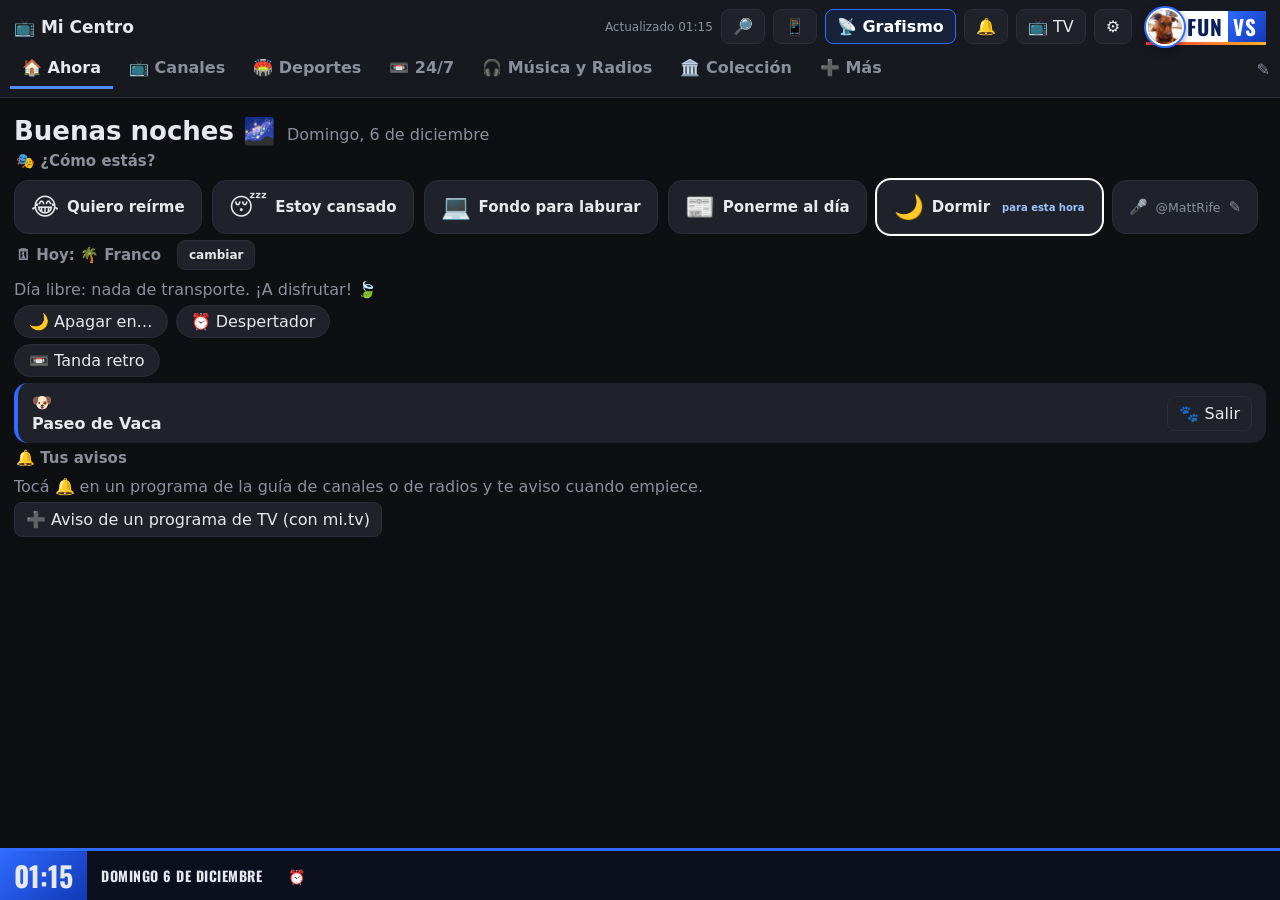
==== index.html @ f74efcf3 "Colección: el álbum parece de papel (tapa dura alrededor, grano, lomo, canto de hojas, marco y títul" ====
<!DOCTYPE html>
<html lang="es">
<head>
<meta charset="UTF-8">
<meta name="viewport" content="width=device-width, initial-scale=1">
<meta name="theme-color" content="#171920">
<meta name="referrer" content="strict-origin-when-cross-origin">
<title>Mi Centro de Streaming</title>
<link rel="icon" type="image/png" href="img/vaca-icon.png">
<link rel="apple-touch-icon" href="img/icon-192.png">
<link rel="manifest" href="manifest.webmanifest">
<meta name="mobile-web-app-capable" content="yes">
<link rel="preconnect" href="https://fonts.googleapis.com">
<link rel="stylesheet" href="https://fonts.googleapis.com/css2?family=Oswald:wght@500;700&family=VT323&display=swap">
<link rel="stylesheet" href="css/app.css?v=148">
</head>
<body>
<header>
  <div class="top">
    <h1>📺 Mi Centro</h1>
    <span class="upd" id="sync"></span>
    <span class="upd" id="upd"></span>
    <button id="btnGraf" title="Mostrar u ocultar el grafismo FUNVS">📡 Grafismo</button>
    <button id="btnDnd" title="No molestar">🔔</button>
    <button id="btnTv" title="Pantalla TV">📺 TV</button>
    <button id="btnSettings" title="Ajustes">⚙</button>
  </div>
  <div class="secrow"><nav class="sections" id="sections"></nav><button class="navedit" id="secEdit" title="Ordenar y ocultar secciones">✎</button></div>
</header>
<div id="scroller">
<div id="warns"></div>

<section id="player">
  <aside id="zap"></aside>
  <div class="pmain">
  <div class="pbar">
    <button id="zapToggle" title="Mostrar u ocultar la lista de canales">☰ Canales</button>
    <span>Pantallas:</span>
    <button data-l="1">1</button><button data-l="2">2</button><button data-l="4">4</button>
    <span class="pacts" id="pbarActs"></span>
    <span class="sp"></span>
    <button id="btnHide" title="Cerrar el reproductor">✕ Cerrar</button>
  </div>
  <div class="stage l1" id="stage"></div>
  <div class="remote" id="remote"></div>
  </div>
</section>

<main>
  <section class="view" id="v-inicio"></section>
  <section class="view" id="v-canales">
    <div class="subbar">
      <nav class="tabs" id="tabs"></nav>
      <div id="canalTools" style="display:flex;gap:6px">
        <button id="btnRefresh" title="Actualizar estados">⟳</button>
        <button class="pri" id="btnAdd">＋ Canal</button>
        <button id="btnCats">Categorías</button>
        <button id="btnOrder" title="Ordenar, numerar y editar canales">🔢 Ordenar</button>
        <button id="btnGuia" title="Ver como guía de TV (por número y horario)">📺 Guía</button>
      </div>
    </div>
    <div id="chanGrid"></div>
  </section>
  <section class="view" id="v-radios"></section>
  <section class="view" id="v-calendario"></section>
  <section class="view" id="v-fulbito"></section>
  <section class="view" id="v-prode"></section>
  <section class="view" id="v-motor"></section>
  <section class="view" id="v-boxeo"></section>
  <section class="view" id="v-series"></section>
  <section class="view" id="v-peliculas"></section>
  <section class="view" id="v-musica"></section>
  <section class="view" id="v-rap"></section>
  <section class="view" id="v-420"></section>
  <section class="view" id="v-mg"></section>
  <section class="view" id="v-porteno"></section>
  <section class="view" id="v-paseo"></section>
  <section class="view" id="v-figus"></section>
  <section class="view" id="v-fechas"></section>
  <section class="view" id="v-tandas"></section>
  <section class="view" id="v-novelas"></section>
  <section class="view" id="v-momentos"></section>
  <section class="view" id="v-noticias"></section>
  <section class="view" id="v-velez"></section>
  <section class="view" id="v-juegos"></section>
  <section class="view" id="v-wrapped"></section>
</main>
</div>

<div id="bottom">
  <div id="musicbar"></div>
  <div id="radiobar"></div>
</div>
<div id="toasts"></div>
<audio id="radioAudio" preload="none"></audio>

<!-- Agregar / editar canal -->
<dialog id="dlgCh">
  <h3 id="chTitle">Agregar canal</h3>
  <label>Link del canal o del vivo</label>
  <input id="chUrl" placeholder="youtube.com/@canal · twitch.tv/canal · kick.com/canal">
  <label>Nombre (opcional, si no lo tomo del canal)</label>
  <input id="chName" placeholder="Ej: Vélez a Fondo">
  <label>Categoría</label>
  <select id="chCat"></select>
  <div class="msg" id="chMsg"></div>
  <div class="btns">
    <button id="chDel" style="display:none;color:#ff7b7b">Borrar</button>
    <span class="sp"></span>
    <button data-close>Cancelar</button>
    <button class="pri" id="chSave">Guardar</button>
  </div>
</dialog>

<!-- Categorías -->
<dialog id="dlgCats">
  <h3>Tus categorías</h3>
  <p>Renombrá, borrá o agregá. Si borrás una, sus canales pasan a "Sin categoría".</p>
  <div id="catList" style="margin-top:10px"></div>
  <div class="catrow"><input id="newCat" placeholder="Nueva categoría"><button id="addCat">Agregar</button></div>
  <div class="btns"><span class="sp"></span><button class="pri" data-close>Listo</button></div>
</dialog>

<!-- Ajustes -->
<dialog id="dlgSet" class="setdlg">
  <h3>⚙ Ajustes</h3>
  <details class="sgrp" open><summary><span>📟</span><b>Este aparato</b><small>modo, pantalla completa, calidad · solo acá</small></summary><div class="sgbody">
  <label>Este aparato es</label>
  <div style="display:flex;gap:8px;flex-wrap:wrap"><select id="setDevice" style="flex:1"></select></div>
  <div id="setEdgeRow" style="display:none;align-items:center;gap:8px;color:var(--txt)">Margen por los bordes redondos <input type="range" id="setEdge" min="0" max="48" step="2" style="flex:1"> <b id="setEdgeV"></b></div>
  <label style="display:flex;gap:6px;align-items:center;color:var(--txt)"><input type="checkbox" id="setLite" style="width:auto"> ⚡ Modo liviano (Fire Stick): sin animaciones, video hasta 720p y nada de fondo mientras mirás. Solo en este aparato.</label>
  <label>Calidad de video</label>
  <div style="display:flex;gap:8px"><select id="setQuality" style="flex:1"></select><button type="button" id="qMeasure">Medir conexión</button></div>
  <p id="qInfo" style="margin-top:4px"></p>
  <p style="margin-top:2px">En Twitch se aplica la calidad elegida. YouTube y Kick ajustan la calidad solos según tu conexión.</p>
  </div></details>
  <details class="sgrp"><summary><span>📺</span><b>Pantalla y video</b><small>YouTube sin barra, efecto de tele, grafismo</small></summary><div class="sgbody">
  <label style="display:flex;gap:6px;align-items:center;color:var(--txt)"><input type="checkbox" id="setYtClean" style="width:auto"> 🧼 Ocultar la barra y el título de YouTube (se maneja con los botones de FUNVS)</label>
  <label style="display:flex;gap:6px;align-items:center;color:var(--txt)"><input type="checkbox" id="setZfx" style="width:auto"> 📺 Efecto de tele vieja al cambiar de canal</label>
  <label style="display:flex;gap:6px;align-items:center;color:var(--txt);margin-left:24px"><input type="checkbox" id="setZfxS" style="width:auto"> con ruido de estática</label>
  <label style="display:flex;gap:6px;align-items:center;color:var(--txt)"><input type="checkbox" id="setHud" style="width:auto"> Mostrar el grafismo FUNVS en las esquinas de la página</label>
  <label style="color:var(--txt)">🎨 Estilo del grafismo <small style="color:var(--mut)">(en todos tus aparatos)</small></label>
  <select id="setGs"><option value="">Clásico (el de siempre)</option><option value="depo">🏟️ Deportivo</option><option value="vhs">📼 Retro VHS</option><option value="mini">🧊 Minimal</option></select>
  <label style="display:flex;gap:6px;align-items:center;color:var(--txt)"><input type="checkbox" id="setSafe" style="width:auto"> 📐 En la Pantalla TV, achicar un poco el video para que el grafismo FUNVS no tape el del programa</label>
  <div style="margin-top:8px"><b style="color:var(--txt)">🐶 Fotos de Vaca</b> <small style="color:var(--mut)">van pasando en el logo de FUNVS, cada 12 segundos</small>
    <div id="petList" class="petlist"></div>
    <label class="petadd"><input type="file" id="petIn" accept="image/*" multiple hidden>＋ Subir fotos</label><button type="button" class="petadd" id="petPaste" title="Pegar la imagen que copiaste (también anda Ctrl+V)">📋 Pegar</button></div>
  </div></details>
  <details class="sgrp"><summary><span>📰</span><b>Noticias y guía</b><small>temas silenciados, grilla desde tu calendario</small></summary><div class="sgbody">
  <label>🙈 No mostrarme noticias de <small class="mut">(palabras separadas por coma: FUNVS al minuto, Noticias, Último momento)</small></label>
  <input id="setMute" placeholder="boca, river…" autocomplete="off">
  <label>🗓 Grilla desde tu calendario <small class="mut">(link iCal secreto · eventos "Canal | Programa")</small></label>
  <div style="display:flex;gap:8px"><input id="setIcal" type="password" placeholder="https://calendar.google.com/calendar/ical/…/basic.ics" style="flex:1" autocomplete="off"><button id="setIcalHelp" type="button">¿Cómo?</button></div>
  </div></details>
  <details class="sgrp"><summary><span>🔔</span><b>Avisos</b><small>Telegram, no molestar</small></summary><div class="sgbody">
  <div class="btns" style="margin-top:8px"><button type="button" id="btnTg">📲 Avisos por Telegram</button></div>
  <label>🔕 No molestar (en este aparato)</label>
  <div style="display:flex;gap:8px;align-items:center;flex-wrap:wrap">
    <label style="margin:0;display:flex;gap:6px;align-items:center;color:var(--txt)"><input type="checkbox" id="dndSched" style="width:auto"> Activarlo solo de</label>
    <input type="time" id="dndFrom" style="width:auto"> a <input type="time" id="dndTo" style="width:auto">
  </div>
  <p style="margin-top:4px">Con No molestar no salen avisos de goles ni de carreras: se guardan y te los muestro cuando lo desactivás (botón 🔔/🔕 de arriba).</p>
  </div></details>
  <details class="sgrp"><summary><span>▶️</span><b>YouTube y cuota</b><small>clave, Me gusta, cada cuánto revisa, cuánto gastaste</small></summary><div class="sgbody">
  <label>Clave de YouTube <small class="mut">(para saber quién está en vivo o programado)</small></label>
  <input id="setKey" placeholder="AIza..." autocomplete="off">
  <details style="margin-top:6px"><summary style="cursor:pointer;color:var(--mut);font-size:13px">¿Cómo la saco?</summary>
  <ol>
    <li>Entrá a <a href="https://console.cloud.google.com/" target="_blank" rel="noopener" style="color:var(--acc)">console.cloud.google.com</a> con tu Gmail y creá un proyecto.</li>
    <li>En "APIs y servicios" → "Biblioteca", buscá <b>YouTube Data API v3</b> y tocá "Habilitar".</li>
    <li>En "Credenciales" → "Crear credenciales" → "Clave de API". Copiala y pegala acá.</li>
    <li>Recomendado: en la clave, "Restricciones de aplicaciones" → "Sitios web", y poné la dirección de esta página terminada en <b>/*</b>.</li>
  </ol></details>
  <div class="btns" style="margin-top:8px"><button type="button" id="btnLikeSetup">👍 Conectar YouTube para dar Me gusta</button></div>
  <label>Revisar quién está en vivo cada</label>
  <select id="setRef">
    <option value="3">3 minutos</option><option value="5">5 minutos</option>
    <option value="10">10 minutos</option><option value="15">15 minutos</option>
  </select>
  <div id="setQuota" class="quota"></div>
  </div></details>
  <details class="sgrp"><summary><span>🔄</span><b>Sincronización</b><small>que todos tus aparatos tengan lo mismo</small></summary><div class="sgbody">
  <label>Token de GitHub <small class="mut">(compu, tele y celu con lo mismo)</small></label>
  <input id="setTok" placeholder="ghp_..." autocomplete="off">
  <div class="msg" id="syncState"></div>
  <p style="margin-top:4px">Código de sincronización: <b id="syncCode" style="color:var(--txt);user-select:all"></b></p>
  <details><summary style="cursor:pointer;color:var(--mut);font-size:13px">¿Cómo lo saco?</summary>
  <p style="margin-top:6px">Tus canales, radios, ligas, noticias y la clave de YouTube se guardan en un archivo privado de tu cuenta de GitHub, y todos los dispositivos con este token usan lo mismo.</p>
  <ol>
    <li>Con tu sesión de GitHub iniciada, abrí <a href="https://github.com/settings/tokens/new?scopes=gist&description=Mi%20Centro%20de%20Streaming" target="_blank" rel="noopener" style="color:var(--acc)">este link para crear el token</a> (ya viene marcado solo el permiso <b>gist</b>).</li>
    <li>En "Expiration" elegí <b>No expiration</b>, bajá y tocá <b>Generate token</b>.</li>
    <li>Copiá el código que empieza con <b>ghp_</b> y pegalo arriba. Guardalo en algún lado: GitHub no te lo vuelve a mostrar.</li>
    <li>En cada dispositivo nuevo, pegás el mismo token acá y listo.</li>
  </ol></details>
  <details style="margin-top:10px"><summary style="cursor:pointer;color:var(--mut);font-size:13px">Pasar todo a mano (sin GitHub)</summary>
    <textarea id="setSync" style="margin-top:8px"></textarea>
    <div class="btns" style="margin-top:6px"><button id="btnCopy">Copiar</button><button id="btnImport">Importar lo pegado</button></div>
  </details>
  </div></details>
  <div class="msg" id="setMsg"></div>
  <div class="btns"><span class="sp"></span><button data-close>Cancelar</button><button class="pri" id="setSave">Guardar</button></div>
</dialog>

<script src="js/lite.js?v=148"></script>
<script src="js/core.js?v=148"></script>
<script src="js/player.js?v=148"></script>
<script src="js/guia.js?v=148"></script>
<script src="js/canales.js?v=148"></script>
<script src="js/radiogrilla.js?v=148"></script>
<script src="js/radio.js?v=148"></script>
<script src="js/mapa.js?v=148"></script>
<script src="js/clasicos.js?v=148"></script>
<script src="js/retro.js?v=148"></script>
<script src="js/fulbito.js?v=148"></script>
<script src="js/actualidad.js?v=148"></script>
<script src="js/noticias.js?v=148"></script>
<script src="js/velez.js?v=148"></script>
<script src="js/calendario.js?v=148"></script>
<script src="js/motor.js?v=148"></script>
<script src="js/musica.js?v=148"></script>
<script src="js/prode.js?v=148"></script>
<script src="js/momentos.js?v=148"></script>
<script src="js/stats.js?v=148"></script>
<script src="js/tv.js?v=148"></script>
<script src="js/zapping.js?v=148"></script>
<script src="js/teclado.js?v=148"></script>
<script src="js/zocalos.js?v=148"></script>
<script src="js/calidad.js?v=148"></script>
<script src="js/rap.js?v=148"></script>
<script src="js/diario420.js?v=148"></script>
<script src="js/time420.js?v=148"></script>
<script src="js/likes.js?v=148"></script>
<script src="js/boxeo.js?v=148"></script>
<script src="js/series.js?v=148"></script>
<script src="js/f1live.js?v=148"></script>
<script src="js/resumenes.js?v=148"></script>
<script src="js/telegram.js?v=148"></script>
<script src="js/ver.js?v=148"></script>
<script src="js/juegos.js?v=148"></script>
<script src="js/inicio.js?v=148"></script>
<script src="js/vaca.js?v=148"></script>
<script src="js/figus.js?v=148"></script>
<script src="js/humor.js?v=148"></script>
<script src="js/dia.js?v=148"></script>
<script src="js/mg.js?v=148"></script>
<script src="js/porteno.js?v=148"></script>
<script src="js/reloj.js?v=148"></script>
<script src="js/buscar.js?v=148"></script>
<script src="js/avisos.js?v=148"></script>
<script src="js/partido.js?v=148"></script>
<script src="js/infobar.js?v=148"></script>
<script src="js/grafismo.js?v=148"></script>
<script src="js/control.js?v=148"></script>
<script src="js/tanda.js?v=148"></script>
<script src="js/novelas.js?v=148"></script>
<script src="js/flash420.js?v=148"></script>
<script src="js/main.js?v=148"></script>
<script src="js/app.js?v=148"></script>
</body>
</html>
---- css/app.css ----
:root { --bg:#0e0f13; --panel:#171920; --panel2:#1f222b; --line:#2a2e39; --txt:#e8e9ee; --mut:#8b8f9c; --acc:#4f8cff; --live:#ff3b3b; --soon:#ffb020; --ok:#3ccf7a; --yt:#ff3d3d; --tw:#a970ff; --kick:#53fc18; --velez:#1d4fd8; }
* { box-sizing:border-box; margin:0; padding:0; }
body { background:var(--bg); color:var(--txt); font-family:system-ui,-apple-system,Segoe UI,Roboto,sans-serif; min-height:100vh; padding-bottom:80px; }
a { color:inherit; }
button, select, input { font:inherit; color:var(--txt); background:var(--panel2); border:1px solid var(--line); border-radius:8px; padding:7px 11px; }
button { cursor:pointer; } button:hover, button:focus-visible { border-color:var(--acc); outline:none; }
button.on { background:var(--acc); border-color:var(--acc); color:#fff; font-weight:600; }
button.pri { background:var(--acc); border-color:var(--acc); color:#fff; }
button.sm { padding:4px 9px; font-size:13px; }
.mut { color:var(--mut); }

/* ---------- Encabezado y secciones ---------- */
header { position:sticky; top:0; z-index:20; background:var(--panel); border-bottom:1px solid var(--line); }
.top { display:flex; align-items:center; gap:8px; padding:9px 14px 6px; }
.top h1 { font-size:17px; margin-right:auto; white-space:nowrap; }
.upd { color:var(--mut); font-size:12px; white-space:nowrap; overflow:hidden; text-overflow:ellipsis; }
.sections { display:flex; gap:4px; padding:0 10px; overflow-x:auto; scrollbar-width:none; }
.sections button { background:none; border:none; border-bottom:3px solid transparent; border-radius:0; padding:8px 12px 9px; white-space:nowrap; color:var(--mut); font-weight:600; }
.sections button.on { color:var(--txt); border-bottom-color:var(--acc); background:none; }
.sections button[data-s="velez"].on { border-bottom-color:#fff; color:#fff; }
.sections .cnt { background:var(--live); color:#fff; border-radius:10px; padding:0 6px; font-size:11px; margin-left:4px; }
.view { display:none; padding:14px; }
.view.show { display:block; }
.subbar { display:flex; gap:8px; align-items:center; margin-bottom:12px; flex-wrap:wrap; }
.tabs { display:flex; gap:6px; overflow-x:auto; scrollbar-width:none; flex:1; min-width:0; }
.tabs button { white-space:nowrap; font-size:14px; padding:6px 12px; border-radius:20px; }
.tabs .cnt { font-size:11px; opacity:.8; margin-left:4px; }
.tabs .livetab .cnt { background:var(--live); color:#fff; border-radius:10px; padding:0 6px; opacity:1; }
h2.sec { font-size:15px; color:var(--mut); font-weight:600; margin:6px 2px 10px; display:flex; align-items:center; gap:8px; }
h2.sec .sp { flex:1; }
.empty { color:var(--mut); line-height:1.6; padding:26px 10px; text-align:center; }

/* ---------- Tarjetas de canales ---------- */
.grid { display:grid; grid-template-columns:repeat(auto-fill, minmax(230px, 1fr)); gap:12px; margin-bottom:22px; }
.card { background:var(--panel); border:1px solid var(--line); border-radius:10px; overflow:hidden; cursor:pointer; display:flex; flex-direction:column; position:relative; text-decoration:none; }
.card:hover, .card:focus-visible { border-color:var(--acc); outline:none; }
.thumb { aspect-ratio:16/9; background:#000 center/cover no-repeat; position:relative; display:flex; align-items:center; justify-content:center; }
.thumb .av { width:64px; height:64px; border-radius:50%; background:#222 center/cover; display:flex; align-items:center; justify-content:center; font-size:26px; font-weight:700; }
.card.off .thumb { filter:saturate(.4) brightness(.75); }
.badge { position:absolute; left:8px; bottom:8px; font-size:12px; font-weight:700; padding:3px 8px; border-radius:5px; background:#000c; }
.badge.live { background:var(--live); color:#fff; }
.badge.soon { background:var(--soon); color:#000; }
.plat { position:absolute; right:8px; top:8px; width:10px; height:10px; border-radius:50%; }
.info { padding:9px 11px 11px; }
.info .n { font-weight:600; font-size:14px; }
.info .t { color:var(--mut); font-size:13px; margin-top:3px; display:-webkit-box; -webkit-line-clamp:2; -webkit-box-orient:vertical; overflow:hidden; min-height:2.6em; }
.cardbtns { position:absolute; top:6px; left:6px; display:flex; gap:4px; z-index:2; opacity:0; }
.cardbtns button { background:#000b; border:none; padding:2px 8px; font-size:14px; border-radius:6px; }
.card:hover .cardbtns, .card:focus-within .cardbtns { opacity:1; }

/* ---------- Reproductor ---------- */
#player { display:none; background:#000; border-bottom:1px solid var(--line); }
#player.show { display:block; }
.pbar { display:flex; gap:6px; align-items:center; padding:6px 10px; background:var(--panel); flex-wrap:wrap; }
.pbar span { color:var(--mut); font-size:13px; }
.pbar .sp { flex:1; }
.stage { display:grid; gap:4px; padding:4px; height:min(72vh, 56vw); }
.stage.l1 { grid-template-columns:1fr; }
.stage.l2 { grid-template-columns:1fr 1fr; }
.stage.l4 { grid-template-columns:1fr 1fr; grid-template-rows:1fr 1fr; }
.slot { position:relative; background:#050505; border:2px solid transparent; border-radius:6px; overflow:hidden; display:flex; min-height:0; }
.slot.hide { display:none; }
.slot.sel { border-color:var(--acc); }
.slot .vw { flex:1; min-width:0; position:relative; display:flex; }
.slot .vw > iframe, .slot .vw > div, .slot .vw iframe { border:0; width:100%; height:100%; }
.slot .chat { width:340px; flex:none; border:0; border-left:1px solid #222; background:#0f0f0f; color-scheme:dark; height:100%; }
@media (min-width:1500px) { .slot .chat { width:380px; } }
.slot .ph { margin:auto; color:var(--mut); font-size:14px; text-align:center; padding:16px; }
.slot .lbl { position:absolute; left:8px; top:6px; z-index:3; font-size:12px; background:#000b; padding:2px 7px; border-radius:6px; pointer-events:none; max-width:45%; overflow:hidden; text-overflow:ellipsis; white-space:nowrap; }
.slot .bar { position:absolute; top:6px; right:6px; display:flex; gap:4px; z-index:3; opacity:0; transition:.15s; }
.slot:hover .bar, .slot.sel .bar { opacity:1; }
.slot.withchat .bar { right:350px; }
@media (min-width:1500px) { .slot.withchat .bar { right:390px; } }
.slot .bar button { padding:3px 8px; font-size:12px; background:#000c; }
.slot .bar button.on { background:var(--acc); }
.slot .muted-ic { position:absolute; left:8px; bottom:8px; z-index:3; font-size:12px; background:#000c; padding:3px 8px; border-radius:6px; display:none; cursor:pointer; }
.slot.mutedbyapp .muted-ic { display:block; }
/* modo solo audio: el video queda invisible y diminuto */
.slot.audio .vw { position:absolute; width:2px; height:2px; opacity:0; pointer-events:none; overflow:hidden; flex:none; }
.slot .face { display:none; margin:auto; text-align:center; padding:20px; }
.slot.audio .face { display:block; }
.face .big { font-size:42px; }
.face .nm { font-weight:600; margin-top:6px; }
.eq { display:inline-flex; gap:3px; height:18px; align-items:flex-end; margin-top:10px; }
.eq i { width:4px; background:var(--acc); animation:eq 1s infinite ease-in-out; }
.eq i:nth-child(2) { animation-delay:.2s } .eq i:nth-child(3) { animation-delay:.4s } .eq i:nth-child(4) { animation-delay:.1s }
@keyframes eq { 0%,100% { height:4px } 50% { height:18px } }
.paused .eq i, .mutedbyapp .eq i { animation:none; height:4px; }

/* ---------- Radios ---------- */
.rgrid { display:grid; grid-template-columns:repeat(auto-fill, minmax(200px, 1fr)); gap:10px; margin-bottom:22px; }
.rcard { display:flex; align-items:center; gap:10px; background:var(--panel); border:1px solid var(--line); border-radius:10px; padding:10px; cursor:pointer; position:relative; }
.rcard:hover, .rcard:focus-visible { border-color:var(--acc); outline:none; }
.rcard.playing { border-color:var(--acc); background:#16213a; }
.rcard .lg { width:46px; height:46px; border-radius:8px; background:#222 center/contain no-repeat; flex:none; display:flex; align-items:center; justify-content:center; font-size:20px; }
.rcard .tx { min-width:0; flex:1; }
.rcard .tx b { display:block; font-size:14px; overflow:hidden; text-overflow:ellipsis; white-space:nowrap; }
.rcard .tx span { font-size:12px; color:var(--mut); display:block; overflow:hidden; text-overflow:ellipsis; white-space:nowrap; }
.rcard .act { background:none; border:none; font-size:16px; padding:4px; color:var(--mut); }
.rcard .act:hover { color:var(--txt); }
.rsearch { display:flex; gap:8px; margin-bottom:12px; flex-wrap:wrap; }
.rsearch input { flex:1; min-width:180px; }
#radiobar { position:fixed; left:0; right:0; bottom:0; z-index:30; background:#12141b; border-top:1px solid var(--line); display:none; align-items:center; gap:10px; padding:8px 14px; }
#radiobar.show { display:flex; }
#radiobar .lg { width:40px; height:40px; border-radius:6px; background:#222 center/contain no-repeat; flex:none; }
#radiobar .tx { flex:1; min-width:0; }
#radiobar .tx b { display:block; font-size:14px; overflow:hidden; text-overflow:ellipsis; white-space:nowrap; }
#radiobar .tx span { font-size:12px; color:var(--mut); }
#radiobar input[type=range] { width:110px; padding:0; }
#radiobar .st-live { color:var(--live); }

/* ---------- Fulbito ---------- */
.chips { display:flex; flex-wrap:wrap; gap:6px; margin-bottom:10px; }
.chips button { border-radius:20px; font-size:13px; padding:5px 11px; }
.league { background:var(--panel); border:1px solid var(--line); border-radius:10px; margin-bottom:12px; overflow:hidden; }
.league h3 { font-size:14px; padding:9px 12px; background:var(--panel2); display:flex; align-items:center; gap:8px; }
.league h3 img { width:20px; height:20px; object-fit:contain; }
.match { display:grid; grid-template-columns:62px 1fr auto 1fr; align-items:center; gap:8px; padding:9px 12px; border-top:1px solid var(--line); font-size:14px; }
.match:first-of-type { border-top:none; }
.match .st { font-size:12px; color:var(--mut); text-align:center; }
.match.live .st { color:var(--live); font-weight:700; }
.match .tm { display:flex; align-items:center; gap:7px; min-width:0; }
.match .tm.h { justify-content:flex-end; text-align:right; }
.match .tm span { overflow:hidden; text-overflow:ellipsis; white-space:nowrap; }
.match .tm img { width:22px; height:22px; object-fit:contain; flex:none; }
.match .tm.fav span { color:#7fb0ff; font-weight:700; }
.match .sc { font-weight:800; font-size:16px; min-width:52px; text-align:center; }
.match.pre .sc { color:var(--mut); font-weight:500; font-size:13px; }
.match .star { background:none; border:none; padding:0 2px; color:var(--mut); font-size:14px; }
.match .star.on { color:#ffd24a; background:none; }
.match .goals { grid-column:2 / 5; font-size:12px; color:var(--mut); }
.box { background:var(--panel); border:1px solid var(--line); border-radius:10px; padding:12px; margin-bottom:14px; }
.box label { font-size:13px; color:var(--mut); display:flex; align-items:center; gap:6px; margin:4px 0; }
.box label input { width:auto; }
details.cfg > summary { cursor:pointer; color:var(--mut); font-size:14px; margin-bottom:10px; }

/* ---------- Noticias ---------- */
.news { display:flex; flex-direction:column; gap:2px; }
.nitem { display:block; text-decoration:none; padding:11px 12px; background:var(--panel); border-radius:8px; border:1px solid transparent; }
.nitem:hover { border-color:var(--acc); }
.nitem b { font-weight:600; font-size:15px; line-height:1.35; display:block; }
.nitem span { font-size:12px; color:var(--mut); margin-top:4px; display:block; }
.srclist { display:grid; grid-template-columns:repeat(auto-fill, minmax(190px, 1fr)); gap:6px; max-height:46vh; overflow-y:auto; padding:2px; }
.srclist label { display:flex; gap:7px; align-items:center; font-size:14px; background:var(--panel2); border-radius:8px; padding:7px 9px; cursor:pointer; }
.srclist label small { color:var(--mut); margin-left:auto; }

/* ---------- Mundo Vélez ---------- */
.vhero { background:linear-gradient(135deg, #fff 0 46%, var(--velez) 46% 54%, #fff 54%); color:#0b1f5c; border-radius:12px; padding:16px 18px; margin-bottom:16px; display:flex; align-items:center; gap:14px; }
.vhero .v { font-size:44px; font-weight:900; color:var(--velez); font-family:Georgia,serif; line-height:1; }
.vhero h2 { font-size:20px; } .vhero p { font-size:13px; opacity:.8; }
.vcols { display:grid; grid-template-columns:1fr 1fr; gap:16px; }
.vblock { margin-bottom:18px; }
.vids { display:grid; grid-template-columns:repeat(auto-fill, minmax(200px, 1fr)); gap:10px; }

/* ---------- Avisos ---------- */
#toasts { position:fixed; right:14px; bottom:84px; z-index:50; display:flex; flex-direction:column; gap:8px; max-width:min(380px, 92vw); }
.toast { background:#10301d; border:1px solid var(--ok); border-radius:10px; padding:12px 14px; box-shadow:0 8px 30px #0008; animation:tin .3s ease-out; cursor:pointer; }
.toast.goal { background:linear-gradient(90deg, #0d3a1f, #10301d); font-size:15px; }
.toast.goal .g { font-size:22px; font-weight:900; display:block; margin-bottom:2px; }
.toast small { color:#b9d8c4; display:block; margin-top:3px; }
.toast.info { background:var(--panel2); border-color:var(--line); }
@keyframes tin { from { transform:translateY(20px); opacity:0 } }
.warn { background:#3a2a00; color:#ffd479; font-size:13px; padding:8px 14px; }
.warn button { margin-left:8px; padding:3px 9px; font-size:12px; }

/* ---------- Diálogos ---------- */
dialog { margin:auto; background:var(--panel); color:var(--txt); border:1px solid #333; border-radius:12px; padding:18px; width:min(600px, 94vw); max-height:90vh; }
dialog::backdrop { background:#000b; }
dialog h3 { margin-bottom:10px; }
dialog p, dialog li { color:var(--mut); font-size:13px; line-height:1.55; }
dialog ol { padding-left:18px; margin:6px 0 10px; }
dialog label { display:block; font-size:13px; color:var(--mut); margin:12px 0 4px; }
dialog input, dialog select { width:100%; }
dialog textarea { width:100%; height:130px; background:var(--panel2); color:var(--txt); border:1px solid #333; border-radius:8px; padding:8px; font:12px monospace; }
.btns { display:flex; gap:8px; margin-top:14px; flex-wrap:wrap; }
.btns .sp { flex:1; }
.catrow { display:flex; gap:6px; margin-bottom:6px; }
.catrow input { flex:1; }
.msg { font-size:13px; margin-top:8px; min-height:1em; }
.msg.err { color:#ff7b7b; } .msg.ok { color:#6fdc8c; }

/* ---------- Celular ---------- */
@media (max-width:800px) {
  .top h1 { font-size:15px; }
  .stage { height:auto; }
  .stage.l2, .stage.l4 { grid-template-columns:1fr; grid-template-rows:none; }
  .slot { aspect-ratio:16/9; flex-direction:column; }
  .slot.withchat { aspect-ratio:auto; height:85vh; }
  .slot.withchat .vw { height:auto; aspect-ratio:16/9; flex:none; }
  .slot .chat { width:100%; flex:1; border-left:none; border-top:1px solid #222; height:auto; }
  .slot .bar, .slot.withchat .bar { opacity:1; right:6px; }
  .grid { grid-template-columns:repeat(auto-fill, minmax(160px, 1fr)); gap:9px; }
  .cardbtns { opacity:1; }
  .info .t { font-size:12px; }
  .vcols { grid-template-columns:1fr; }
  .match { grid-template-columns:48px 1fr auto 1fr; gap:5px; padding:9px 8px; font-size:13px; }
  #radiobar input[type=range] { display:none; }
}

/* ---------- Calendario ---------- */
.progs { display:flex; flex-direction:column; gap:8px; }
.prog { display:flex; gap:12px; background:var(--panel); border:1px solid var(--line); border-left:4px solid var(--line); border-radius:10px; padding:11px 12px; }
.prog.live { border-left-color:var(--live); }
.prog.soon { border-left-color:var(--soon); }
.prog.off { opacity:.6; }
.ptime { font-weight:800; font-size:17px; min-width:52px; }
.pbody { flex:1; min-width:0; }
.pname { font-weight:700; font-size:15px; display:flex; align-items:center; gap:8px; flex-wrap:wrap; }
.pst { font-size:11px; font-weight:700; padding:2px 7px; border-radius:5px; background:var(--panel2); color:var(--mut); }
.pst.live { background:var(--live); color:#fff; }
.pst.soon { background:var(--soon); color:#000; }
.pmeta { font-size:12px; color:var(--mut); margin-top:3px; }
.ptitle { font-size:13px; margin-top:5px; }
.pnews { margin-top:7px; display:flex; flex-direction:column; gap:3px; }
.pnews a { font-size:13px; text-decoration:none; }
.pnews a:hover { text-decoration:underline; }
.pnews small { color:var(--mut); }
.plinks { display:flex; gap:6px; flex-wrap:wrap; margin-top:9px; }
.plinks .lnk { text-decoration:none; background:var(--panel2); border:1px solid var(--line); border-radius:8px; padding:4px 9px; font-size:13px; }
.plinks .lnk:hover { border-color:var(--acc); }
.week { display:grid; grid-template-columns:repeat(7, 1fr); gap:8px; }
.wday { background:var(--panel); border:1px solid var(--line); border-radius:10px; padding:9px; min-height:120px; }
.wday.today { border-color:var(--acc); }
.wday h4 { font-size:13px; margin-bottom:8px; color:var(--mut); }
.wday.today h4 { color:var(--acc); }
.wprog { font-size:13px; background:var(--panel2); border-radius:6px; padding:6px 7px; margin-bottom:5px; cursor:pointer; }
.wprog:hover { outline:1px solid var(--acc); }
.daypick label { display:inline-flex; gap:5px; align-items:center; margin:0; background:var(--panel2); border-radius:20px; padding:5px 10px; color:var(--txt); }
.daypick label input { width:auto; }
@media (max-width:800px) { .week { grid-template-columns:1fr; } .wday { min-height:0; } }

/* ---------- FUNVS: grafismo de TV ---------- */
.stage { position:relative; }
.hud { position:absolute; inset:4px; z-index:4; pointer-events:none; font-family:Oswald, 'Arial Narrow', system-ui, sans-serif; color:#fff; text-shadow:0 1px 3px #000c; }
.hud.off { display:none; }
.hud > * { position:absolute; }
/* logo (mosca) */
.hud-logo { top:16px; right:20px; display:flex; align-items:stretch; font-size:28px; font-weight:700; letter-spacing:1px; line-height:1; text-shadow:none; box-shadow:0 4px 18px #0007; opacity:.92; }
.hud-logo .f { background:#fff; color:#0b1f5c; padding:5px 6px 5px 10px; }
.hud-logo .v { background:linear-gradient(135deg, #2f6bff, #1238b5); color:#fff; padding:5px 10px 5px 6px; }
.hud-logo i { position:absolute; left:0; right:0; bottom:-4px; height:4px; background:linear-gradient(90deg, #ff3b3b, #ffb020); }
/* zócalo de lo que suena */
.hud-np { top:16px; left:18px; display:flex; align-items:stretch; max-width:58%; font-size:16px; box-shadow:0 4px 18px #0007; }
.hud-np:empty { display:none; }
.hud-np.in { animation:npin .6s cubic-bezier(.2,.8,.2,1); }
@keyframes npin { from { transform:translateX(-40px); opacity:0; clip-path:inset(0 100% 0 0); } to { clip-path:inset(0 0 0 0); } }
.hud-tag { background:#1238b5; padding:5px 10px; font-weight:700; letter-spacing:1.5px; font-size:13px; white-space:nowrap; display:flex; align-items:center; }
.hud-tag.live { background:var(--live); }
.hud-name { background:linear-gradient(90deg, #0b0f1ef2, #0b0f1ecc); padding:5px 14px; font-weight:500; overflow:hidden; text-overflow:ellipsis; white-space:nowrap; text-transform:uppercase; letter-spacing:.6px; border-bottom:3px solid #2f6bff; }
/* reloj, día y clima */
.hud-clock { left:18px; bottom:56px; display:grid; grid-template-columns:auto auto; grid-template-rows:auto auto; box-shadow:0 4px 18px #0007; }
.hud-time { grid-row:1 / 3; background:linear-gradient(135deg, #2f6bff, #1238b5); font-size:36px; font-weight:700; line-height:1; padding:8px 12px; display:flex; align-items:center; text-shadow:none; }
.hud-date { background:#fff; color:#0b1f5c; text-shadow:none; font-size:15px; font-weight:700; text-transform:uppercase; letter-spacing:.5px; padding:4px 12px; }
.hud-wx { background:#0b0f1ee6; display:flex; gap:14px; font-size:14px; padding:4px 12px; }
.hud-wx b { font-weight:700; }
/* controles */
.hud-ctl { right:20px; bottom:56px; pointer-events:auto; display:flex; align-items:center; gap:4px; background:#0b0f1ee6; border:1px solid #ffffff2a; border-radius:30px; padding:5px 12px; box-shadow:0 4px 18px #0007; }
.hud-ctl button { background:none; border:none; font-size:17px; padding:3px 8px; color:#fff; border-radius:20px; }
.hud-ctl button:hover, .hud-ctl button:focus-visible { background:#ffffff22; }
.hud-ctl input[type=range] { width:110px; padding:0; accent-color:#2f6bff; }
/* zócalo de noticias (solo en pantalla TV) */
.hud-ticker { left:0; right:0; bottom:0; height:40px; display:none; align-items:stretch; background:#0b0f1ef2; border-top:3px solid #2f6bff; font-size:17px; }
.tk-lbl { background:#fff; color:#0b1f5c; text-shadow:none; font-weight:700; padding:0 14px; display:flex; align-items:center; gap:5px; white-space:nowrap; letter-spacing:.5px; z-index:1; }
.tk-lbl b { color:var(--live); }
.tk-wrap { flex:1; overflow:hidden; display:flex; align-items:center; }
.tk-run { display:flex; white-space:nowrap; animation:tk 60s linear infinite; }
.tk-run span { padding-right:60px; }
.tk-run i { color:#2f6bff; font-style:normal; margin:0 18px; }
@keyframes tk { from { transform:translateX(0); } to { transform:translateX(-50%); } }
.hud-exit { top:68px; right:20px; pointer-events:auto; display:none; font-family:system-ui, sans-serif; font-size:13px; background:#000a; color:#fff; border:1px solid #ffffff44; border-radius:20px; padding:5px 12px; text-shadow:none; }
.stage.tvon .slot .lbl { display:none; }
.stage.tvon .slot .bar { top:64px; }
.stage.tvon .slot .muted-ic { bottom:auto; top:58px; }

/* ---------- Pantalla TV (estilo TuneIn) ---------- */
body.tvlock { overflow:hidden; }
#player.tvmode { position:fixed; inset:0; z-index:100; display:flex; flex-direction:column; background:#000; }
#player.tvmode .pbar { position:absolute; top:14px; left:50%; transform:translateX(-50%); z-index:8; background:#0b0f1ee6; border:1px solid #ffffff2a; border-radius:30px; padding:5px 8px; flex-wrap:nowrap; opacity:0; pointer-events:none; transition:opacity .25s; }
#player.tvmode .pbar > span { display:none; }
#player.tvmode .pbar button { white-space:nowrap; font-size:13px; padding:5px 10px; }
#player.tvmode .hud-np { max-width:34%; }
#player.tvmode.ui .pbar { opacity:1; pointer-events:auto; }
#player.tvmode .stage { flex:1; height:auto; padding:0; gap:2px; }
#player.tvmode .slot { border-radius:0; }
#player.tvmode .stage { padding-bottom:40px; }
#player.tvmode .hud { inset:0; }
#player.tvmode .hud-ticker { display:flex; }
#player.tvmode.ui .hud-exit { display:block; }
#player.tvmode.novideo .slot { display:none; }
.tvart { position:absolute; inset:0 0 40px 0; z-index:1; display:none; overflow:hidden; background:#070a14; }
#player.tvmode.novideo .tvart { display:flex; }
.tvart-bg { position:absolute; inset:-60px; background:radial-gradient(circle at 30% 30%, #1d3a99 0, transparent 55%), radial-gradient(circle at 75% 70%, #3a1660 0, transparent 50%) #070a14; background-size:cover; background-position:center; filter:blur(50px) saturate(1.4) brightness(.55); transform:scale(1.1); }
.tvart-c { position:relative; margin:auto; display:flex; flex-direction:column; align-items:center; text-align:center; padding:90px 20px 70px; max-width:900px; }
.tvart-logo { width:min(260px, 42vh); height:min(260px, 42vh); border-radius:18px; background:#fff center/contain no-repeat; box-shadow:0 20px 60px #000a; display:flex; align-items:center; justify-content:center; font-size:90px; }
.tvart-logo.idle { background:none; box-shadow:none; font-family:Oswald, sans-serif; font-weight:700; font-size:min(90px, 14vh); width:auto; height:auto; }
.tvart-logo.idle .f { background:#fff; color:#0b1f5c; padding:6px 10px 6px 18px; }
.tvart-logo.idle .v { background:linear-gradient(135deg, #2f6bff, #1238b5); color:#fff; padding:6px 18px 6px 10px; }
.tvart-kicker { margin-top:22px; font-family:Oswald, sans-serif; letter-spacing:3px; font-size:14px; color:#ff6b6b; font-weight:700; }
.tvart-name { font-family:Oswald, sans-serif; font-size:min(44px, 6vh); font-weight:700; margin-top:6px; text-transform:uppercase; letter-spacing:1px; }
.tvart-sub { color:#c9cede; font-size:15px; margin-top:4px; }
.tvart-play { margin-top:20px; width:74px; height:74px; border-radius:50%; background:#fff; color:#0b1f5c; font-size:26px; border:none; box-shadow:0 10px 30px #0009; }
.tvart-play:hover, .tvart-play:focus-visible { transform:scale(1.06); background:#fff; }
.eq.big { height:26px; margin-top:16px; } .eq.big i { width:6px; background:#7fb0ff; }
.tvart.paused .eq i { animation:none; height:4px; }
.tvart-row { display:flex; flex-wrap:wrap; justify-content:center; gap:8px; margin-top:20px; align-items:center; }
.tvart-row span { width:100%; color:#c9cede; font-size:13px; letter-spacing:1px; text-transform:uppercase; }
.tvart-row button { background:#ffffff1a; border:1px solid #ffffff33; border-radius:20px; color:#fff; }
.tvart-row button.on { background:#2f6bff; border-color:#2f6bff; }
#player:fullscreen { width:100%; height:100%; }

@media (max-width:800px) {
  #player.tvmode .pbar { top:auto; bottom:92px; max-width:96vw; }
  #player.tvmode .pbar button { padding:4px 7px; font-size:12px; }
  #player.tvmode .hud-np { max-width:60%; }
  .hud-logo { font-size:17px; top:8px; right:8px; }
  .hud-logo .f, .hud-logo .v { padding:3px 5px; }
  .hud-np { top:8px; left:8px; font-size:12px; max-width:62%; }
  .hud-tag { font-size:10px; padding:3px 6px; } .hud-name { padding:3px 8px; }
  .hud-clock { left:8px; bottom:40px; }
  .hud-time { font-size:20px; padding:5px 7px; } .hud-date { font-size:10px; padding:2px 7px; } .hud-wx { font-size:10px; gap:7px; padding:2px 7px; }
  .hud-ctl { right:8px; bottom:40px; padding:2px 6px; }
  .hud-ctl input[type=range] { display:none; }
  .stage.tvon .slot .bar { top:40px; }
  #player.tvmode .stage { grid-template-columns:1fr; }
  #player.tvmode .slot { aspect-ratio:auto; }
  #player.tvmode .hud-clock, #player.tvmode .hud-ctl { bottom:52px; }
  .hud-ticker { height:34px; font-size:14px; }
  .tvart { bottom:34px; }
}
.match .tvch { grid-column:2 / 5; font-size:12px; color:var(--mut); display:flex; flex-wrap:wrap; gap:5px; align-items:center; justify-content:center; }
.match .tvch span { background:var(--panel2); border:1px solid var(--line); border-radius:5px; padding:1px 7px; color:var(--txt); }

/* ---------- Automovilismo ---------- */
.mfavs { display:grid; grid-template-columns:repeat(auto-fill, minmax(220px, 1fr)); gap:10px; margin-bottom:10px; }
.mfav { background:var(--panel); border:1px solid var(--line); border-radius:10px; padding:10px 12px; }
.mfav > b { font-size:15px; display:block; margin-bottom:4px; }
.mfav-l { font-size:13px; margin-top:4px; cursor:pointer; }
.mfav-l .pos { background:var(--acc); color:#fff; font-weight:800; border-radius:5px; padding:0 6px; }
.msess { display:flex; flex-direction:column; gap:4px; }
.msrow { display:grid; grid-template-columns:120px 1fr; gap:4px 10px; align-items:center; background:var(--panel); border:1px solid var(--line); border-left:4px solid var(--line); border-radius:8px; padding:8px 12px; font-size:14px; }
.msrow.live { border-left-color:var(--live); }
.msrow.today { border-left-color:var(--soon); }
.msrow.done { opacity:.5; }
.msrow .mt { font-weight:700; font-size:13px; }
.msrow .lv { color:var(--live); }
.msrow .tvch { grid-column:2; justify-content:flex-start; display:flex; flex-wrap:wrap; gap:5px; font-size:12px; color:var(--mut); }
.mhero .tvch, .msrow .tvch { display:flex; flex-wrap:wrap; gap:5px; align-items:center; font-size:12px; color:var(--mut); margin-top:6px; }
.tvch span { background:var(--panel2); border:1px solid var(--line); border-radius:5px; padding:1px 7px; color:var(--txt); }
.mnext { display:grid; grid-template-columns:repeat(auto-fill, minmax(190px, 1fr)); gap:10px; }
.mcard { background:var(--panel); border:1px solid var(--line); border-radius:10px; padding:10px 12px; cursor:pointer; }
.mcard:hover { border-color:var(--acc); }
.mcard b { display:block; margin-top:2px; }
.cd { color:var(--soon); font-size:12px; font-weight:700; margin-top:3px; }
.cd.big { font-size:16px; margin-top:8px; }
.mhero { background:linear-gradient(120deg, #1a1f33, #151822); border:1px solid var(--line); border-radius:12px; padding:14px 16px; margin-bottom:10px; }
.mhero h2 { font-family:Oswald, system-ui, sans-serif; font-size:26px; text-transform:uppercase; letter-spacing:.5px; margin:2px 0; }
.mtab { width:100%; border-collapse:collapse; font-size:14px; background:var(--panel); border-radius:10px; overflow:hidden; }
.mtab td { padding:6px 10px; border-top:1px solid var(--line); }
.mtab tr:first-child td { border-top:none; }
.mtab td:first-child { width:34px; color:var(--mut); font-weight:700; }
.mtab td.r { text-align:right; font-weight:700; }
.mtab small { color:var(--mut); margin-left:4px; }
.mtab tr.fav td { background:#1b2a4d; color:#cfe0ff; font-weight:700; }
.mcal { display:flex; flex-direction:column; gap:3px; }
.mcal div { display:grid; grid-template-columns:28px 1fr auto; gap:8px; background:var(--panel); border-radius:6px; padding:6px 10px; font-size:13px; }
.mcal div span { color:var(--mut); }
.mcal div.past { opacity:.45; }
.mcal div.nx { outline:1px solid var(--acc); }
.toast.race { background:linear-gradient(90deg, #3a1010, #2a1010); border-color:var(--live); }
@media (max-width:800px) { .msrow { grid-template-columns:92px 1fr; font-size:13px; } }

/* ---------- Música ---------- */
.mugrid { display:grid; grid-template-columns:repeat(auto-fill, minmax(170px, 1fr)); gap:14px; }
.mucard { position:relative; cursor:pointer; background:var(--panel); border:1px solid var(--line); border-radius:10px; padding:10px; }
.mucard:hover, .mucard:focus-visible { border-color:var(--acc); outline:none; }
.mucard.playing { border-color:var(--acc); background:#16213a; }
.mucover { aspect-ratio:1; border-radius:8px; background:#222 center/cover; display:flex; align-items:center; justify-content:center; font-size:40px; position:relative; margin-bottom:8px; }
.muplay { position:absolute; right:8px; bottom:8px; width:40px; height:40px; border-radius:50%; background:var(--acc); color:#fff; font-size:16px; display:flex; align-items:center; justify-content:center; box-shadow:0 4px 12px #0008; opacity:0; transition:.15s; }
.mucard:hover .muplay, .mucard.playing .muplay { opacity:1; }
.mucard b { display:block; font-size:14px; overflow:hidden; text-overflow:ellipsis; white-space:nowrap; }
.mucard span { font-size:12px; color:var(--mut); display:block; overflow:hidden; text-overflow:ellipsis; white-space:nowrap; }
.mudel { position:absolute; top:6px; right:6px; background:#000b; border:none; padding:2px 7px; font-size:12px; opacity:0; }
.mucard:hover .mudel { opacity:1; }
#musicbar { position:fixed; left:0; right:0; bottom:0; z-index:31; background:#10131c; border-top:1px solid var(--line); display:none; align-items:center; gap:8px; padding:6px 12px; }
#musicbar.show { display:flex; }
/* YouTube pide que el reproductor mida al menos 200×200: el iframe mide eso y se muestra recortado/achicado */
#musicbar .muvid { width:200px; height:113px; flex:none; border-radius:6px; overflow:hidden; background:#000; position:relative; }
#musicbar .muvid iframe { width:200px; height:200px; border:0; display:block; position:absolute; left:0; top:-43px; }
#musicbar.novid .muvid { width:200px; height:200px; position:fixed; left:-400px; bottom:0; }
#musicbar.novid .muvid iframe { top:0; }
#musicbar .munote { font-size:12px; color:#ffb347; max-width:260px; }
#musicbar .tx { flex:1; min-width:0; }
#musicbar .tx b { display:block; font-size:14px; overflow:hidden; text-overflow:ellipsis; white-space:nowrap; }
#musicbar .tx span { font-size:12px; color:var(--mut); display:block; overflow:hidden; text-overflow:ellipsis; white-space:nowrap; }
#musicbar button { padding:5px 9px; }
#musicbar input[type=range] { width:100px; padding:0; }
body.hasmusic { padding-bottom:140px; }
body.hasmusic #radiobar { bottom:126px; }
body.hasmusic.musnovid #radiobar { bottom:58px; }
.tvart-logo.cover { background-size:cover; }
#btnDnd.on { background:#3a2a00; border-color:#ffb020; }
.toast .dndi { font-size:13px; margin-top:6px; padding-top:6px; border-top:1px solid #ffffff22; }
.toast .dndi .g { font-size:14px; }
@media (max-width:800px) {
  #musicbar { flex-wrap:wrap; }
  #musicbar .muvid { width:120px; height:68px; }
  #musicbar .muvid iframe { transform:scale(.6); transform-origin:0 0; top:-26px; }
  #musicbar.novid .muvid iframe { top:0; }
  #musicbar input[type=range], #musicbar #muYtm { display:none; }
  #musicbar button { padding:5px 7px; }
  #musicbar .tx { flex-basis:calc(100% - 140px); }
}

/* ---------- Prode + Llave de gol ---------- */
.phero { display:flex; gap:20px; justify-content:space-between; align-items:flex-end; background:linear-gradient(120deg, #13204a, #151822 70%); border:1px solid var(--line); border-radius:12px; padding:16px 18px; margin-bottom:16px; flex-wrap:wrap; }
.pbig { font-family:Oswald, system-ui, sans-serif; font-size:52px; font-weight:700; line-height:1; margin:4px 0; }
.pbig small { font-size:18px; color:var(--mut); }
.pbars { display:flex; gap:10px; align-items:flex-end; height:110px; }
.pbars > div { display:flex; flex-direction:column; align-items:center; justify-content:flex-end; height:100%; width:34px; font-size:11px; color:var(--mut); }
.pbars i { width:22px; background:#2f3b66; border-radius:4px 4px 0 0; min-height:3px; }
.pbars i.now { background:var(--acc); }
.pbars b { color:var(--txt); font-size:11px; }
.pgrid { display:grid; grid-template-columns:repeat(auto-fill, minmax(330px, 1fr)); gap:10px; }
.pmatch { background:var(--panel); border:1px solid var(--line); border-radius:10px; padding:10px 12px; }
.pmatch.locked { background:#14161d; }
.pmeta { font-size:12px; color:var(--mut); display:flex; gap:8px; align-items:center; }
.pmeta .real { color:var(--txt); margin-left:auto; font-size:14px; }
.pmeta .lv { color:var(--live); font-weight:700; }
.prow { display:grid; grid-template-columns:1fr auto 1fr; gap:8px; align-items:center; margin:8px 0; }
.pteam { display:flex; align-items:center; gap:7px; font-weight:600; font-size:14px; min-width:0; }
.pteam.h { justify-content:flex-end; text-align:right; }
.pteam.a { flex-direction:row-reverse; justify-content:flex-end; }
.pteam img { width:26px; height:26px; object-fit:contain; }
.pteam span { overflow:hidden; text-overflow:ellipsis; white-space:nowrap; }
.pscore { display:flex; gap:6px; align-items:center; }
.pin { width:46px; text-align:center; font-size:18px; font-weight:800; padding:5px 2px; }
.pv { display:inline-block; width:34px; text-align:center; font-size:18px; font-weight:800; }
.pkeys { display:grid; grid-template-columns:1fr 1fr; gap:6px; }
.pksel { width:100%; font-size:13px; padding:5px 6px; }
.pk { font-size:13px; background:var(--panel2); border-radius:6px; padding:5px 8px; overflow:hidden; text-overflow:ellipsis; white-space:nowrap; }
.pk.hit { background:#123d24; color:#8ef0b0; font-weight:700; }
.pres { margin-top:8px; font-size:12px; color:var(--mut); border-top:1px solid var(--line); padding-top:7px; }
.pres b { color:var(--ok); font-size:15px; margin-right:6px; }

/* ---------- Momentos ---------- */
.mmlist { display:flex; flex-direction:column; gap:8px; margin-bottom:16px; }
.mm { display:flex; gap:12px; background:var(--panel); border:1px solid var(--line); border-radius:10px; padding:10px; }
.mmth { width:160px; aspect-ratio:16/9; flex:none; border-radius:7px; background:#222 center/cover; position:relative; }
.mmth.ic { display:flex; align-items:center; justify-content:center; font-size:30px; }
.mmth span { position:absolute; right:5px; bottom:5px; background:#000c; font-size:12px; font-weight:700; padding:1px 6px; border-radius:4px; }
.mmb { flex:1; min-width:0; }
.mmnote { margin:5px 0; font-style:italic; }
.mmbtn { display:flex; gap:6px; flex-wrap:wrap; margin-top:7px; }
.mmbtn .lnk { text-decoration:none; background:var(--panel2); border:1px solid var(--line); border-radius:8px; padding:4px 9px; font-size:13px; }
.mmprev { display:flex; gap:12px; align-items:center; background:var(--panel2); border-radius:8px; padding:10px; }
.mmprev img { width:120px; border-radius:6px; }
.mmprev .mmic { font-size:32px; }
@media (max-width:800px) { .mmth { width:110px; } .pgrid { grid-template-columns:1fr; } }

/* ---------- Wrapped ---------- */
.whero { display:flex; align-items:center; gap:14px; background:linear-gradient(120deg, #2f6bff, #6b2fff 60%, #ff3b8d); border-radius:14px; padding:18px; margin-bottom:14px; }
.whero b { font-family:Oswald, sans-serif; font-size:30px; letter-spacing:4px; }
.wlogo { display:flex; font-family:Oswald, sans-serif; font-weight:700; font-size:28px; box-shadow:0 6px 20px #0005; }
.wlogo .f { background:#fff; color:#0b1f5c; padding:4px 6px 4px 10px; } .wlogo .v { background:#0b1f5c; color:#fff; padding:4px 10px 4px 6px; }
.wgrid { display:grid; grid-template-columns:repeat(auto-fill, minmax(230px, 1fr)); gap:10px; }
.wcard { background:var(--panel); border:1px solid var(--line); border-radius:12px; padding:14px; }
.wk { font-size:12px; letter-spacing:1px; text-transform:uppercase; color:var(--mut); margin-bottom:4px; }
.wn { font-family:Oswald, sans-serif; font-size:36px; font-weight:700; }
.wlist { margin:6px 0 0 18px; font-size:14px; } .wlist li { margin:3px 0; } .wlist li span { display:inline-block; max-width:72%; overflow:hidden; text-overflow:ellipsis; white-space:nowrap; vertical-align:bottom; } .wlist b { float:right; color:var(--mut); font-weight:600; }
.wstory { position:fixed; inset:0; z-index:200; background:#000; color:#fff; display:flex; align-items:center; justify-content:center; }
.wbars { position:absolute; top:14px; left:14px; right:60px; display:flex; gap:5px; z-index:3; }
.wbars i { flex:1; height:4px; background:#ffffff40; border-radius:2px; overflow:hidden; }
.wbars i b { display:block; height:100%; width:0; background:#fff; }
.wbars i.done b { width:100%; } .wbars i.now b { animation:wfill 5.5s linear forwards; }
@keyframes wfill { to { width:100%; } }
.wx { position:absolute; top:28px; right:14px; z-index:4; background:none; border:none; color:#fff; font-size:22px; }
.wnav { position:absolute; inset:0; display:flex; z-index:2; } .wnav span { flex:1; cursor:pointer; }
.wslide { position:absolute; inset:0; display:flex; flex-direction:column; align-items:center; justify-content:center; text-align:center; padding:40px; animation:win .6s ease-out; }
@keyframes win { from { opacity:0; transform:scale(.96); } }
.wslide .wk { color:#ffffffcc; font-size:16px; letter-spacing:3px; }
.wbig { font-family:Oswald, sans-serif; font-weight:700; font-size:min(16vw, 120px); line-height:1.05; text-transform:uppercase; max-width:95vw; overflow-wrap:anywhere; }
.wsub { font-family:Oswald, sans-serif; letter-spacing:12px; font-size:28px; margin-top:6px; }
.wtxt { margin-top:18px; font-size:18px; max-width:700px; color:#ffffffdd; }
.s0 { background:radial-gradient(circle at 30% 20%, #2f6bff, #0b1f5c 70%); }
.s1 { background:linear-gradient(160deg, #ff3b8d, #6b2fff); } .s2 { background:linear-gradient(160deg, #ff8a00, #e52e71); }
.s3 { background:linear-gradient(160deg, #a970ff, #1238b5); } .s4 { background:linear-gradient(160deg, #1db954, #0b4f2a); }
.s5 { background:linear-gradient(160deg, #1d4fd8, #fff 300%); } .s6 { background:linear-gradient(160deg, #ffb020, #b5123b); }
.s7 { background:linear-gradient(160deg, #13204a, #ff3b8d); }

/* ---------- FUNVS en las esquinas de la página (no del reproductor) ---------- */
.hud { position:fixed; inset:0; z-index:110; }
body.hudon.npon .top h1 { visibility:hidden; }
body.hudon .top { padding-right:150px; }
.hud-np { top:9px; left:14px; font-size:14px; max-width:40%; }
.hud-np .hud-tag { font-size:12px; padding:4px 8px; } .hud-np .hud-name { padding:4px 10px; }
.hud-logo { top:8px; right:14px; font-size:22px; }
.hud-clock { left:14px; bottom:calc(var(--hudb, 0px) + 14px); }
.hud-ctl { right:14px; bottom:calc(var(--hudb, 0px) + 14px); }
.hud-time { font-size:30px; }
.hud-exit { top:62px; right:14px; }
body.hudon { padding-bottom:calc(var(--hudb, 0px) + 100px); }
#toasts { bottom:calc(var(--hudb, 0px) + 100px); }
/* el reproductor vuelve a mostrar sus propios botones y nombre */
.stage.tvon .slot .lbl { display:block; }
.stage.tvon .slot .bar { top:6px; }
.stage.tvon .slot .muted-ic { top:auto; bottom:8px; }
/* Pantalla TV: mismo grafismo, más grande, con el zócalo de noticias abajo */
body.tvlock .hud-np { top:16px; left:20px; font-size:17px; max-width:45%; }
body.tvlock .hud-np .hud-tag { font-size:13px; padding:5px 10px; } body.tvlock .hud-np .hud-name { padding:5px 14px; }
body.tvlock .hud-logo { top:16px; right:20px; font-size:30px; }
body.tvlock .hud-clock { left:20px; bottom:56px; }
body.tvlock .hud-ctl { right:20px; bottom:56px; }
body.tvlock .hud-time { font-size:36px; }
body.tvlock .hud-ticker { display:flex; }
body.tvlock.tvui .hud-exit { display:block; }
#player.tvmode .hud-ticker, #player.tvmode.ui .hud-exit { display:none; }
@media (max-width:800px) {
  body.hudon .top { padding-right:84px; }
  .hud-np { top:58px; left:8px; font-size:11px; max-width:70%; }
  .hud-logo { top:10px; right:8px; font-size:16px; }
  .hud-clock { left:8px; bottom:calc(var(--hudb, 0px) + 8px); }
  .hud-ctl { right:8px; bottom:calc(var(--hudb, 0px) + 8px); }
  .hud-time { font-size:20px; }
  body.hudon .sections { margin-top:22px; }
  body.tvlock .hud-np { top:10px; left:8px; font-size:12px; max-width:62%; }
  body.tvlock .hud-logo { top:10px; right:8px; font-size:18px; }
  body.tvlock .hud-clock, body.tvlock .hud-ctl { bottom:44px; }
  body.tvlock .hud-time { font-size:22px; }
}

/* ---------- Zapping: canales al costado del reproductor ---------- */
#player.show { display:flex; }
.pmain { flex:1; min-width:0; display:flex; flex-direction:column; }
#zap { display:none; width:250px; flex:none; background:#0d0f15; border-right:1px solid var(--line); flex-direction:column; max-height:calc(min(72vh, 56vw) + 46px); }
#player.zapon #zap { display:flex; }
.zhead { display:flex; gap:4px; padding:6px; border-bottom:1px solid var(--line); }
.zhead input { flex:1; min-width:0; padding:5px 8px; font-size:13px; }
.zhead button { padding:4px 8px; font-size:12px; }
.zlist { overflow-y:auto; flex:1; padding:4px 0 8px; }
.zgh { width:100%; text-align:left; background:none; border:none; border-radius:0; color:var(--mut); font-size:11px; letter-spacing:1px; text-transform:uppercase; padding:9px 10px 4px; display:flex; justify-content:space-between; }
.zgh::before { content:'▾ '; } .zgrp.closed .zgh::before { content:'▸ '; }
.zgrp.closed .zi { display:none; }
.zi { width:100%; display:flex; align-items:center; gap:9px; background:none; border:none; border-left:3px solid transparent; border-radius:0; padding:6px 10px; text-align:left; }
.zi:hover, .zi:focus-visible { background:#ffffff0d; }
.zi.now { background:#1b2a4d; border-left-color:var(--acc); }
.za { width:30px; height:30px; border-radius:50%; flex:none; background:#222 center/cover; position:relative; }
.zi.live .za { box-shadow:0 0 0 2px var(--live); }
.zn { min-width:0; font-size:13px; font-weight:600; overflow:hidden; text-overflow:ellipsis; white-space:nowrap; }
.zn small { display:block; font-weight:400; font-size:11px; color:var(--mut); }
.zi.live .zn small { color:#ff8a8a; }
.toast.zapt { padding:8px 12px; }
/* Pantalla TV: la lista aparece al mover el mouse, encima del video */
#player.tvmode #zap { position:absolute; left:0; top:0; bottom:40px; z-index:7; max-height:none; background:#0b0f1ef0; transform:translateX(-100%); transition:transform .25s; }
#player.tvmode.ui.zapon #zap { transform:none; }
body.tvlock.tvui.hudon .hud-np { left:270px; }
@media (max-width:800px) {
  #player.show { flex-direction:column; }
  #zap { width:auto; max-height:none; border-right:none; border-bottom:1px solid var(--line); }
  .zlist { display:flex; overflow-x:auto; overflow-y:hidden; padding:6px; gap:4px; }
  .zgrp { display:flex; gap:4px; align-items:center; } .zgh { display:none; } .zgrp.closed .zi { display:flex; }
  .zi { width:auto; flex:none; border-left:none; border-radius:20px; padding:4px 10px 4px 4px; background:var(--panel2); }
  .zi.now { outline:1px solid var(--acc); }
  .za { width:24px; height:24px; } .zn small { display:none; }
  #player.tvmode #zap { bottom:auto; right:0; transform:translateY(-100%); }
  #player.tvmode.ui.zapon #zap { transform:none; }
  /* celular: arriba sin texto de actualización, y sin los controles del grafismo (cada barra ya tiene los suyos) */
  #upd { display:none; }
  #btnTv { white-space:nowrap; }
  body:not(.tvlock) .hud-ctl { display:none; }
  .hud-np { top:56px; }
}

/* ===== Grafismo integrado a la página (como la interfaz de una app / un canal) ===== */
/* el grafismo flotante queda solo para la Pantalla TV */
body:not(.tvlock) .hud { display:none; }
body.hudon .top { padding-right:14px; }
/* arriba a la izquierda: lo que suena, en lugar del título */
.nph { display:none; align-items:stretch; font-family:Oswald, 'Arial Narrow', system-ui, sans-serif; font-size:14px; min-width:0; margin-right:auto; }
body.hudon.npon .nph { display:flex; }
body.hudon.npon .top h1 { display:none; }
body.hudon.npon .top h1, body.hudon .top h1 { visibility:visible; }
.nph.in { animation:npin .6s cubic-bezier(.2,.8,.2,1); }
.nph .hud-tag { font-size:12px; padding:4px 8px; color:#fff; } .nph .hud-name { padding:4px 10px; color:#fff; max-width:42vw; }
/* arriba a la derecha: el logo */
.hlogo { display:none; position:relative; align-items:stretch; font-family:Oswald, 'Arial Narrow', system-ui, sans-serif; font-size:21px; font-weight:700; letter-spacing:1px; line-height:1; margin-left:6px; }
body.hudon .hlogo { display:flex; }
.hlogo .f { background:#fff; color:#0b1f5c; padding:5px 5px 5px 9px; } .hlogo .v { background:linear-gradient(135deg, #2f6bff, #1238b5); color:#fff; padding:5px 9px 5px 5px; }
.hlogo i { position:absolute; left:0; right:0; bottom:-3px; height:3px; background:linear-gradient(90deg, #ff3b3b, #ffb020); }
/* abajo: franja fija con hora, día, clima y controles */
#tvfoot { display:none; position:fixed; left:0; right:0; bottom:0; height:52px; z-index:32; align-items:stretch; justify-content:space-between; background:#0b0f1e; border-top:3px solid #2f6bff; font-family:Oswald, 'Arial Narrow', system-ui, sans-serif; }
body.hudon:not(.tvlock) #tvfoot { display:flex; }
.fclock { display:flex; align-items:stretch; }
.ftime { background:linear-gradient(135deg, #2f6bff, #1238b5); font-size:28px; font-weight:700; padding:0 14px; display:flex; align-items:center; }
.fclock > div:last-child { display:flex; flex-direction:column; justify-content:center; padding:0 14px; }
.fdate { font-size:14px; font-weight:700; text-transform:uppercase; letter-spacing:.5px; }
.fwx { display:flex; gap:14px; font-size:13px; color:#c9cede; } .fwx b { color:#fff; }
.fctl { display:flex; align-items:center; gap:4px; padding:0 14px; }
.fctl button { background:none; border:none; font-size:17px; padding:4px 8px; color:#fff; border-radius:20px; }
.fctl button:hover { background:#ffffff1a; }
.fctl input[type=range] { width:110px; padding:0; accent-color:#2f6bff; }
body.hudon { padding-bottom:calc(var(--hudb, 0px) + 72px); }
body.hudon:not(.tvlock) #radiobar, body.hudon:not(.tvlock) #musicbar { bottom:52px; }
body.hudon.hasmusic:not(.tvlock) #radiobar { bottom:178px; }
body.hudon.hasmusic.musnovid:not(.tvlock) #radiobar { bottom:110px; }
body.hudon #toasts { bottom:calc(var(--hudb, 0px) + 70px); }
#btnGraf.on { background:#16213a; border-color:#2f6bff; }
/* botones de la pantalla, en la barra del reproductor */
.pacts { display:flex; gap:5px; align-items:center; flex-wrap:wrap; margin-left:8px; padding-left:10px; border-left:1px solid var(--line); }
.pacts:empty { display:none; }
.pacts button { font-size:13px; padding:5px 9px; }
.pa-lbl { color:var(--mut); font-size:12px; }
.slot .bar { display:none; }
.slot.foc { border-color:#7fb0ff; }
@media (max-width:800px) {
  #btnGraf { font-size:0; padding:7px 9px; } #btnGraf::before { content:'📡'; font-size:15px; }
  .hlogo { font-size:15px; } .hlogo .f, .hlogo .v { padding:4px 4px; }
  .nph { font-size:11px; } .nph .hud-name { max-width:30vw; }
  #tvfoot { height:46px; }
  .ftime { font-size:20px; padding:0 8px; } .fclock > div:last-child { padding:0 8px; }
  .fdate { font-size:10px; } .fwx { font-size:10px; gap:6px; }
  .fctl input[type=range] { display:none; } .fctl { padding:0 4px; } .fctl button { padding:3px 5px; font-size:15px; }
  body.hudon:not(.tvlock) #radiobar, body.hudon:not(.tvlock) #musicbar { bottom:46px; }
  .pacts { margin-left:0; padding-left:0; border-left:none; width:100%; }
  .pacts button { font-size:12px; padding:4px 7px; }
}
@media (max-width:800px) { .nph .hud-tag { display:none; } .nph .hud-name { max-width:36vw; font-size:12px; } }

/* ===== La página como una app: encabezado arriba, contenido con su propio scroll, franjas abajo ===== */
html, body { height:100%; }
body { height:100vh; height:100dvh; display:flex; flex-direction:column; overflow:hidden; padding-bottom:0 !important; }
header { position:relative; flex:none; }
#scroller { flex:1; min-height:0; overflow-y:auto; overflow-x:hidden; overscroll-behavior:contain; }
#bottom { flex:none; display:flex; flex-direction:column; }
#bottom #musicbar, #bottom #radiobar, #bottom #tvfoot { position:static !important; bottom:auto !important; }
body.hudon:not(.tvlock) #tvfoot { display:flex; }
#toasts { bottom:calc(var(--botH, 0px) + 14px) !important; }
/* lista de canales: título del video */
.zn em { display:block; font-style:normal; font-weight:400; font-size:12px; color:#c9d3ea; white-space:normal; overflow:hidden; display:-webkit-box; -webkit-line-clamp:2; -webkit-box-orient:vertical; line-height:1.3; margin:1px 0; }
.zi { align-items:flex-start; } .za { margin-top:2px; }
@media (max-width:800px) { .zn em { display:none; } }

/* ---------- Rap Battle ---------- */
.rbgrid { display:grid; grid-template-columns:repeat(auto-fill, minmax(250px, 1fr)); gap:12px; }
.rbc { background:var(--panel); border:1px solid var(--line); border-radius:10px; overflow:hidden; }
.rbc .thumb { cursor:pointer; }
.rbplay { position:absolute; inset:auto auto 8px 8px; background:#000b; border-radius:50%; width:34px; height:34px; display:flex; align-items:center; justify-content:center; font-size:14px; }
.rbc .n { font-family:Oswald, system-ui, sans-serif; font-size:16px; text-transform:uppercase; letter-spacing:.3px; line-height:1.3; }
.rbc .vs { color:var(--live); font-size:13px; margin:0 3px; }
.rp { cursor:pointer; text-decoration:none; } .rp:hover { color:#7fb0ff; text-decoration:underline; }
.rfix { background:none; border:none; padding:0 4px; color:var(--mut); font-size:13px; }
.rpgrid { display:grid; grid-template-columns:repeat(auto-fill, minmax(200px, 1fr)); gap:8px; }
.rpc { text-align:left; background:var(--panel); display:flex; flex-direction:column; gap:2px; padding:10px 12px; }
.rpc b { font-family:Oswald, system-ui, sans-serif; font-size:16px; text-transform:uppercase; }
.rpc span { font-size:12px; color:var(--mut); overflow:hidden; text-overflow:ellipsis; white-space:nowrap; }
.rprof { background:linear-gradient(120deg, #2a1033, #151822 70%); border:1px solid var(--line); border-radius:12px; padding:14px 16px; }
.rprof h2 { font-family:Oswald, system-ui, sans-serif; font-size:36px; text-transform:uppercase; margin:8px 0 2px; }
.rchip { background:var(--panel2); border:1px solid var(--line); border-radius:20px; padding:3px 10px; font-size:12px; }

/* ---------- 420 time ---------- */
.t4hero { display:flex; align-items:center; gap:14px; background:linear-gradient(120deg, #0f3d22, #1d1046 70%); border-radius:14px; padding:16px 18px; margin-bottom:14px; }
.t4leaf { font-size:46px; animation:t4sway 4s ease-in-out infinite; }
@keyframes t4sway { 0%,100% { transform:rotate(-8deg); } 50% { transform:rotate(8deg); } }
.t4hero h2 { font-family:Oswald, system-ui, sans-serif; font-size:30px; letter-spacing:1px; } .t4hero p { opacity:.8; }
.t4btns { display:grid; grid-template-columns:repeat(auto-fill, minmax(170px, 1fr)); gap:8px; }
.t4big { padding:12px 10px; font-size:15px; border-radius:12px; }
.t4card { margin-top:14px; background:var(--panel); border:1px solid var(--line); border-radius:16px; padding:26px 22px; text-align:center; min-height:180px; display:flex; flex-direction:column; align-items:center; justify-content:center; }
.t4card.in { animation:t4in .5s ease-out; }
@keyframes t4in { from { opacity:0; transform:translateY(10px) scale(.98); } }
.t4ic { font-size:44px; } .t4t { color:var(--mut); letter-spacing:2px; text-transform:uppercase; font-size:12px; margin:6px 0 10px; }
.t4body { font-size:22px; line-height:1.4; max-width:720px; }
.t4pref { display:flex; gap:12px; align-items:center; flex-wrap:wrap; justify-content:center; }
.t4pref button { padding:14px 18px; font-size:17px; border-radius:12px; max-width:300px; }
.t4pref button.on { background:#1d6b3a; border-color:#3ccf7a; }
.t4pref span { color:var(--mut); }
.t4viaje { position:fixed; inset:0; z-index:300; background:#080614; }
.t4viaje canvas { position:absolute; inset:0; width:100%; height:100%; }
.t4vtxt { position:absolute; left:50%; top:50%; transform:translate(-50%, -50%); width:min(800px, 88vw); text-align:center; font-size:min(4.4vw, 34px); line-height:1.4; color:#fff; text-shadow:0 2px 20px #000; font-family:Georgia, serif; }
.t4vtxt.in { animation:t4fade 1.6s ease-out; }
@keyframes t4fade { from { opacity:0; filter:blur(6px); } }
.t4vbar { position:absolute; bottom:22px; left:50%; transform:translateX(-50%); display:flex; gap:8px; opacity:.35; transition:opacity .3s; }
.t4viaje:hover .t4vbar { opacity:1; }
.t4vbar button { background:#ffffff1f; border-color:#ffffff33; color:#fff; border-radius:20px; }
.toast.t420 { background:linear-gradient(90deg, #0f3d22, #1d1046); border-color:#3ccf7a; }

/* ---------- La perrita al lado del logo FUNVS ---------- */
.pet { align-self:center; border-radius:50%; object-fit:cover; flex:none; position:relative; z-index:1;
  border:2px solid #fff; box-shadow:0 0 0 2px #2f6bff, 0 3px 10px #0008; background:#2a2a2a; }
.hlogo .pet { width:38px; height:38px; margin:-4px -6px -4px 0; }
.hud-logo .pet { width:52px; height:52px; margin:-8px -8px -8px 0; }
.tvart-logo.idle { align-items:center; }
.tvart-logo.idle .pet { width:min(130px, 20vh); height:min(130px, 20vh); margin-right:-14px; border-width:4px; box-shadow:0 0 0 4px #2f6bff, 0 10px 30px #000a; }
.wlogo { align-items:center; } .wlogo .pet { width:44px; height:44px; margin-right:-6px; }
.hlogo .pet, .hud-logo .pet { transition:transform .3s; } .hlogo:hover .pet { transform:rotate(-8deg) scale(1.08); }
@media (max-width:800px) { .hlogo .pet { width:28px; height:28px; margin:-3px -4px -3px 0; } .hud-logo .pet { width:34px; height:34px; } }
@media (max-width:800px) {
  body.hudon .top h1 { display:none; }
  .top { gap:5px; }
  .top > button { padding:6px 8px; }
  #btnTv { font-size:0; } #btnTv::before { content:'📺'; font-size:15px; }
  .nph { margin-right:auto; }
  body.hudon .top::before { content:''; margin-right:auto; }
  body.hudon.npon .top::before { display:none; }
}
.likebtn.on { background:#1238b5; border-color:#2f6bff; color:#fff; font-weight:700; }
#musicbar .likebtn { font-size:13px; }
.badge.prem { background:#7b2fff; color:#fff; }

/* ---------- Boxeo ---------- */
.bxhero { display:flex; align-items:center; gap:14px; background:linear-gradient(120deg, #4a0d0d, #151822 70%); border:1px solid var(--line); border-radius:14px; padding:16px 18px; margin-bottom:14px; }
.bxg { font-size:46px; animation:bxpunch 2.4s ease-in-out infinite; }
@keyframes bxpunch { 0%,70%,100% { transform:translateX(0) rotate(0); } 78% { transform:translateX(14px) rotate(-12deg); } 86% { transform:translateX(0); } }
.bxhero h2 { font-family:Oswald, system-ui, sans-serif; font-size:30px; letter-spacing:1px; text-transform:uppercase; } .bxhero p { opacity:.8; }
.bxgrid { display:grid; grid-template-columns:repeat(auto-fill, minmax(240px, 1fr)); gap:10px; }
.bxcard { display:flex; flex-direction:column; text-decoration:none; background:var(--panel); border:1px solid var(--line); border-radius:10px; overflow:hidden; }
.bxcard:hover { border-color:#ff5b5b; }
.bximg { aspect-ratio:16/9; background:#2a1212 center/cover; display:flex; align-items:center; justify-content:center; font-size:34px; position:relative; }
.bxtag { position:absolute; left:8px; bottom:8px; background:#d4161c; color:#fff; font-size:11px; font-weight:800; padding:2px 7px; border-radius:4px; letter-spacing:.5px; }
.bxtx { padding:9px 11px 11px; display:flex; flex-direction:column; gap:4px; }
.bxtx b { font-size:14px; line-height:1.3; } .bxtx span { font-size:12px; color:var(--mut); } .bxtx small { font-size:11px; color:var(--mut); }
.favn { border-color:#ffd24a !important; } mark { background:#ffd24a33; color:#ffe39a; border-radius:3px; padding:0 2px; }
.toast.box { background:linear-gradient(90deg, #4a0d0d, #2a1010); border-color:#ff5b5b; }
.toast.box .g { display:block; font-size:17px; font-weight:800; margin-bottom:2px; }

/* ---------- Números y orden de canales ---------- */
.cnum { display:inline-block; font-family:Oswald, system-ui, sans-serif; font-weight:700; color:#7fb0ff; background:#16213a; border-radius:4px; padding:0 5px; margin-right:6px; font-size:12px; vertical-align:1px; }
.znum { font-style:normal; color:#7fb0ff; font-weight:700; margin-right:5px; font-family:Oswald, system-ui, sans-serif; }
.ordlist { display:flex; flex-direction:column; gap:4px; max-height:58vh; overflow-y:auto; margin-top:8px; }
.ordrow { display:flex; align-items:center; gap:6px; background:var(--panel2); border:1px solid transparent; border-radius:8px; padding:5px 6px; }
.ordrow.drag { opacity:.4; } .ordrow.over { border-color:var(--acc); }
.ordh { cursor:grab; color:var(--mut); padding:0 4px; }
.ordn { width:58px !important; text-align:center; font-weight:800; padding:4px; }
.ordname { flex:1; min-width:0; padding:4px 8px; }
.ordcat { width:150px !important; padding:4px; font-size:13px; }
.ordrow .dot { width:9px; height:9px; border-radius:50%; flex:none; }
@media (max-width:800px) { .ordcat { width:96px !important; } .ordh { display:none; } }

/* ---------- Canales 24/7 ---------- */
.srhero { display:flex; align-items:center; gap:14px; background:linear-gradient(120deg, #3a2a08, #151822 70%); border:1px solid var(--line); border-radius:14px; padding:16px 18px; margin-bottom:14px; }
.srico { font-size:44px; } .srhero h2 { font-family:Oswald, system-ui, sans-serif; font-size:30px; letter-spacing:1px; text-transform:uppercase; } .srhero p { opacity:.8; }
.srgrid { display:grid; grid-template-columns:repeat(auto-fill, minmax(260px, 1fr)); gap:12px; }
.srcard { background:var(--panel); border:1px solid var(--line); border-radius:10px; overflow:hidden; cursor:pointer; }
.srcard:hover { border-color:#ffb020; }
.badge.onair { background:#ffb020; color:#000; }
.sredit { position:absolute; top:6px; right:6px; background:#000b; border:none; padding:2px 8px; font-size:13px; opacity:0; }
.srcard:hover .sredit { opacity:1; }
.srprog { height:4px; background:#ffffff1a; border-radius:2px; margin:7px 0 5px; overflow:hidden; } .srprog i { display:block; height:100%; background:#ffb020; }
@media (max-width:800px) { .sredit { opacity:1; } }

/* ===== Juegos ===== */
.jghero { display:flex; gap:14px; align-items:center; margin-bottom:14px; }
.jghero .jgi { font-size:42px; }
.jghero h2 { margin:0; } .jghero p { color:var(--mut); margin:2px 0 0; font-size:14px; }
.jgrid { display:grid; grid-template-columns:repeat(auto-fill, minmax(220px, 1fr)); gap:10px; }
.jgcard { display:flex; flex-direction:column; align-items:flex-start; gap:4px; text-align:left; padding:16px; border-radius:12px; background:var(--panel); border:1px solid transparent; min-height:130px; }
.jgcard:hover { border-color:var(--acc); }
.jgcard .ic { font-size:30px; } .jgcard b { font-size:16px; } .jgcard span { font-size:13px; color:var(--mut); line-height:1.4; }
.jgcard small { margin-top:auto; color:var(--acc); font-size:12px; }
.jgback { margin-bottom:10px; }
.jgbar { display:flex; align-items:center; gap:12px; flex-wrap:wrap; margin-bottom:12px; }
.jgbar h2 { margin:0; font-size:20px; } .jgsc { margin-left:auto; color:var(--mut); font-size:14px; } .jgsc b { color:var(--txt, #fff); font-size:18px; }
.duels { display:flex; gap:12px; align-items:stretch; justify-content:center; }
.duel { flex:1; max-width:320px; display:flex; flex-direction:column; align-items:center; gap:6px; padding:14px; border-radius:14px; background:var(--panel); border:2px solid transparent; text-align:center; }
.duel:hover:not(:disabled) { border-color:var(--acc); transform:translateY(-2px); }
.duel.ok { border-color:#2ecc71; } .duel.no { border-color:#e74c3c; opacity:.8; }
.duel b { font-size:17px; } .duel span { font-size:12px; color:var(--mut); min-height:2.6em; }
.dimg { width:130px; height:130px; border-radius:50%; background:#222 center/cover no-repeat; display:grid; place-items:center; font-size:50px; flex:none; }
.dres { font-size:15px; font-weight:600; margin-top:4px; } .dres small { font-weight:400; color:var(--mut); }
.vsx { align-self:center; font-family:Oswald, sans-serif; font-size:26px; color:var(--acc); }
.jgmsg { text-align:center; margin:14px 0 10px; font-size:16px; }
.qbox { background:var(--panel); border-radius:12px; padding:16px; max-width:720px; }
.qclues { margin:0 0 12px; padding-left:22px; line-height:1.9; font-size:15px; }
.qans { display:flex; gap:12px; align-items:center; margin-bottom:12px; } .qans .dimg { width:80px; height:80px; } .qans b { font-size:20px; }
.dbq { font-size:18px; font-weight:600; margin-bottom:14px; line-height:1.4; }
.dbopts { display:grid; grid-template-columns:1fr 1fr; gap:8px; margin-bottom:12px; }
.dbo { padding:12px; border-radius:10px; text-align:left; border:2px solid transparent; }
.dbo.ok { border-color:#2ecc71; background:rgba(46,204,113,.15); } .dbo.no { border-color:#e74c3c; background:rgba(231,76,60,.15); }
.wrow { display:grid; grid-template-columns:auto 1fr; gap:8px 10px; align-items:center; margin-bottom:10px; }
.wbar { display:flex; align-items:center; gap:8px; flex-wrap:wrap; background:var(--panel); padding:8px 12px; border-radius:10px; margin-bottom:6px; position:sticky; top:0; z-index:3; }
.wclk { font-family:Oswald, sans-serif; font-size:20px; color:var(--acc); }
.wpath { font-size:12px; color:var(--mut); margin:6px 0 10px; line-height:1.5; }
.wart { max-width:820px; line-height:1.65; font-size:15px; }
.wart h2 { font-size:26px; margin:6px 0 10px; } .wart h3 { margin:18px 0 6px; } .wart p { margin:0 0 10px; }
.wart a { color:#6fb3ff; cursor:pointer; text-decoration:none; } .wart a:hover { text-decoration:underline; }
@media (max-width:600px) { .duels { gap:6px; } .duel { padding:10px 6px; } .dimg { width:90px; height:90px; } .vsx { font-size:18px; } .dbopts { grid-template-columns:1fr; } }
.jvs { display:flex; align-items:center; justify-content:center; gap:12px; flex-wrap:wrap; font-size:20px; margin:4px 0 12px; text-align:center; }
.jvs span { color:var(--acc); font-family:Oswald, sans-serif; }
.jchain { list-style:none; margin:0 0 12px; padding:0; }
.jchain li { padding:8px 12px; border-left:3px solid var(--acc); margin-left:8px; }
.jchain li b { display:block; font-size:16px; } .jchain li small { color:var(--mut); font-size:12px; }
.jchain li.jto { border-left-style:dashed; opacity:.6; }
.jph { width:44px; height:44px; border-radius:50%; background:#222 center 20%/cover no-repeat; display:inline-grid; place-items:center; font-size:20px; flex:none; }
.jph.big { width:96px; height:96px; font-size:40px; }
.jvp { display:flex; flex-direction:column; align-items:center; gap:6px; max-width:150px; }
.jvp b { font-size:17px; line-height:1.2; }
.jchain li { display:flex; align-items:center; gap:10px; }
@media (max-width:600px) { .jph.big { width:72px; height:72px; } .jvp b { font-size:15px; } }

/* ===== Dónde verlo / Buscar en vivo ===== */
.tvch.ver { display:flex; flex-wrap:wrap; gap:6px; align-items:center; }
.tvch.ver .vch { text-decoration:none; background:var(--panel2); border:1px solid var(--line); border-radius:5px; padding:1px 7px; color:var(--txt); }
.tvch.ver a.vch:hover { border-color:var(--acc); color:var(--acc); }
.vbus { font-size:12px; padding:3px 9px; border-radius:999px; background:transparent; border:1px solid var(--acc); color:var(--acc); }
.vbus:hover { background:var(--acc); color:#fff; }
.verl { display:flex; flex-direction:column; gap:6px; max-height:55vh; overflow:auto; }
.veri { display:flex; gap:10px; align-items:center; text-align:left; padding:6px; border-radius:10px; }
.veri .vimg { width:120px; aspect-ratio:16/9; border-radius:6px; background:#222 center/cover; flex:none; position:relative; }
.veri .vimg i { position:absolute; left:4px; top:4px; background:#e3342f; color:#fff; font-style:normal; font-size:10px; padding:1px 5px; border-radius:4px; }
.veri b { display:block; font-size:14px; line-height:1.3; } .veri small { color:var(--mut); font-size:12px; }
@media (max-width:600px) { .veri .vimg { width:96px; } }

/* ===== F1 en vivo + telemetría ===== */
.f1live { background:var(--panel); border-radius:12px; padding:14px; margin-top:14px; border:1px solid transparent; }
.f1live.on { border-color:var(--live); }
.btnl { display:inline-flex; align-items:center; padding:8px 14px; border-radius:8px; text-decoration:none; background:var(--acc); color:#fff; }
.f1h { font-size:16px; margin:18px 0 8px; }
.f1tab td { white-space:nowrap; } .f1tab th { font-size:12px; color:var(--mut); text-align:left; font-weight:500; } .f1tab .r { text-align:right; }
.f1bar { display:inline-block; width:4px; height:14px; border-radius:2px; margin-right:6px; vertical-align:-2px; }
.tyre { display:inline-grid; place-items:center; width:18px; height:18px; border-radius:50%; border:3px solid; font-size:9px; font-weight:700; margin-right:2px; background:#111; color:#fff; vertical-align:middle; }
.f1strat { display:flex; flex-direction:column; gap:3px; }
.f1sr { display:grid; grid-template-columns:40px 1fr; gap:6px; align-items:center; font-size:12px; }
.f1st { display:flex; gap:2px; height:14px; }
.f1st span { height:100%; border-radius:4px; font-size:10px; font-weight:700; color:#111; display:grid; place-items:center; }
.f1dot { display:inline-block; width:10px; height:10px; border-radius:50%; margin-right:5px; }
.f1chart { position:relative; }
.f1svg { width:100%; height:auto; display:block; }
.f1svg text { fill:var(--mut); font-size:11px; }
.f1svg .gr { stroke:#ffffff14; } .f1svg .xh { stroke:#ffffff55; stroke-width:1; }
.f1tip { position:absolute; background:#000d; border:1px solid #333; border-radius:8px; padding:6px 9px; font-size:12px; pointer-events:none; min-width:150px; z-index:2; }
.f1tip i, .f1leg i { display:inline-block; width:14px; margin-right:5px; vertical-align:middle; }
.f1tip i { height:8px; border-radius:2px; }
.f1leg { display:flex; flex-wrap:wrap; gap:12px; font-size:12px; color:var(--mut); margin:4px 0 6px; }
.f1lbl { font-size:12px; margin-top:6px; }
.f1map { width:100%; max-width:420px; height:auto; display:block; margin:auto; }

/* ===== Diario 420 ===== */
.dtiles { display:grid; grid-template-columns:repeat(auto-fill, minmax(150px, 1fr)); gap:8px; }
.dtile { background:var(--panel); border-radius:12px; padding:12px; display:flex; flex-direction:column; gap:2px; border:1px solid transparent; }
.dtile b { font-family:Oswald, sans-serif; font-size:34px; line-height:1; } .dtile b em { font-size:16px; color:var(--mut); font-style:normal; }
.dtile span { font-size:13px; } .dtile small { font-size:11px; color:var(--mut); }
.dtile.repro { cursor:pointer; } .dtile.repro:hover { border-color:var(--acc); }
.dtile.repro.warn { border-color:#f0a020; } .dtile.repro.bad { border-color:#e3342f; background:#e3342f22; }
.dcalh { display:flex; align-items:center; justify-content:space-between; margin-bottom:6px; max-width:380px; }
.dcal { display:grid; grid-template-columns:repeat(7, 1fr); gap:4px; max-width:380px; }
.dcal .dh { text-align:center; font-size:11px; color:var(--mut); }
.dday { aspect-ratio:1; border-radius:8px; padding:0; font-size:13px; position:relative; background:var(--panel); }
.dday.on { background:#2e9d5a; color:#fff; } .dday.today { outline:2px solid var(--acc); } .dday.sel { box-shadow:0 0 0 2px #fff inset; }
.dday:disabled { opacity:.3; } .dday i { position:absolute; right:3px; top:1px; font-size:9px; font-style:normal; }
.dentry { display:flex; flex-wrap:wrap; gap:8px; align-items:center; background:var(--panel); border-radius:8px; padding:6px 10px; margin-bottom:5px; font-size:14px; }
.dentry small { color:var(--mut); } .dentry button { margin-left:auto; }
.dform { display:flex; flex-direction:column; gap:8px; margin-top:10px; }
.dform .chips { margin:0; } .dform .chips button { font-size:12px; }
.dgens { display:grid; grid-template-columns:repeat(auto-fill, minmax(200px, 1fr)); gap:8px; }
.dgen { background:var(--panel); border-radius:10px; padding:10px; display:flex; flex-direction:column; gap:2px; cursor:pointer; text-align:left; border:1px solid transparent; }
.dgen:hover { border-color:var(--acc); } .dgen span, .dgen small { font-size:12px; color:var(--mut); }
.dgen.add { align-items:center; justify-content:center; color:var(--acc); font-weight:600; }

/* ===== Resúmenes ===== */
.resb { margin-bottom:14px; }
.resl { display:grid; grid-template-columns:repeat(auto-fill, minmax(280px, 1fr)); gap:8px; }
.resc { display:flex; gap:10px; align-items:center; text-align:left; padding:8px; border-radius:12px; background:var(--panel); border:1px solid transparent; }
.resc:hover { border-color:var(--acc); }
.rimg { width:132px; aspect-ratio:16/9; border-radius:8px; background:#222 center/cover; flex:none; display:grid; place-items:center; }
.rimg i { font-style:normal; background:#000a; color:#fff; width:34px; height:34px; border-radius:50%; display:grid; place-items:center; font-size:14px; }
.rtx { display:flex; flex-direction:column; gap:2px; min-width:0; } .rtx b { font-size:15px; } .rtx small { font-size:12px; }
.tgopts, .tgch { display:grid; grid-template-columns:repeat(auto-fill, minmax(240px, 1fr)); gap:4px 12px; font-size:14px; }
.tgch { max-height:200px; overflow:auto; margin-top:6px; }
label.chk { display:flex; gap:8px; align-items:center; flex-wrap:wrap; margin:4px 0; }
label.chk input[type=checkbox] { width:auto; margin:0; flex:none; }
label.chk input[type=time] { width:auto; padding:4px 6px; }
.tgopts label.chk, .tgch label.chk { flex-wrap:nowrap; align-items:flex-start; } .tgopts label.chk input, .tgch label.chk input { margin-top:3px; }

/* ===== Mundo Clásicos ===== */
.fmode { margin-bottom:10px; } .fmode .cnt { background:var(--live); color:#fff; border-radius:10px; padding:0 6px; font-size:11px; margin-left:4px; }
.clhero { display:flex; gap:14px; align-items:center; margin-bottom:12px; } .clhero .clx { font-size:42px; } .clhero h2 { margin:0; } .clhero p { margin:2px 0 0; color:var(--mut); font-size:14px; }
.clday { font-size:13px; color:var(--mut); margin:10px 0 4px; font-weight:600; }
.clfx { display:flex; align-items:center; gap:10px; background:var(--panel); border-radius:10px; padding:8px 12px; margin-bottom:5px; cursor:pointer; border:1px solid transparent; }
.clfx:hover { border-color:var(--acc); } .clfx.live { border-color:var(--live); }
.clfl { font-size:22px; } .clfm { flex:1; min-width:0; display:flex; flex-direction:column; } .clfm small { color:var(--mut); font-size:12px; white-space:nowrap; overflow:hidden; text-overflow:ellipsis; }
.clfm b { font-size:15px; } .clsc { font-family:Oswald, sans-serif; font-size:18px; color:var(--acc); margin:0 4px; }
.clwhen { font-size:13px; color:var(--mut); white-space:nowrap; } .clfx.live .clwhen { color:var(--live); font-weight:700; }
.clact { display:flex; gap:4px; } .clact .lnk { text-decoration:none; padding:3px 8px; }
.clpaises { display:grid; grid-template-columns:repeat(auto-fill, minmax(150px, 1fr)); gap:6px; }
.clpaises button { display:flex; align-items:center; gap:8px; padding:8px 10px; border-radius:10px; text-align:left; }
.clpaises span { font-size:22px; } .clpaises b { flex:1; font-size:14px; } .clpaises small { color:var(--mut); }
.clgrid { display:grid; grid-template-columns:repeat(auto-fill, minmax(230px, 1fr)); gap:8px; }
.clcard { display:flex; flex-direction:column; gap:3px; padding:12px; border-radius:12px; background:var(--panel); text-align:left; border:1px solid transparent; }
.clcard:hover { border-color:var(--acc); } .clcard b { font-size:15px; } .clcard span { font-size:13px; color:var(--mut); } .clcard small { font-size:12px; color:var(--acc); }
.clteams { display:flex; align-items:center; gap:8px; margin-bottom:4px; } .clteams span { font-size:12px; color:var(--mut); }
.cllogo { width:34px; height:34px; object-fit:contain; display:inline-grid; place-items:center; font-size:22px; }
.clform { display:flex; flex-wrap:wrap; gap:6px; align-items:center; } .clform input { flex:1; min-width:160px; }
.cldh { display:grid; grid-template-columns:1fr 2fr 1fr; align-items:center; gap:10px; background:var(--panel); border-radius:14px; padding:16px; margin-bottom:12px; text-align:center; }
.cldh .cllogo { width:72px; height:72px; font-size:44px; } .clside { display:flex; flex-direction:column; align-items:center; gap:6px; } .clside b { font-size:16px; }
.clmid span { font-size:28px; } .clmid h2 { margin:4px 0; font-size:24px; } .clmid small { color:var(--mut); }
.clsum p { line-height:1.6; font-size:15px; margin:0 0 6px; }
.clinfo td:first-child { white-space:nowrap; color:var(--mut); padding-right:10px; vertical-align:top; } .clinfo td { padding:4px 6px; font-size:14px; }
.clboth { display:flex; flex-wrap:wrap; gap:5px; } .clboth span { background:var(--panel); border-radius:999px; padding:3px 10px; font-size:13px; }
.clwdl { display:grid; grid-template-columns:repeat(3, 1fr); gap:6px; text-align:center; }
.clwdl div { background:var(--panel); border-radius:10px; padding:8px; } .clwdl b { display:block; font-family:Oswald, sans-serif; font-size:28px; } .clwdl span { font-size:12px; color:var(--mut); }
.clhrow { display:flex; align-items:center; gap:10px; padding:5px 0; border-bottom:1px solid #ffffff10; font-size:14px; } .clhrow small { color:var(--mut); width:90px; flex:none; } .clhrow span { flex:1; }
.clhrow i { width:10px; height:10px; border-radius:50%; } .clhrow i.w { background:#2ecc71; } .clhrow i.l { background:#e74c3c; } .clhrow i.d { background:#888; }
@media (max-width:600px) { .cldh { grid-template-columns:1fr 1.4fr 1fr; padding:10px; } .cldh .cllogo { width:48px; height:48px; } .clmid h2 { font-size:18px; } .clwhen { font-size:11px; } }

/* ===== Fulbito: escudos, orden, servicios ===== */
.crest { position:relative; width:26px; height:26px; flex:none; display:inline-grid; place-items:center; border-radius:50%; background:var(--cc); color:#fff; font-size:9px; font-weight:800; letter-spacing:-.3px; overflow:hidden; }
.crest img { position:absolute; inset:0; width:100%; height:100%; object-fit:contain; background:var(--panel, #161a22); }
.match .tm .crest { width:24px; height:24px; } .match .tm .crest img { width:100%; height:100%; }
.lgtag { grid-column:1 / -1; font-size:11px; color:var(--mut); display:flex; align-items:center; gap:5px; margin-bottom:2px; }
.lgtag img { width:14px; height:14px; object-fit:contain; }
.tvch.ver a.vch.own { border-color:#2e9d5a; } .tvch.ver a.vch.own b { color:#4ade80; font-weight:600; }
.dmonth { display:flex; align-items:center; gap:10px; margin-bottom:10px; } .dmonth h2 { margin:0; min-width:190px; text-align:center; font-size:22px; }
.dtile.gen b { font-family:inherit; font-size:20px; line-height:1.2; }
.drank { list-style:none; padding:0; margin:0; display:flex; flex-direction:column; gap:4px; }
.drank li { display:grid; grid-template-columns:28px 1fr auto; gap:2px 8px; align-items:center; background:var(--panel); border-radius:8px; padding:7px 10px; }
.drank li small { grid-column:2 / -1; color:var(--mut); font-size:12px; }
.dpos { width:24px; height:24px; border-radius:50%; background:#2e9d5a; color:#fff; display:grid; place-items:center; font-weight:700; font-size:12px; grid-row:span 2; }
.drank li:nth-child(1) .dpos { background:#d4a017; } .drank li:nth-child(2) .dpos { background:#9aa4b1; } .drank li:nth-child(3) .dpos { background:#b0703c; }
.dyear { display:grid; grid-template-columns:repeat(12, 1fr); gap:4px; max-width:720px; }
.dyear button { display:flex; flex-direction:column; align-items:center; gap:2px; padding:6px 2px; border-radius:8px; }
.dyear button.on { outline:2px solid var(--acc); } .dyear button:disabled { opacity:.35; }
.dbar { width:14px; height:60px; background:#ffffff10; border-radius:4px; display:flex; align-items:flex-end; overflow:hidden; } .dbar i { width:100%; background:#2e9d5a; border-radius:4px; }
.dyear b { font-size:12px; min-height:15px; } .dyear small { font-size:11px; color:var(--mut); }
#dNotaMes { width:100%; resize:vertical; }

/* ===== Barras con flechas y orden de secciones ===== */
.secrow { display:flex; align-items:center; }
.secrow .hsw { flex:1; min-width:0; }
.hsw { position:relative; min-width:0; }
.hsw > nav { scroll-behavior:smooth; }
.hsa { position:absolute; top:0; bottom:0; width:34px; display:none; align-items:center; justify-content:center; z-index:3; border:none; border-radius:0; font-size:22px; font-weight:700; padding:0; color:var(--txt); }
.hsa.l { left:0; background:linear-gradient(90deg, var(--bg) 55%, transparent); }
.hsa.r { right:0; background:linear-gradient(270deg, var(--bg) 55%, transparent); }
.hsw.canL .hsa.l, .hsw.canR .hsa.r { display:flex; }
.hsa:hover { color:var(--acc); }
.navedit { background:none; border:none; color:var(--mut); padding:6px 10px; font-size:16px; flex:none; }
.navedit:hover { color:var(--acc); }
.navlist { display:flex; flex-direction:column; gap:4px; max-height:60vh; overflow:auto; margin-bottom:10px; }

/* ===== Actualidad ===== */
.ahero { display:flex; gap:14px; align-items:center; margin-bottom:10px; } .ahero > div:first-child { font-size:40px; } .ahero h2 { margin:0; } .ahero p { margin:2px 0 0; color:var(--mut); font-size:13px; }
.alist { display:grid; grid-template-columns:repeat(auto-fill, minmax(300px, 1fr)); gap:8px; margin-bottom:8px; }
.alist.small { grid-template-columns:repeat(auto-fill, minmax(260px, 1fr)); }
.acard { display:flex; gap:10px; align-items:flex-start; padding:10px 12px; border-radius:12px; background:var(--panel); text-decoration:none; color:inherit; border:1px solid transparent; }
.acard:hover { border-color:var(--acc); } .acard.hot { border-left:3px solid var(--live); }
.acard.big { padding:14px; } .acard.big b { font-size:17px; }
.aic { font-size:24px; flex:none; } .atx { display:flex; flex-direction:column; gap:4px; min-width:0; } .atx b { font-size:14px; line-height:1.35; } .atx small { color:var(--mut); font-size:12px; }
.amed { display:flex; flex-wrap:wrap; gap:4px; } .amed i { font-style:normal; font-size:11px; background:var(--panel2); border-radius:999px; padding:1px 8px; color:var(--mut); }

/* ===== Capítulo al azar ===== */
.azgrid { display:grid; grid-template-columns:repeat(auto-fill, minmax(320px, 1fr)); gap:8px; margin-bottom:14px; }
.azcard { display:flex; gap:12px; background:var(--panel); border-radius:12px; padding:10px; }
.azimg { width:120px; aspect-ratio:16/9; border-radius:8px; background:#222 center/cover; flex:none; display:grid; place-items:center; font-size:36px; }
.aztx { display:flex; flex-direction:column; gap:2px; min-width:0; } .aztx b { font-size:16px; } .aztx small { font-size:12px; color:var(--mut); } .azep { font-size:14px; }

/* ===== Fútbol retro / Paso a Paso ===== */
.fmode { flex-wrap:nowrap; overflow-x:auto; scrollbar-width:none; }
.rthero { display:flex; gap:14px; align-items:center; margin-bottom:10px; } .rthero > div:first-child { font-size:40px; } .rthero h2 { margin:0; } .rthero p { margin:2px 0 0; color:var(--mut); font-size:13px; }
.rtbar { display:flex; flex-wrap:wrap; gap:6px; align-items:center; margin:10px 0; } .rtbar input { flex:1; min-width:180px; }
.rtgrid { display:grid; grid-template-columns:repeat(auto-fill, minmax(230px, 1fr)); gap:10px; }
.rtcard { position:relative; display:flex; flex-direction:column; gap:4px; cursor:pointer; background:var(--panel); border-radius:10px; padding:6px; border:1px solid transparent; }
.rtcard:hover { border-color:var(--acc); } .rtcard.gone { opacity:.35; }
.rtimg { aspect-ratio:16/9; border-radius:7px; background:#222 center/cover; position:relative; }
.rtimg i { position:absolute; right:5px; bottom:5px; background:#000c; color:#fff; font-style:normal; font-size:11px; padding:1px 6px; border-radius:4px; }
.rtcard b { font-size:13px; line-height:1.3; display:-webkit-box; -webkit-line-clamp:3; -webkit-box-orient:vertical; overflow:hidden; } .rtcard small { color:var(--mut); font-size:11px; }
.rtdel { position:absolute; top:10px; right:10px; width:30px; height:30px; padding:0; border-radius:50%; background:#e3342f; color:#fff; font-weight:700; }

/* ===== Guía estilo DirecTV ===== */
.epg { --epw:220px; background:var(--panel); border-radius:12px; overflow-x:auto; position:relative; }
.ephead, .eprow { display:grid; grid-template-columns:var(--epw) 1fr; min-width:900px; }
.ephead { position:sticky; top:0; z-index:3; background:#10131c; border-bottom:1px solid var(--line); font-size:12px; color:var(--mut); }
.ephead .epch { padding:8px 12px; font-weight:600; text-transform:capitalize; }
.ephead .eptrack { position:relative; height:32px; } .ephead .eptrack span { position:absolute; top:9px; transform:translateX(4px); border-left:1px solid var(--line); padding-left:4px; }
.epbody { position:relative; min-width:900px; }
.eprow { border-bottom:1px solid #ffffff0d; min-height:58px; }
.eprow.islive .epch { background:linear-gradient(90deg, #ff3b3b22, transparent); }
.epch { display:flex; align-items:center; gap:8px; padding:6px 10px; cursor:pointer; position:sticky; left:0; background:var(--panel); z-index:2; border-right:1px solid var(--line); }
.epnum { font-family:Oswald, sans-serif; font-size:16px; color:var(--acc); width:26px; text-align:right; }
.eplogo { width:36px; height:36px; border-radius:50%; background:#222 center/cover; display:grid; place-items:center; font-weight:700; flex:none; }
.epname { font-size:14px; font-weight:600; overflow:hidden; text-overflow:ellipsis; white-space:nowrap; }
.eptrack { position:relative; }
.epb { position:absolute; top:5px; bottom:5px; border-radius:7px; padding:5px 8px; overflow:hidden; cursor:pointer; background:var(--panel2); border:1px solid var(--line); display:flex; flex-direction:column; justify-content:center; min-width:0; }
.epb b { font-size:13px; white-space:nowrap; overflow:hidden; text-overflow:ellipsis; } .epb small { font-size:11px; color:var(--mut); white-space:nowrap; overflow:hidden; text-overflow:ellipsis; }
.epb:hover { border-color:var(--acc); z-index:1; }
.epb.live { background:#3a1416; border-color:var(--live); } .epb.live b { color:#fff; }
.epb.prem { background:#2a1f3a; border-color:#a970ff; }
.epb.soon { border-style:dashed; border-color:var(--soon); }
.epb.onair { border-color:#ffffff55; }
.epb.open { border-right-style:dashed; -webkit-mask-image:linear-gradient(90deg, #000 85%, transparent); mask-image:linear-gradient(90deg, #000 85%, transparent); }
.ephv { position:absolute; right:4px; top:4px; font-size:11px; text-decoration:none; opacity:0; } .epb:hover .ephv { opacity:1; }
.epempty { position:absolute; inset:0; display:flex; align-items:center; padding-left:12px; color:var(--mut); font-size:12px; }
.epnow { position:absolute; top:0; bottom:0; width:2px; background:var(--live); z-index:2; pointer-events:none; }
.epadd { margin-top:10px; } .epadd summary { cursor:pointer; font-size:14px; } .epadd .chips { margin-top:8px; } .epadd img { width:18px; height:18px; border-radius:50%; margin-right:5px; vertical-align:middle; object-fit:cover; }
@media (max-width:600px) { .epg { --epw:150px; } .eplogo { width:28px; height:28px; } .epname { font-size:12px; } }

/* ===== Efecto de tele vieja al hacer zapping ===== */
.zfx { position:absolute; z-index:6; pointer-events:none; background:#000; overflow:hidden; }
.zfx canvas { width:100%; height:100%; display:block; image-rendering:pixelated; filter:contrast(1.3) brightness(.9); animation:zfxRoll .12s linear infinite; }
.zfx::before { content:''; position:absolute; left:0; right:0; top:50%; height:3px; background:#fff; box-shadow:0 0 18px 6px #fff8; z-index:2; animation:zfxLine .22s ease-in forwards; }
.zfx::after { content:''; position:absolute; inset:0; background:repeating-linear-gradient(0deg, #0006 0 2px, transparent 2px 4px); z-index:1; }
.zfx.out { opacity:0; transition:opacity .28s ease-out; }
@keyframes zfxLine { 0% { transform:scaleX(1); opacity:1; } 80% { transform:scaleX(.05); opacity:1; } 100% { transform:scaleX(0); opacity:0; } }
@keyframes zfxRoll { 0% { transform:translateY(0); } 100% { transform:translateY(-6%); } }
.zosd { position:absolute; top:6%; right:5%; z-index:7; pointer-events:none; font-family:'VT323', 'Courier New', monospace; color:#3dff5a; text-shadow:0 0 6px #3dff5a, 2px 2px 0 #000; text-align:right; line-height:1; animation:zosdIn .2s ease-out; }
.zosd b { display:block; font-size:clamp(34px, 7vw, 86px); font-weight:700; letter-spacing:2px; }
.zosd span { display:block; font-size:clamp(13px, 1.8vw, 24px); letter-spacing:1px; margin-top:4px; }
.zosd.out { opacity:0; transition:opacity .6s; }
@keyframes zosdIn { from { opacity:0; } to { opacity:1; } }
@media (prefers-reduced-motion: reduce) { .zfx canvas { animation:none; } }

/* ===== Control remoto abajo del video ===== */
.remote { display:flex; align-items:center; gap:6px; padding:8px 10px; background:#10131c; border-top:1px solid var(--line); flex-wrap:wrap; }
.remote:empty { display:none; }
.remote button { min-width:46px; height:40px; padding:0 12px; font-size:16px; display:inline-flex; align-items:center; justify-content:center; gap:3px; border-radius:8px; }
.remote button small { font-size:10px; color:var(--mut); }
.remote .rcnow { flex:1; min-width:120px; font-size:14px; overflow:hidden; text-overflow:ellipsis; white-space:nowrap; color:var(--mut); }
.remote .rcnow b { font-family:'VT323', monospace; font-size:22px; color:#3dff5a; margin-right:8px; vertical-align:-2px; }
.rcnum { display:flex; gap:4px; } .rcnum input { width:70px; height:40px; text-align:center; font-family:'VT323', monospace; font-size:22px; padding:0 6px; }
#player.tvmode .remote { display:none; }
@media (max-width:600px) { .remote .rcnow { order:-1; flex-basis:100%; } .remote button { flex:1; min-width:0; } .rcnum { flex:1.4; } .rcnum input { flex:1; width:auto; } }

/* ===== App / control remoto (Fire Stick) ===== */
.dpad :focus { outline:3px solid #ffd400 !important; outline-offset:2px; box-shadow:0 0 0 6px #ffd40033; border-radius:8px; }
.dpad :focus:not(:focus-visible) { outline:3px solid #ffd400 !important; }
.tvapp body { font-size:17px; }
.tvapp ::-webkit-scrollbar { width:0; height:0; }

/* ===== Grilla de radios ===== */
#v-radios .secrow { gap:10px; flex-wrap:wrap; }
.seg { display:inline-flex; background:var(--panel); border-radius:10px; padding:3px; gap:3px; }
.seg button { border:0; background:none; padding:6px 12px; border-radius:8px; font-size:14px; }
.seg button.on { background:var(--acc); color:#fff; }
.rgepg { --epw:190px; }
.rgrow .epch { cursor:pointer; gap:10px; }
.rgrow .epch { flex-direction:column; align-items:flex-start; justify-content:center; gap:0; }
.rgrow .epname { white-space:normal; line-height:1.15; }
.rgdial { font-family:'VT323', monospace; font-size:20px; color:#3dff7a; white-space:nowrap; letter-spacing:.5px; line-height:1; }
.rgrow .epb { cursor:pointer; }
@media (max-width:600px) { .rgepg { --epw:120px; } .rgdial { font-size:17px; } .rgrow .epname { font-size:12px; } }

/* ===== Modo liviano ===== */
html.lite *, html.lite *::before, html.lite *::after { animation:none !important; transition:none !important; box-shadow:none !important; text-shadow:none !important; scroll-behavior:auto !important; }
html.lite .dpad :focus, html.lite.dpad :focus { outline:3px solid #ffd400 !important; }

/* ===== Aviso de versión nueva ===== */
.updlg { text-align:center; max-width:420px; padding:26px 28px; border:2px solid var(--acc); }
.updlg .updic { font-size:44px; line-height:1; }
.updlg h3 { margin:10px 0 6px; font-size:22px; }
.updlg .btns { justify-content:center; margin-top:16px; }
.updlg .btns button { font-size:16px; padding:10px 18px; }
.rgrow .epch { position:relative; }
.rgedit { position:absolute; right:6px; top:6px; border:0; background:none; padding:2px 4px; font-size:13px; opacity:.45; }
.rgrow:hover .rgedit, .rgedit:focus { opacity:1; }
.rgfoot { display:flex; gap:10px; align-items:center; justify-content:space-between; margin-top:8px; flex-wrap:wrap; }

/* ===== Álbum del día ===== */
.albdia { display:flex; gap:16px; align-items:center; background:linear-gradient(120deg, #2a1f4a, var(--panel) 60%); border-radius:14px; padding:14px; margin-bottom:14px; }
.albcov { width:150px; height:150px; flex:none; border-radius:10px; background:#000 center/cover; position:relative; cursor:pointer; }
.albcov .muplay { position:absolute; right:8px; bottom:8px; }
.albtx { display:flex; flex-direction:column; gap:4px; min-width:0; }
.albtag { font-size:12px; text-transform:uppercase; letter-spacing:.06em; color:#c9b6ff; }
.albtx b { font-size:22px; line-height:1.15; }
.albtx > span { color:var(--mut); }
.albtx .btns { margin-top:6px; flex-wrap:wrap; align-items:center; }
@media (max-width:600px) { .albdia { flex-direction:column; align-items:flex-start; } .albcov { width:100%; height:180px; } }
.albcov .muplay { opacity:1; }
html.lite .tk-run { animation:tk 60s linear infinite !important; }
html.lite .zfx canvas { animation:none; filter:none; }   /* nieve sí, pero sin el temblor */   /* el ticker sí se mueve (es liviano) */
html.tvapp #player.tvmode .zi:focus { outline:3px solid #ffd400 !important; background:#ffffff1a; }

/* ===== Pantalla TV: barra de abajo = hora · día · clima; FUNVS AL MINUTO entra cada media hora (y 00 / y 30, 10 min) ===== */
body.tvlock .hud-clock { left:0; right:0; bottom:0; height:46px; display:flex; align-items:stretch; grid-template-columns:none; grid-template-rows:none;
  background:linear-gradient(90deg, #0b1438f5, #0b0f1ef2 55%); border-top:3px solid #2f6bff; box-shadow:0 -6px 20px #0006; transition:transform .5s ease; }
body.tvlock .hud-time { grid-row:auto; font-size:30px; padding:0 18px; letter-spacing:1px; background:linear-gradient(135deg, #2f6bff, #1238b5); }
body.tvlock .hud-date { display:flex; align-items:center; font-size:16px; padding:0 16px; clip-path:polygon(0 0, 100% 0, calc(100% - 14px) 100%, 0 100%); padding-right:28px; }
body.tvlock .hud-wx { background:none; align-items:center; gap:0; font-size:16px; padding:0 8px; }
body.tvlock .hud-wx span { display:flex; align-items:center; gap:6px; padding:0 14px; border-left:1px solid #ffffff22; }
body.tvlock .hud-wx span:first-child { border-left:0; }
body.tvlock .hud-wx i { font-style:normal; font-size:20px; }
body.tvlock .hud-wx b { font-size:19px; color:#9fc0ff; }
body.tvlock .hud-ticker { height:46px; transform:translateY(110%); transition:transform .5s ease; }
body.tvlock.tknews .hud-ticker { transform:none; }
body.tvlock.tknews .hud-clock { transform:translateY(110%); }
.tk-lbl, .tk-lbl b { color:#1238b5; }
.tk-lbl { background:#fff; font-size:18px; padding:0 18px; }
.tk-time { display:flex; align-items:center; padding:0 14px; background:linear-gradient(135deg, #2f6bff, #1238b5); font-size:20px; letter-spacing:1px; z-index:1; }
@media (max-width:600px) {
  body.tvlock .hud-clock, body.tvlock .hud-ticker { height:34px; bottom:0; }
  body.tvlock .hud-time { font-size:18px; padding:0 8px; } body.tvlock .hud-date { font-size:10px; padding:0 18px 0 8px; }
  body.tvlock .hud-wx { font-size:11px; } body.tvlock .hud-wx span { padding:0 6px; gap:3px; } body.tvlock .hud-wx i { font-size:13px; } body.tvlock .hud-wx b { font-size:12px; }
  .tk-lbl { font-size:12px; padding:0 8px; } .tk-time { font-size:13px; padding:0 8px; }
}
body.tvlock .hud-wx span { white-space:nowrap; }

/* ===== Menú corto: pestañitas de cada grupo ===== */
.subtabs { display:flex; gap:6px; padding:8px 14px 0; overflow-x:auto; scrollbar-width:none; }
.subtabs button { border-radius:20px; padding:5px 14px; font-size:14px; white-space:nowrap; background:var(--panel); border:1px solid transparent; color:var(--mut); }
.subtabs button.on { background:var(--acc); color:#fff; }
.subtabs .cnt { background:var(--live); color:#fff; border-radius:10px; padding:0 6px; font-size:11px; margin-left:4px; }
.ordrow.sub { margin-left:28px; opacity:.92; }

/* ===== 🏠 Ahora ===== */
.inhead { display:flex; align-items:baseline; gap:12px; flex-wrap:wrap; margin:4px 0 6px; }
.inhead h1 { font-size:26px; margin:0; }
.inhead span:first-letter { text-transform:uppercase; }
.inblk { margin-bottom:6px; }
.inrow { display:flex; gap:10px; overflow-x:auto; padding-bottom:6px; scrollbar-width:thin; }
.incard { flex:none; width:220px; text-align:left; display:flex; flex-direction:column; gap:3px; padding:8px; border-radius:12px; background:var(--panel); }
.incard .inimg { height:118px; border-radius:8px; background:#000 center/cover; position:relative; }
.incard .inlive { position:absolute; left:6px; top:6px; background:var(--live); color:#fff; font-style:normal; font-size:11px; font-weight:700; padding:1px 6px; border-radius:4px; }
.incard b { font-size:14px; } .incard small { color:var(--mut); font-size:12px; overflow:hidden; text-overflow:ellipsis; white-space:nowrap; }
.inlist { display:grid; grid-template-columns:repeat(auto-fill, minmax(220px, 1fr)); gap:8px; }
.inlist button { text-align:left; display:flex; flex-direction:column; padding:10px 12px; border-radius:10px; background:var(--panel); }
.inlist button.on { border-color:var(--acc); }
.inlist span { color:var(--mut); font-size:13px; overflow:hidden; text-overflow:ellipsis; white-space:nowrap; }
.inalb { display:flex; align-items:center; gap:14px; padding:10px; border-radius:12px; background:linear-gradient(120deg, #2a1f4a, var(--panel) 70%); width:100%; max-width:560px; text-align:left; }
.inalb > span { width:72px; height:72px; border-radius:8px; background:#000 center/cover; flex:none; }
.inalb div { display:flex; flex-direction:column; flex:1; min-width:0; } .inalb small { color:#c9b6ff; text-transform:uppercase; font-size:11px; letter-spacing:.06em; }
.inalb b { font-size:18px; } .inalb em { font-style:normal; color:var(--mut); } .inalb > i { font-style:normal; font-size:22px; }
.inticks { display:grid; grid-template-columns:repeat(auto-fill, minmax(260px, 1fr)); gap:6px; }
.inticks div { background:var(--panel); padding:8px 12px; border-radius:8px; font-size:14px; }
.inclean { background:#2a2410; border:1px solid #6b5a1c; border-radius:12px; padding:12px 14px; margin-top:14px; }
.inclean .btns { margin:8px 0 4px; }

/* ===== Barra única de abajo: reloj · lo que suena · controles (radio, música o canal) ===== */
#bottom #radiobar, #bottom #musicbar { position:fixed !important; left:-9999px !important; bottom:0 !important; }   /* quedan vivas pero fuera de la vista */
#musicbar .muvid { position:fixed; left:-600px; bottom:0; width:200px; height:200px; }
#musicbar .muvid iframe { top:0 !important; transform:none !important; }
body.muvidshow.hasmusic #musicbar .muvid { left:auto; right:14px; bottom:62px; width:240px; height:135px; border-radius:10px; box-shadow:0 8px 24px #000a; z-index:33; }
body.muvidshow.hasmusic #musicbar .muvid iframe { width:240px; height:240px; top:-52px !important; }
body.tvlock #musicbar .muvid { left:-600px !important; }
body.playing:not(.tvlock) #tvfoot, body.hudon:not(.tvlock) #tvfoot { display:flex; }
body:not(.hudon) .fclock { display:none; }
body.hasmusic, body.hasmusic.musnovid { padding-bottom:72px; }
body.playing, body.hudon { padding-bottom:calc(var(--hudb, 0px) + 72px); }
.fnow { flex:1; min-width:0; display:flex; align-items:center; gap:10px; padding:0 14px; cursor:pointer; font-family:system-ui, sans-serif; }
.fnow .fic { font-size:20px; }
.fnow div { min-width:0; display:flex; flex-direction:column; }
.fnow b { font-size:14px; overflow:hidden; text-overflow:ellipsis; white-space:nowrap; color:#fff; }
.fnow small { font-size:12px; color:#9aa3b8; overflow:hidden; text-overflow:ellipsis; white-space:nowrap; }
.fnow .fother { flex:none; font-size:12px; padding:3px 10px; border-radius:16px; background:#ffffff14; color:#cfd6ea; border:1px solid #ffffff22; white-space:nowrap; max-width:200px; overflow:hidden; text-overflow:ellipsis; }
@media (max-width:700px) {
  #tvfoot { height:auto; flex-wrap:wrap; }
  .fnow { order:-1; flex-basis:100%; padding:6px 10px 2px; }
  .fctl { flex:1; justify-content:center; } .fctl input[type=range], .fctl [data-c=star], .fctl [data-c=tv] { display:none; }
  body.playing { padding-bottom:110px; }
  body.muvidshow.hasmusic #musicbar .muvid { bottom:104px; width:160px; height:90px; } body.muvidshow.hasmusic #musicbar .muvid iframe { width:160px; height:160px; top:-35px !important; }
}

/* ===== 🌙 Dormir · ⏰ Despertador ===== */
.fsl.on, .fal.on { color:#ffd27a !important; }
.fal { background:none; border:none; color:#cfd6ea; font-size:14px; padding:0 12px; font-family:Oswald, system-ui, sans-serif; letter-spacing:.5px; }
.rdlg { max-width:440px; }
.rgrid2 { display:grid; grid-template-columns:repeat(3, 1fr); gap:8px; margin:6px 0 10px; }
.rgrid2 button, .rwide { padding:12px; font-size:16px; }
.rwide { width:100%; margin-bottom:10px; }
.alrow { display:flex; gap:10px; margin:8px 0; } .alrow label { flex:1; }
.aldays { display:flex; flex-wrap:wrap; gap:4px 12px; margin:6px 0 10px; }
.ring { text-align:center; border:2px solid #ffd27a; }
.ringt { font-family:Oswald, system-ui, sans-serif; font-size:64px; font-weight:700; line-height:1; color:#ffd27a; }
.ring .btns { justify-content:center; } .ring .btns button { font-size:16px; padding:12px 18px; }
.inchips { display:flex; gap:8px; flex-wrap:wrap; margin-bottom:6px; }
.inchips button { border-radius:20px; padding:6px 14px; }

/* ===== ⏯ Seguir viendo · 🔎 Buscador ===== */
.incard.sv { position:relative; padding:0; background:none; }
.incard.sv .svp { display:flex; flex-direction:column; gap:3px; text-align:left; padding:8px; border-radius:12px; background:var(--panel); width:100%; }
.svbar { position:absolute; left:0; right:0; bottom:0; height:4px; background:#ffffff33; } .svbar i { display:block; height:100%; background:var(--live); }
.svx { position:absolute; top:12px; right:12px; padding:2px 7px; font-size:12px; background:#000a; border-radius:10px; }
.bdlg { width:min(720px, 96vw); padding:0; }
.bhead { display:flex; gap:8px; padding:12px; border-bottom:1px solid var(--line); position:sticky; top:0; background:var(--panel); }
.bhead input { flex:1; font-size:18px; padding:10px 14px; }
.bres-list { padding:6px 12px 14px; max-height:70vh; overflow-y:auto; }
.bres-list h4 { margin:12px 0 4px; font-size:12px; text-transform:uppercase; letter-spacing:.06em; color:var(--mut); }
.bres { display:flex; gap:10px; align-items:center; width:100%; text-align:left; padding:8px 10px; border-radius:8px; background:none; border:1px solid transparent; }
.bres:hover, .bres:focus { background:#ffffff0d; border-color:var(--acc); }
.bres .bic { font-size:18px; width:24px; text-align:center; }
.bres b { display:block; font-weight:600; } .bres small { color:var(--mut); font-size:12px; }

/* ===== 🔔 Avisos ===== */
.epbell { position:absolute; right:4px; bottom:3px; border:0; background:none; padding:0 3px; font-size:12px; opacity:.35; filter:grayscale(1); }
.epb:hover .epbell, .epbell:focus { opacity:.8; }
.epbell.on { opacity:1 !important; filter:none; }
.recrow { display:flex; gap:4px; } .recrow > button:first-child { flex:1; text-align:left; display:flex; flex-direction:column; padding:10px 12px; border-radius:10px; background:var(--panel); }
.recrow span { color:var(--mut); font-size:13px; } .recx { padding:0 10px; }
.vmitv { margin-left:-4px; margin-right:6px; text-decoration:none; font-size:13px; opacity:.7; } .vmitv:hover { opacity:1; }

/* ===== 💙 Modo partido de Vélez ===== */
.pvelez { background:linear-gradient(135deg, #0b2a7a, #1238b5 55%, #0b1f5c); border-radius:16px; padding:14px 16px; color:#fff; box-shadow:0 8px 28px #0006; margin-bottom:6px; position:relative; overflow:hidden; }
.pvelez::after { content:'V'; position:absolute; right:-10px; top:-40px; font:900 220px/1 Oswald, system-ui, sans-serif; color:#ffffff10; pointer-events:none; }
.pvtag { font:700 13px Oswald, system-ui, sans-serif; letter-spacing:.12em; color:#cfe0ff; }
.pvrow { display:flex; align-items:center; justify-content:center; gap:18px; margin:8px 0; }
.pvt { display:flex; flex-direction:column; align-items:center; gap:4px; flex:1; max-width:200px; text-align:center; font-weight:700; }
.pvt img { width:56px; height:56px; object-fit:contain; }
.pvmid { display:flex; flex-direction:column; align-items:center; } .pvs { font:700 36px Oswald, system-ui, sans-serif; } .pvmid small { color:#cfe0ff; }
.pvelez.in .pvmid small { color:#ff8a8a; }
.pvgoals { text-align:center; font-size:13px; color:#dbe6ff; margin-bottom:6px; }
.pvelez .tvch { justify-content:center; } .pvelez .btns { justify-content:center; margin-top:8px; flex-wrap:wrap; position:relative; z-index:1; }
.pvfort { display:flex; gap:10px; align-items:center; margin-bottom:10px; }
.hud-score { left:20px; top:64px; display:flex; align-items:center; gap:8px; background:#0b1f5ce6; border:2px solid #fff; border-radius:8px; padding:4px 12px; font:700 20px Oswald, system-ui, sans-serif; text-shadow:none; }
.hud-score img { width:24px; height:24px; object-fit:contain; } .hud-score .hs-n { background:#fff; color:#0b1f5c; padding:0 8px; border-radius:4px; } .hud-score i { font-style:normal; font-size:14px; color:#ff8a8a; }
body:not(.tvlock) .hud-score { display:none; }
.golazo { position:fixed; inset:0; z-index:200; display:flex; flex-direction:column; align-items:center; justify-content:center; background:radial-gradient(circle, #1238b5f2, #06123df5); color:#fff; text-align:center; cursor:pointer; animation:gzin .35s ease-out; transition:opacity .7s; }
.golazo.out { opacity:0; }
.gz-v { font:900 min(42vh, 300px)/0.9 Oswald, system-ui, sans-serif; color:#fff; text-shadow:0 0 40px #5b8cff; animation:gzv 1s ease-in-out infinite alternate; }
.gz-t { font:900 min(10vw, 90px)/1 Oswald, system-ui, sans-serif; letter-spacing:.02em; margin-top:10px; }
.gz-s { font:700 min(6vw, 44px) Oswald, system-ui, sans-serif; margin-top:14px; background:#fff; color:#0b1f5c; padding:2px 18px; border-radius:8px; }
.gz-w { margin-top:10px; font-size:min(4vw, 24px); color:#cfe0ff; }
@keyframes gzin { from { transform:scale(1.15); opacity:0; } }
@keyframes gzv { to { transform:scale(1.08) rotate(-3deg); } }
.fclock > div:nth-child(2) { display:flex; flex-direction:column; justify-content:center; padding:0 14px; }

/* ===== ℹ️ Ahora / A continuación ===== */
#infobar { position:fixed; left:50%; bottom:calc(var(--botH, 60px) + 14px); transform:translate(-50%, 20px); opacity:0; pointer-events:none; z-index:120; display:flex; align-items:stretch;
  width:min(880px, 94vw); background:#0b0f1ef2; border:1px solid #2f6bff66; border-top:3px solid #2f6bff; border-radius:10px; box-shadow:0 10px 30px #000a; overflow:hidden; transition:opacity .3s, transform .3s; font-family:system-ui, sans-serif; color:#fff; }
#infobar.on { opacity:1; transform:translate(-50%, 0); }
body.tvlock #infobar { bottom:62px; }
.ib-ch { display:flex; align-items:center; gap:10px; padding:10px 14px; background:linear-gradient(135deg, #2f6bff, #1238b5); min-width:0; flex:none; max-width:30%; }
.ib-num { font:700 30px VT323, monospace; color:#3dff7a; }
.ib-logo { width:42px; height:42px; border-radius:50%; background:#fff center/cover; flex:none; display:flex; align-items:center; justify-content:center; }
.ib-name { font-weight:700; overflow:hidden; text-overflow:ellipsis; white-space:nowrap; }
.ib-now, .ib-next { display:flex; flex-direction:column; justify-content:center; padding:8px 16px; min-width:0; gap:2px; }
.ib-now { flex:1; } .ib-next { flex:0 1 32%; border-left:1px solid #ffffff22; background:#ffffff08; }
#infobar small { font-size:11px; letter-spacing:.08em; color:#9fc0ff; }
#infobar b { font-size:17px; overflow:hidden; text-overflow:ellipsis; white-space:nowrap; }
.ib-next b { font-size:15px; color:#dbe2f3; }
#infobar em { font-style:normal; font-size:12px; color:#9aa3b8; overflow:hidden; text-overflow:ellipsis; white-space:nowrap; }
.ib-bar { display:block; height:4px; background:#ffffff22; border-radius:2px; margin-top:4px; } .ib-bar i { display:block; height:100%; background:#ff3b3b; border-radius:2px; }
@media (max-width:600px) { .ib-next { display:none; } .ib-ch { max-width:42%; } .ib-num { font-size:22px; } .ib-logo { width:30px; height:30px; } #infobar b { font-size:14px; } }
.epb:focus, .epch:focus { outline:3px solid #ffd400 !important; z-index:2; }

/* ===== 🟥 Último momento (tiene prioridad sobre la barra de abajo, 1 minuto) ===== */
#breaking { position:fixed; left:0; right:0; bottom:0; height:46px; z-index:116; display:flex; align-items:stretch; background:#c8102e; color:#fff; border-top:3px solid #fff;
  transform:translateY(110%); transition:transform .45s ease; font-family:Oswald, 'Arial Narrow', system-ui, sans-serif; cursor:pointer; }
body.bkon #breaking { transform:none; }
.bk-lbl { background:#fff; color:#c8102e; font-weight:700; font-size:19px; padding:0 16px; display:flex; align-items:center; letter-spacing:.04em; animation:bkblink 1s steps(2) 6; }
.bk-txt { flex:1; overflow:hidden; display:flex; align-items:center; padding:0 16px; font-size:21px; font-weight:500; white-space:nowrap; }
.bk-txt span { overflow:hidden; text-overflow:ellipsis; }
.bk-time { display:flex; align-items:center; padding:0 14px; background:#8e0b20; font-size:20px; }
@keyframes bkblink { 50% { background:#ffd400; } }
body.tvlock.bkon .hud-ticker, body.tvlock.bkon .hud-clock { transform:translateY(110%) !important; }
@media (max-width:600px) { #breaking { height:36px; } .bk-lbl { font-size:12px; padding:0 8px; } .bk-txt { font-size:14px; padding:0 8px; } .bk-time { font-size:13px; padding:0 8px; } }

/* ===== Zócalo (avisos y goles en la Pantalla TV) ===== */
#zocalo { position:fixed; left:24px; bottom:64px; z-index:117; max-width:min(620px, 80vw); transform:translateX(-120%); transition:transform .45s ease; cursor:pointer; }
#zocalo.on { transform:none; }
.zoc-in { background:#fff; color:#0b1f5c; border-left:8px solid #2f6bff; padding:8px 18px 9px; font:500 18px Oswald, system-ui, sans-serif; box-shadow:0 8px 24px #0008; display:flex; flex-direction:column; }
.zoc-in b, .zoc-in .g { font-weight:700; font-size:20px; } .zoc-in small { color:#3a4a7a; font-size:14px; font-family:system-ui, sans-serif; }
.zoc.goal .zoc-in { border-left-color:#18a558; }

/* ===== Clima completo ===== */
#wxfull { position:fixed; right:24px; top:110px; z-index:117; width:min(420px, 90vw); background:linear-gradient(160deg, #1238b5f2, #0b1438f2); color:#fff; border-radius:14px; padding:14px 18px; box-shadow:0 12px 30px #000a;
  transform:translateX(130%); transition:transform .5s ease; font-family:Oswald, system-ui, sans-serif; cursor:pointer; }
#wxfull.on { transform:none; }
.wxh { display:flex; justify-content:space-between; align-items:baseline; gap:10px; } .wxh b { font-size:22px; letter-spacing:.08em; } .wxh span { font-size:14px; color:#cfe0ff; font-family:system-ui, sans-serif; }
.wxrow { display:flex; gap:10px; margin-top:10px; }
.wxd { flex:1; background:#ffffff14; border-radius:10px; padding:10px; display:flex; flex-direction:column; align-items:center; gap:2px; font-family:system-ui, sans-serif; font-size:13px; }
.wxd small { font:700 12px Oswald, system-ui, sans-serif; letter-spacing:.1em; color:#9fc0ff; } .wxi { font-size:40px; } .wxd b { font:700 24px Oswald, system-ui, sans-serif; } .wxd em { font-style:normal; color:#9fc0ff; font-size:18px; }
.wxal { margin-top:10px; background:#fff; color:#0033a0; font:700 16px Oswald, system-ui, sans-serif; padding:6px 12px; border-radius:8px; text-align:center; } .wxal.rain { background:#9fc0ff; color:#0b1f5c; }

/* ===== Separador ===== */
.sep { position:fixed; inset:0; z-index:190; display:flex; flex-direction:column; align-items:center; justify-content:center; gap:18px; background:radial-gradient(circle at 50% 45%, #1a3fb8, #050b22 70%); transition:opacity .5s; pointer-events:none; }
.sep.out { opacity:0; }
.sep-logo { display:flex; align-items:center; gap:0; font:900 min(14vw, 120px)/1 Oswald, system-ui, sans-serif; animation:sepin .6s ease-out; }
.sep-logo img { width:min(16vw, 130px); height:min(16vw, 130px); border-radius:50%; object-fit:cover; border:5px solid #fff; margin-right:-12px; z-index:1; box-shadow:0 0 30px #5b8cff; }
.sep-logo .f { background:#fff; color:#0b1f5c; padding:0 22px 0 30px; } .sep-logo .v { background:#2f6bff; color:#fff; padding:0 22px; }
.sep-line { width:min(60vw, 520px); height:5px; background:linear-gradient(90deg, transparent, #ff6a1a, #2f6bff, transparent); animation:sepline 1.6s ease-in-out; }
.sep-sub { font:700 min(5vw, 34px) Oswald, system-ui, sans-serif; color:#fff; letter-spacing:.04em; animation:sepin .8s ease-out; }
@keyframes sepin { from { transform:scale(.85); opacity:0; } }
@keyframes sepline { from { transform:scaleX(0); } }
.hud-score[hidden] { display:none !important; }

/* ===== Previa · Mientras tanto · Un día como hoy ===== */
.pvprev { background:#ffffff14; border-radius:12px; padding:10px 14px; margin:8px auto 0; max-width:640px; font-size:14px; display:flex; flex-direction:column; gap:6px; position:relative; z-index:1; }
.pvf { display:flex; align-items:center; gap:10px; } .pvf span:first-child { font-weight:700; min-width:110px; } .pvf small { color:#cfe0ff; min-width:90px; }
.fms { display:flex; gap:3px; } .fm { font-style:normal; font:700 12px Oswald, system-ui, sans-serif; width:20px; height:20px; border-radius:4px; display:flex; align-items:center; justify-content:center; background:#888; }
.fm.W { background:#18a558; } .fm.D { background:#8a8f9e; } .fm.L { background:#d33; }
.pvh2h { display:flex; flex-wrap:wrap; gap:4px 12px; } .pvh2h b { flex-basis:100%; } .pvh2h small { color:#cfe0ff; }
.hud-mt { left:20px; top:104px; display:flex; align-items:center; gap:10px; background:#fff; color:#0b1f5c; border-radius:6px; padding:3px 12px 3px 0; font:600 16px Oswald, system-ui, sans-serif; text-shadow:none; overflow:hidden; }
.hud-mt .mt-l { background:#0b1f5c; color:#fff; padding:3px 10px; font-size:13px; letter-spacing:.06em; } .hud-mt i { font-style:normal; color:#c8102e; font-size:13px; }
.hud-mt[hidden] { display:none !important; } body:not(.tvlock) .hud-mt { display:none; }
.pvefem { background:var(--panel); border-left:4px solid #2f6bff; border-radius:10px; padding:10px 14px; } .pvefem p { margin:0 0 6px; }

/* ===== 📱 Control desde el celu ===== */
.rmt { width:min(420px, 96vw); max-height:94vh; overflow-y:auto; padding:12px 14px; }
.rmt-h { display:flex; justify-content:space-between; align-items:center; margin-bottom:10px; } .rmt-h b { font-size:18px; }
.rmt button { font-size:18px; padding:12px 0; border-radius:12px; }
.rmt-row { display:grid; grid-template-columns:repeat(auto-fit, minmax(60px, 1fr)); gap:8px; margin-bottom:10px; } .rmt-row:has(> :nth-child(2):last-child) { grid-template-columns:1fr 1fr; }
.rmt-red { background:#7a1020; }
.rmt-pad { display:grid; grid-template-columns:repeat(3, 1fr); gap:8px; margin:6px auto 12px; max-width:260px; } .rmt-pad button { padding:18px 0; font-size:22px; }
.rmt-ok { background:var(--acc); color:#fff; border-radius:50% !important; aspect-ratio:1; }
.rmt-num { display:flex; gap:8px; margin-bottom:8px; } .rmt-num input { flex:1; font-size:17px; } .rmt-num button { padding:10px 16px; font-size:16px; }
.rmt-list { margin-bottom:8px; } .rmt-list summary { cursor:pointer; padding:8px 0; font-weight:700; }
.rmt-list button { display:block; width:100%; text-align:left; padding:10px 12px; margin:4px 0; font-size:16px; } .rmt-list i { font-style:normal; color:#3dff7a; font-family:VT323, monospace; margin-right:6px; } .rmt-list .lv { color:var(--live); }
.rctv { background:var(--panel2, #ffffff0a); border-radius:10px; padding:10px 12px; } .rctv .alrow { align-items:center; } .rctv select { flex:1; }
.nickpluto { margin-top:12px; background:linear-gradient(120deg, #ff7a1a33, var(--panel) 60%); border:1px solid #ff7a1a66; border-radius:12px; padding:12px 14px; } .nickpluto .btns { margin:8px 0 4px; }

/* ===== 🌀 Flash del día ===== */
.flcard { background:radial-gradient(circle at 15% 0%, #4b2a8a66, transparent 60%), linear-gradient(160deg, #1a1430, var(--panel)); border:1px solid #7a5cff44; border-radius:16px; padding:18px 20px; max-width:760px; }
.flic { font-size:54px; line-height:1; } .fltag { color:#c9b6ff; letter-spacing:.12em; font-size:12px; font-weight:700; }
.flcard h3 { font-size:26px; margin:4px 0 10px; } .flcard p { line-height:1.55; margin:0 0 10px; color:#e3e0f2; }
.flq { margin-top:12px; background:#ffffff0d; border-left:4px solid #b48cff; padding:10px 12px; border-radius:8px; }
.flchips { margin-top:12px; flex-wrap:wrap; }
.fldlg { width:100vw; height:100vh; max-width:none; max-height:none; margin:0; padding:0; border:0; border-radius:0; background:#05040e; overflow:hidden; }
.fldlg::backdrop { background:#000; }
.fldlg canvas { position:absolute; inset:0; width:100%; height:100%; }
.flhud { position:absolute; left:0; right:0; top:8%; text-align:center; color:#fff; pointer-events:none; font-family:Oswald, system-ui, sans-serif; text-shadow:0 2px 16px #000; }
.flbig { font-size:min(12vw, 84px); font-weight:700; letter-spacing:.02em; } .flsub { font-size:min(5vw, 26px); color:#d6ccff; } .flnow { margin-top:10px; font-size:min(4.6vw, 24px); font-family:system-ui, sans-serif; } .flnow b { color:#ffd27a; }
.flmem { margin-top:14px; font:400 min(4vw, 19px)/1.6 system-ui, sans-serif; color:#cfc8e8; }
.fltxt { position:absolute; left:50%; bottom:90px; transform:translateX(-50%); width:min(900px, 90vw); text-align:center; color:#fff; font:400 min(4.4vw, 24px)/1.5 system-ui, sans-serif; text-shadow:0 2px 14px #000; opacity:0; transition:opacity 1.2s; pointer-events:none; }
.fltxt.in { opacity:1; } .fltxt small { display:block; color:#c9b6ff; font-size:13px; letter-spacing:.1em; margin-bottom:6px; }
.flbar { position:absolute; left:50%; bottom:18px; transform:translateX(-50%); display:flex; gap:8px; background:#0008; padding:8px; border-radius:30px; }
.flbar button { background:#ffffff14; border:1px solid #ffffff2a; color:#fff; border-radius:22px; padding:8px 14px; font-size:16px; }
.fllock { background:repeating-linear-gradient(45deg, #1a1430, #1a1430 14px, #1e1838 14px, #1e1838 28px); border:1px dashed #7a5cff88; border-radius:16px; padding:18px 20px; max-width:760px; margin-bottom:12px; }
.fllock h3 { font-size:28px; margin:2px 0 8px; } .fllock p { margin:0 0 6px; }
.flestreno { display:inline-block; background:#ff3b6b; color:#fff; font-weight:700; font-size:12px; letter-spacing:.08em; padding:3px 10px; border-radius:6px; margin-bottom:8px; animation:bkblink 1.2s steps(2) 4; }
.flcol { margin:16px 0 6px; } .flmiss { align-self:center; font-size:13px; }

/* ---------- 🌍 Mapa-globo ---------- */
dialog.mapdlg { width:min(1300px,96vw); height:min(860px,92vh); max-width:none; max-height:none; padding:0; border:0; border-radius:16px; background:#0b1020; color:#fff; overflow:hidden; }
dialog.mapdlg::backdrop { background:rgba(0,0,0,.7); }
.maphead { display:flex; align-items:center; gap:8px; padding:10px 14px; background:#121a33; }
.maphead .sp { flex:1; }
.maphead button { background:#1f2a4d; color:#fff; border:0; border-radius:8px; padding:6px 10px; font-size:16px; }
.mapbody { display:flex; height:calc(100% - 52px); }
.mapside { width:260px; overflow:auto; padding:8px; background:#0f1630; display:flex; flex-direction:column; gap:4px; }
.mapbox { flex:1; position:relative; background:radial-gradient(circle at 50% 50%,#13204a,#05070f); }
.mapbox .empty { color:#aab; padding:30px; }
.mapli { display:flex; gap:8px; align-items:center; text-align:left; background:#16204a; color:#fff; border:0; border-radius:10px; padding:8px; }
.mapli:focus, .mapli:hover { outline:2px solid #4a8cff; }
.mapli span { display:flex; flex-direction:column; min-width:0; }
.mapli small { color:#9ab; font-size:11px; white-space:nowrap; overflow:hidden; text-overflow:ellipsis; }
.mapli.nogeo { opacity:.75; border:1px dashed #4a8cff; }
.mapdial { font-style:normal; font-size:11px; background:#4a8cff; border-radius:6px; padding:2px 5px; white-space:nowrap; }
.mapnote { font-size:11px; margin-top:8px; }
.mapmk { display:flex; flex-direction:column; align-items:center; cursor:pointer; filter:drop-shadow(0 2px 4px rgba(0,0,0,.6)); }
.mapmk .mkdial { background:#1d4ed8; color:#fff; font:700 12px/1 system-ui; padding:5px 7px; border-radius:999px; border:2px solid #fff; }
.mapmk .mkdial.on { background:#e11d48; animation:mkpulse 1.4s infinite; }
.mapmk .mkname { margin-top:2px; background:rgba(255,255,255,.92); color:#111; font:600 11px/1.2 system-ui; padding:1px 5px; border-radius:4px; white-space:nowrap; }
.mapmk img { width:30px; height:30px; object-fit:contain; background:#fff; border-radius:50%; padding:2px; border:2px solid #fff; }
.mapmk.hoy img { border-color:#22c55e; box-shadow:0 0 0 3px rgba(34,197,94,.5); }
@keyframes mkpulse { 50% { box-shadow:0 0 0 8px rgba(225,29,72,0); } 0% { box-shadow:0 0 0 0 rgba(225,29,72,.6); } }
.mappop { color:#111; min-width:160px; }
.mappop small { display:block; color:#555; }
.mappop p { margin:6px 0; font-size:13px; }
.mappop .btns { display:flex; gap:6px; margin-top:6px; }
.mappop button { border:0; border-radius:6px; padding:5px 8px; background:#e5e7eb; }
.mappop button.pri { background:#1d4ed8; color:#fff; }
html.lite .mapmk .mkdial.on { animation:none; }
@media (max-width:700px) { .mapbody { flex-direction:column-reverse; } .mapside { width:auto; height:34%; } }
.mapmk.fav img { border-color:#facc15; }
.mapmk.hoy { z-index:2; }

/* ===== 📱 Modo celu: margen para las esquinas redondas de la pantalla (regulable en Ajustes) ===== */
html.dev-celu #bottom { padding:0 var(--edge, 18px) var(--edgeb, 10px); background:#0b0f1e; }
html.dev-celu #toasts { right:calc(var(--edge, 18px) + 6px); }
html.dev-celu .hud-clock { left:calc(var(--edge, 18px) + 4px); }
html.dev-celu .hud-ctl { right:calc(var(--edge, 18px) + 4px); }
html.dev-celu body.tvlock .hud-clock, html.dev-celu body.tvlock .hud-ticker { left:0; right:0; padding:0 var(--edge, 18px) var(--edgeb, 10px); height:calc(46px + var(--edgeb, 10px)); box-sizing:border-box; }
html.dev-celu body.tvlock .hud-ctl { bottom:calc(56px + var(--edgeb, 10px)); }
html.dev-celu body.tvlock .hud-np { left:calc(var(--edge, 18px) + 4px); }
html.dev-celu body.tvlock .hud-logo { right:calc(var(--edge, 18px) + 4px); }

/* ===== 🧼 YouTube sin su barra ni su título: el iframe se estira y se recorta arriba y abajo (el video 16:9 queda entero),
   y una capa transparente evita que al pasar el mouse aparezcan sus carteles ===== */
/* el iframe mide justo lo que ocupa el video 16:9 entrando entero en el recuadro, más 64px arriba y abajo que se recortan
   con clip-path (ahí viven el título y la barra de YouTube). Así el video nunca queda cortado, sea cual sea la forma del recuadro. */
.slot .vw.ytclean { overflow:hidden; container-type:size; }
.slot .vw.ytclean > iframe { position:absolute; left:50%; top:50%; transform:translate(-50%, -50%);
  width:min(100cqw, 100cqh * 16 / 9) !important; height:calc(min(100cqw, 100cqh * 16 / 9) * 9 / 16 + 128px) !important; clip-path:inset(65px 0); }
@supports not (width:1cqw) { .slot .vw.ytclean > iframe { position:absolute; left:0; top:0; transform:none; width:100% !important; height:100% !important; clip-path:none; } }
.slot .vw.ytclean::after { content:''; position:absolute; inset:0; z-index:1; }
#muYT { overflow:hidden; position:relative; }

/* ===== Pantalla TV: el video se achica un poquito para que la barra de abajo (hora · día · clima) no lo tape;
   los botones aparecen al mover el mouse / tocar / usar el control y se desvanecen solos ===== */
body.tvlock #player.tvmode .stage { padding-bottom:46px; }
html.dev-celu body.tvlock #player.tvmode .stage { padding-bottom:calc(46px + var(--edgeb, 10px)); }
body.tvlock .tvart { bottom:46px; }
body.tvlock .hud-ctl { opacity:0; pointer-events:none; transition:opacity .9s ease; }
body.tvlock.tvui .hud-ctl, body.tvlock .hud-ctl:hover { opacity:1; pointer-events:auto; transition:opacity .25s ease; }
body.tvlock .hud-ctl { bottom:58px; }
body.tvlock #player.tvmode .pbar { transition:opacity .9s ease; }
body.tvlock #player.tvmode.ui .pbar { transition:opacity .25s ease; }
.tolive { font-size:12px !important; font-weight:700; color:#fff !important; background:#e11d48 !important; border-radius:6px !important; padding:3px 7px !important; letter-spacing:.5px; }
.tolive.behind { background:#555 !important; }
.tolive.behind:hover, .tolive.behind:focus-visible { background:#e11d48 !important; }
/* compu: en Pantalla TV la lista de canales sale solo con el mouse en el borde izquierdo */
html.dev-pc #player.tvmode.ui.zapon #zap { transform:translateX(-100%); }
html.dev-pc #player.tvmode.zapon.zaphot #zap, html.dev-pc #player.tvmode.zapon.zappin #zap { transform:none; }
html.dev-pc body.tvlock.tvui.hudon .hud-np { left:20px; }
html.dev-pc body.tvlock.hudon #player.zaphot .hud-np { left:270px; }
/* en celu y tele no hay mouse: sin capa, así tocar el video le llega a YouTube (por si el navegador no lo deja arrancar solo) */
html:not(.dev-pc) .slot .vw.ytclean::after { display:none; }
dialog.resdlg { width:min(760px,96vw); max-height:92vh; padding:0; border:0; border-radius:16px; background:#0b1020; color:#fff; }
dialog.resdlg::backdrop { background:rgba(0,0,0,.7); }
.resbody { padding:12px; overflow:auto; max-height:calc(92vh - 52px); }
.resw { position:relative; margin-bottom:10px; }
.resw iframe { width:100%; height:560px; border:0; border-radius:10px; background:#fff; }
.resdel { position:absolute; top:6px; right:6px; background:#000a; color:#fff; border:0; border-radius:50%; width:26px; height:26px; }

/* compu: el reproductor ocupa justo el alto visible (sin banda negra abajo ni scroll a medias); el video crece con la ventana */
@media (min-width:801px) {
  #player.show:not(.tvmode) { height:100%; min-height:420px; }
  #player.show:not(.tvmode) .pmain { height:100%; }
  #player.show:not(.tvmode) .stage { flex:1; min-height:0; height:auto; }
  #player.show:not(.tvmode) #zap { max-height:none; height:100%; }
}
.t4tema { display:flex; gap:12px; align-items:flex-start; text-align:left; margin-top:6px; }
.t4tema img { width:120px; height:90px; object-fit:cover; border-radius:10px; flex:none; }
.t4tema > div { display:flex; flex-direction:column; gap:3px; min-width:0; }
.t4tema b { font-size:16px; } .t4tema small { color:var(--mut); }
.t4gen { align-self:flex-start; font-size:11px; font-weight:700; letter-spacing:.5px; text-transform:uppercase; background:#7c3aed; color:#fff; border-radius:999px; padding:2px 8px; }
.t4tema .btns { display:flex; gap:6px; flex-wrap:wrap; margin-top:6px; }
@media (max-width:600px) { .t4tema { flex-direction:column; } .t4tema img { width:100%; height:auto; aspect-ratio:16/9; } }

/* ===== Avisos y clima en la barra de abajo (Pantalla TV): reemplazan la franja de la hora un rato, sin tapar el video ===== */
#barpop { position:fixed; left:0; right:0; bottom:0; height:46px; z-index:115; display:flex; align-items:stretch; background:#0b1f5c; color:#fff; border-top:3px solid #2f6bff;
  transform:translateY(110%); transition:transform .4s ease; cursor:pointer; font-family:Oswald, system-ui, sans-serif; }
body.bpon #barpop { transform:none; }
body.tvlock.bpon .hud-ticker, body.tvlock.bpon .hud-clock { transform:translateY(110%) !important; }
body.bkon #barpop { transform:translateY(110%); }
.bp-lbl { background:#fff; color:#0b1f5c; font-weight:700; font-size:18px; padding:0 16px; display:flex; align-items:center; letter-spacing:.04em; white-space:nowrap; }
#barpop.goal { border-top-color:#18a558; } #barpop.goal .bp-lbl { background:#18a558; color:#fff; }
#barpop.bpwx { background:linear-gradient(90deg, #1238b5, #0b1438); }
.bp-txt { flex:1; min-width:0; overflow:hidden; display:flex; align-items:center; gap:18px; padding:0 16px; font-size:19px; white-space:nowrap; }
.bp-txt b { font-weight:700; } .bp-txt small { font-size:13px; letter-spacing:.08em; color:#9fc0ff; font-family:system-ui, sans-serif; }
.bp-txt br { display:none; } .bp-txt > * { flex:none; } .bp-txt > :last-child { flex:0 1 auto; min-width:0; overflow:hidden; text-overflow:ellipsis; }
.bp-txt > small { color:#cfe0ff; font-size:15px; letter-spacing:0; }
.bp-it { display:inline-flex; align-items:baseline; gap:6px; }
.bp-al { background:#fff; color:#0033a0; font-weight:700; padding:3px 10px; border-radius:6px; } .bp-al.rain { background:#9fc0ff; color:#0b1f5c; }
.bp-time { display:flex; align-items:center; padding:0 14px; background:#081548; font-size:19px; }
html.dev-celu #barpop { padding:0 var(--edge, 18px) var(--edgeb, 10px); height:calc(46px + var(--edgeb, 10px)); }
@media (max-width:600px) { #barpop { height:36px; } .bp-lbl { font-size:12px; padding:0 8px; } .bp-txt { font-size:14px; gap:10px; padding:0 8px; } .bp-time { display:none; } }
.hmrow { display:flex; gap:10px; flex-wrap:wrap; }
.hmb { display:flex; align-items:center; gap:8px; padding:12px 16px; border-radius:14px; font-size:15px; font-weight:600; background:var(--panel2); }
.hmb span { font-size:24px; }
.hmb:hover, .hmb:focus-visible { outline:2px solid var(--acc); }
.hmcfg { font-weight:400; color:var(--mut); } .hmcfg small { max-width:180px; overflow:hidden; text-overflow:ellipsis; white-space:nowrap; }
.ringb { background:#ffffff10; border-radius:12px; padding:8px 14px; margin:8px 0; text-align:left; } .ringb p { margin:6px 0; font-size:16px; }
.quota { margin:4px 0 8px; } .quota small { color:var(--mut); font-size:12px; line-height:1.4; }
.qbar { height:8px; background:#ffffff14; border-radius:6px; overflow:hidden; margin-bottom:4px; } .qbar i { display:block; height:100%; border-radius:6px; }
/* 🌙 Dormir: todo a oscuras (solo el video de lluvia, que ya es negro); con mover el mouse o tocar el control vuelven los controles */
body.oscuro .hud, body.oscuro #barpop, body.oscuro #breaking, body.oscuro .infobar, body.oscuro #infobar, body.oscuro #toasts, body.oscuro .hud-clock, body.oscuro .hud-ticker, body.oscuro #zocalo { display:none !important; }
body.oscuro #player.tvmode, body.oscuro #player.tvmode .slot, body.oscuro #player.tvmode .stage { background:#000 !important; }
body.oscuro #player.tvmode .stage { padding-bottom:0 !important; }
.dbtns { display:inline-flex; gap:8px; flex-wrap:wrap; } .dbtns button { padding:6px 12px; border-radius:10px; }
.dbtns.big button { font-size:17px; padding:12px 18px; flex:1; } .dbtns button.on { background:var(--acc); color:#fff; }
#barpop .dbtns button { font-size:15px; padding:4px 12px; background:#fff; color:#0b1f5c; border:0; } #barpop .dbtns button:focus { outline:3px solid #000; box-shadow:0 0 0 5px #fff; }
.dlegs { display:grid; grid-template-columns:repeat(auto-fill, minmax(210px, 1fr)); gap:8px; }
.dleg { background:var(--panel2); border-radius:12px; padding:10px 12px; display:flex; flex-direction:column; gap:2px; }
.dleg b { font-size:20px; font-family:Oswald, system-ui, sans-serif; } .dleg small { color:var(--mut); } .dleg em { font-style:normal; color:#22c55e; font-weight:700; font-size:13px; }
.dleg.past { opacity:.45; }

/* ===== 📍 MG News ===== */
.mghero { display:flex; gap:14px; align-items:center; margin-bottom:12px; }
.mglogo { font:900 34px/1 Oswald, system-ui, sans-serif; background:#fff; color:#0033a0; border-bottom:5px solid #0033a0; box-shadow:inset 0 -5px 0 #000; padding:10px 14px; border-radius:12px; letter-spacing:.02em; }
.mglogo span { display:block; font-size:13px; letter-spacing:.3em; color:#000; }
.mghero h2 { margin:0; } .mghero p { margin:2px 0 0; color:var(--mut); }
.mggrid { display:grid; grid-template-columns:repeat(auto-fill, minmax(320px, 1fr)); gap:12px; margin-bottom:12px; }
.mgcard { background:var(--panel2); border-radius:14px; padding:12px 14px; } .mgcard h3 { margin:0 0 8px; font-size:15px; }
.mgwx { grid-column:1 / -1; }
.mgnow { display:flex; align-items:center; gap:12px; } .mgnow .i { font-size:44px; } .mgnow > b { font:700 44px Oswald, system-ui, sans-serif; } .mgnow div { display:flex; flex-direction:column; } .mgnow small { color:var(--mut); }
.mghrs { display:flex; gap:6px; overflow-x:auto; margin:10px 0; } .mghrs > div { flex:none; display:flex; flex-direction:column; align-items:center; background:#ffffff0d; border-radius:10px; padding:6px 8px; min-width:52px; }
.mghrs small { color:var(--mut); font-size:11px; } .mghrs em { font-style:normal; font-size:11px; color:#7cb7ff; min-height:14px; }
.mgdays { display:flex; flex-direction:column; gap:2px; font-size:13px; color:var(--mut); }
.mgropa { margin:8px 0 0; font-weight:600; }
.mgroca { margin:4px 0; font-weight:600; } .mgroca.mal { color:#fff; background:#0033a0; border-radius:8px; padding:6px 10px; } .mgroca.ok { color:#9cc3ff; }
.mglist { margin:0; padding-left:18px; display:flex; flex-direction:column; gap:4px; font-size:14px; } .mglist a { color:inherit; }
#barpop.mgn { background:#000; border-top-color:#fff; } #barpop.mgn .bp-lbl { background:#fff; color:#0033a0; border-right:6px solid #0033a0; }
.hmb.sug { outline:2px solid #fff; } .hmb.sug::after { content:'para esta hora'; font-size:10px; color:#9cc3ff; margin-left:4px; }

/* ===== ⚙ Ajustes agrupados ===== */
dialog.setdlg { width:min(640px, 96vw); }
.sgrp { border:1px solid #ffffff14; border-radius:12px; margin:8px 0; background:#ffffff06; }
.sgrp > summary { list-style:none; cursor:pointer; display:grid; grid-template-columns:28px 1fr; grid-template-rows:auto auto; column-gap:8px; padding:10px 12px; align-items:center; }
.sgrp > summary::-webkit-details-marker { display:none; }
.sgrp > summary span { grid-row:1 / 3; font-size:20px; }
.sgrp > summary b { font-size:15px; } .sgrp > summary small { color:var(--mut); font-size:12px; }
.sgrp > summary::after { content:'▸'; position:absolute; right:22px; color:var(--mut); transition:transform .2s; }
.sgrp { position:relative; } .sgrp[open] > summary::after { transform:rotate(90deg); }
.sgrp > summary:focus-visible { outline:2px solid var(--acc); border-radius:12px; }
.sgbody { padding:0 14px 12px; border-top:1px solid #ffffff10; }
.sgbody > label:first-child { margin-top:10px; }
/* ===== 🎻 Modo porteño ===== */
.porhero { display:flex; gap:16px; align-items:center; background:linear-gradient(120deg, #000, #0d1b3d); border-radius:16px; padding:16px; margin-bottom:12px; }
.porlogo { font:900 42px/1 Oswald, system-ui, sans-serif; color:#fff; background:#000; border:3px solid #fff; border-radius:12px; padding:10px 14px; } .porlogo span { color:#4d7cff; }
.porhero h2 { margin:0 0 4px; } .porhero p { margin:0 0 10px; color:var(--mut); }
.porgrid { display:grid; grid-template-columns:repeat(auto-fill, minmax(230px, 1fr)); gap:10px; }
.porv { display:flex; flex-direction:column; gap:4px; text-align:left; background:var(--panel2); border-radius:12px; padding:0 0 8px; overflow:hidden; }
.porv img { width:100%; aspect-ratio:16/9; object-fit:cover; } .porv b, .porv small { padding:0 10px; } .porv small { color:var(--mut); }
.porv:hover, .porv:focus-visible { outline:2px solid #4d7cff; }
.tdlist { display:flex; flex-direction:column; gap:6px; }
.tdrow { display:flex; align-items:center; gap:10px; background:var(--panel2); border-radius:12px; padding:8px 12px; }
.tdrow > div { flex:1; display:flex; flex-direction:column; min-width:0; } .tdrow small { color:var(--mut); } .tdrow small a { color:inherit; }
.tdrow.off { opacity:.5; }
/* 📺 Novelas */
.nvgrid { display:grid; grid-template-columns:repeat(auto-fill, minmax(300px, 1fr)); gap:10px; margin-bottom:14px; }
.nvcard { display:flex; gap:10px; background:var(--panel2); border-radius:12px; padding:10px; align-items:flex-start; }
.nvcard.off { opacity:.45; } .nvcard.ya { outline:1px solid #4a7dff; }
.nvimg { flex:0 0 96px; height:54px; border-radius:8px; background:#0d1b3d center/cover; display:grid; place-items:center; font-size:22px; }
.nvcard > div:last-child { flex:1; min-width:0; display:flex; flex-direction:column; gap:3px; } .nvcard small { color:var(--mut); }
.nvop { display:grid; grid-template-columns:auto 1fr auto; column-gap:6px; align-items:start; font-size:13px; margin:3px 0; cursor:pointer; } .nvop small { grid-column:2; } .nvop a { color:var(--mut); }
.nvok { color:#8fb0ff !important; } .nvno { font-style:italic; }
.ordrow.flash { border-color:#4a7dff; background:#13244d; transition:background .6s; }
/* 🔢 número de canal con el teclado */
#zapNum { position:fixed; top:24px; right:28px; z-index:2147483000; background:rgba(0,0,0,.82); border:2px solid #4a7dff; border-radius:14px; padding:10px 18px; display:flex; flex-direction:column; align-items:flex-end; color:#fff; pointer-events:none; }
#zapNum b { font-size:46px; line-height:1; font-variant-numeric:tabular-nums; } #zapNum span { font-size:16px; font-weight:600; } #zapNum small { color:#aab; font-size:12px; }
#zapNum.none { border-color:#666; } #zapNum.none span { color:#999; }
/* ⌨️ teclado como control remoto */
#kbOsd { position:fixed; top:24px; left:50%; transform:translateX(-50%); z-index:2147483000; background:rgba(0,0,0,.8); color:#fff; font-size:22px; font-weight:700; padding:8px 18px; border-radius:12px; border:1px solid #4a7dff; opacity:0; transition:opacity .25s; pointer-events:none; }
#kbOsd.on { opacity:1; }
#kbHelp { position:fixed; inset:0; z-index:2147483001; background:rgba(0,0,0,.7); display:grid; place-items:center; }
#kbHelp > div { background:#0b1530; border:1px solid #4a7dff; border-radius:16px; padding:18px 22px; max-width:560px; width:92vw; color:#fff; }
#kbHelp h3 { margin:0 0 12px; } #kbHelp small { display:block; margin-top:12px; color:#aab; }
.kbgrid { display:grid; grid-template-columns:auto 1fr; gap:7px 14px; align-items:center; }
.kbgrid kbd { justify-self:end; background:#fff; color:#000; border-radius:6px; padding:2px 8px; font:700 13px system-ui; box-shadow:0 2px 0 #4a7dff; white-space:nowrap; }
/* 🐶 fotos de Vaca en el logo */
img.pet { transition:opacity .45s, transform .45s; } img.pet.swap { opacity:0; transform:scale(.85); }
.petlist { display:flex; flex-wrap:wrap; gap:8px; margin:8px 0; }
.pett { position:relative; display:flex; flex-direction:column; align-items:center; gap:2px; }
.pett img { width:56px; height:56px; border-radius:50%; object-fit:cover; border:2px solid #fff; }
.pett button { position:absolute; top:-4px; right:-4px; width:20px; height:20px; padding:0; border-radius:50%; font-size:11px; line-height:1; }
.pett small { font-size:10px; color:var(--mut); }
.petadd { display:inline-block; cursor:pointer; background:var(--panel2); border:1px dashed var(--mut); border-radius:10px; padding:6px 12px; color:var(--txt); }
/* 🔁 AHORA / A CONTINUACIÓN en el cartel de arriba */
.hud-tag.nx { background:#fff; color:#0b1f5c; }
/* 📐 zona segura: el video arranca debajo del cartel y del logo de FUNVS */
body.safehud.hudon.tvlock #player.tvmode .stage { padding-top:var(--safet, clamp(34px, 8.2vh, 74px)); }
.hud-name em { font-style:normal; text-transform:none; opacity:.8; font-weight:400; margin-left:10px; padding-left:10px; border-left:1px solid #fff5; letter-spacing:0; }
.match .bell { display:block; margin:2px auto 0; background:none; border:0; padding:0 6px; font-size:16px; cursor:pointer; opacity:.55; } .match .bell.on { opacity:1; }
.nph .hud-name em { display:none; }
/* 📰 FUNVS al minuto con categorías (estilo ESPN) */
.tkc { display:inline-block; background:#fff; color:#0b1f5c; font-size:.72em; letter-spacing:1px; padding:1px 7px; border-radius:3px; margin-right:6px; vertical-align:middle; }
.tk-run small { opacity:.6; font-size:.75em; margin-left:4px; }
/* 🎬 cortina según la hora */
.sep.sep-dia { background:linear-gradient(180deg, #5aa9ff 0%, #9fd0ff 55%, #dff0ff 100%); overflow:hidden; }
.sep.sep-noche { background:radial-gradient(circle at 50% 45%, #13286e, #02061a 72%); }
.sep.sep-noche::before { content:''; position:absolute; inset:0; background-image:radial-gradient(1.5px 1.5px at 12% 18%, #fff, transparent), radial-gradient(1px 1px at 27% 72%, #fff, transparent), radial-gradient(2px 2px at 44% 12%, #fff, transparent), radial-gradient(1px 1px at 63% 82%, #fff, transparent), radial-gradient(1.5px 1.5px at 78% 28%, #fff, transparent), radial-gradient(1px 1px at 88% 64%, #fff, transparent), radial-gradient(1px 1px at 8% 88%, #fff, transparent), radial-gradient(2px 2px at 92% 10%, #fff, transparent), radial-gradient(1px 1px at 35% 40%, #fffa, transparent), radial-gradient(1px 1px at 55% 58%, #fffa, transparent); animation:twinkle 2.4s ease-in-out infinite alternate; }
@keyframes twinkle { from { opacity:.55; } to { opacity:1; } }
.sep .nube { position:absolute; background:#fff; border-radius:999px; opacity:.85; filter:blur(1px); animation:nube 3.2s linear; }
.sep .nube::before, .sep .nube::after { content:''; position:absolute; background:#fff; border-radius:50%; }
.sep .n1 { width:220px; height:60px; top:16%; left:6%; } .sep .n1::before { width:110px; height:110px; left:30px; top:-55px; } .sep .n1::after { width:80px; height:80px; left:110px; top:-35px; }
.sep .n2 { width:160px; height:46px; top:70%; left:72%; } .sep .n2::before { width:80px; height:80px; left:22px; top:-40px; } .sep .n2::after { width:60px; height:60px; left:80px; top:-26px; }
.sep .n3 { width:120px; height:36px; top:26%; left:80%; opacity:.6; } .sep .n3::before { width:60px; height:60px; left:16px; top:-30px; }
@keyframes nube { from { transform:translateX(-30px); } to { transform:translateX(30px); } }
.sep-dia .sep-sub { color:#0b1f5c; } .sep-dia .sep-logo img { box-shadow:0 0 30px #fff; }
/* 💙 día de partido de Vélez */
.sep.sep-velez { background:#fff; overflow:hidden; }
.sep-velez .sep-v { position:absolute; inset:0; display:grid; place-items:center; font:900 120vh/1 Oswald, system-ui, sans-serif; color:#1238b5; opacity:.13; font-style:normal; }
.sep-velez .sep-sub { color:#0b1f5c; }
.vcrest { height:1.5em; width:auto; align-self:center; margin-right:6px; filter:drop-shadow(0 1px 2px #0008); }
body.velezday .hud-logo .v, body.velezday #hLogo .v { background:linear-gradient(135deg, #1238b5 0 46%, #fff 46% 54%, #1238b5 54%); }
body.velezday .hud-logo i, body.velezday #hLogo i { background:#1238b5; }
body.velezday .tk-lbl { background:#1238b5; color:#fff; }
body.velezday .tk-lbl::after { content:' 💙 HOY JUEGA VÉLEZ'; font-size:.7em; letter-spacing:1px; }
body.velezday .hud-tag:not(.live) { background:#1238b5; }

/* =========================================================
   🎨 Estilos del grafismo (Ajustes → Pantalla y video). El Clásico es el de siempre (sin clase).
   Todos en azul, blanco y negro.
   ========================================================= */
/* ---- 🏟️ Deportivo: cortes en diagonal, letra en bastardilla, como las transmisiones de fútbol ---- */
body.gs-depo .hud-np, body.gs-depo .hud-tag, body.gs-depo .hud-name, body.gs-depo .tk-lbl, body.gs-depo .bp-lbl, body.gs-depo #barpop, body.gs-depo .hud-ticker { font-style:italic; text-transform:uppercase; }
body.gs-depo .hud-np { box-shadow:none; filter:drop-shadow(0 4px 10px #0009); }
body.gs-depo .hud-tag { clip-path:polygon(0 0, 100% 0, calc(100% - 12px) 100%, 0 100%); padding-right:20px; background:#fff; color:#0b1f5c; }
body.gs-depo .hud-tag.live { background:#fff; color:#1238b5; }
body.gs-depo .hud-name { clip-path:polygon(12px 0, 100% 0, calc(100% - 12px) 100%, 0 100%); margin-left:-8px; padding-left:22px; padding-right:24px; background:linear-gradient(90deg, #1238b5, #0b1f5c); border-bottom:0; }
body.gs-depo .hud-logo { transform:skewX(-10deg); }
body.gs-depo .hud-logo i { height:3px; background:#fff; }
body.gs-depo .tk-lbl, body.gs-depo .bp-lbl { clip-path:polygon(0 0, 100% 0, calc(100% - 16px) 100%, 0 100%); padding-right:30px; background:#fff; }
body.gs-depo .hud-ticker, body.gs-depo #barpop { background:linear-gradient(90deg, #0b1f5c, #000); border-top:3px solid #fff; }
body.gs-depo .tk-time, body.gs-depo .bp-time { clip-path:polygon(16px 0, 100% 0, 100% 100%, 0 100%); padding-left:28px; background:#1238b5; font-style:italic; }
body.gs-depo .tkc { transform:skewX(-10deg); border-radius:0; }
body.gs-depo #infobar { border-radius:0; transform-origin:left; }
body.gs-depo .ib-ch { clip-path:polygon(0 0, 100% 0, calc(100% - 18px) 100%, 0 100%); padding-right:32px; }
body.gs-depo .ib-num { font-family:Oswald, system-ui, sans-serif; color:#fff; font-style:italic; }
body.gs-depo .zosd { font-family:Oswald, system-ui, sans-serif; font-style:italic; color:#fff; text-shadow:3px 3px 0 #1238b5, 0 0 10px #000; }
body.gs-depo .hud-time { font-style:italic; }

/* ---- 📼 Retro VHS: letras de videocasetera, sin cajas, con brillo azul ---- */
body.gs-vhs .hud-np, body.gs-vhs .hud-ticker, body.gs-vhs #barpop, body.gs-vhs #infobar, body.gs-vhs .hud-clock, body.gs-vhs .hud-logo { font-family:'VT323', 'Courier New', monospace; letter-spacing:1px; }
body.gs-vhs .hud-np { box-shadow:none; }
body.gs-vhs .hud-tag { background:transparent; color:#fff; border:2px solid #fff; text-shadow:0 0 8px #2f6bff, 0 0 2px #fff; font-size:16px; }
body.gs-vhs .hud-tag.live { background:transparent; color:#fff; }
body.gs-vhs .hud-tag.live::before { content:'▶ '; }
body.gs-vhs .hud-name { background:transparent; border-bottom:0; text-shadow:2px 2px 0 #000, 0 0 10px #2f6bff; font-size:20px; }
body.gs-vhs .hud-logo { box-shadow:none; }
body.gs-vhs .hud-logo .f, body.gs-vhs .hud-logo .v { background:transparent; color:#fff; text-shadow:0 0 10px #2f6bff, 2px 2px 0 #000; }
body.gs-vhs .hud-logo .v { color:#9fc0ff; }
body.gs-vhs .hud-logo i { background:repeating-linear-gradient(90deg, #fff 0 6px, transparent 6px 10px); height:2px; }
body.gs-vhs .hud-ticker, body.gs-vhs #barpop { background:#000; border-top:2px solid #2f6bff; font-size:22px; }
body.gs-vhs .tk-lbl, body.gs-vhs .bp-lbl { background:#000; color:#fff; border-right:2px solid #2f6bff; }
body.gs-vhs .tk-lbl::before, body.gs-vhs .bp-lbl::before { content:'['; } body.gs-vhs .tk-lbl::after, body.gs-vhs .bp-lbl::after { content:']'; }
body.gs-vhs .tk-time, body.gs-vhs .bp-time { background:#000; color:#fff; border-left:2px solid #2f6bff; }
body.gs-vhs .tkc { background:transparent; color:#9fc0ff; border:1px solid #9fc0ff; }
body.gs-vhs .tk-run i { color:#fff; }
body.gs-vhs #infobar { background:#000; border:2px solid #2f6bff; border-radius:0; }
body.gs-vhs .ib-ch { background:#000; border-right:2px solid #2f6bff; }
body.gs-vhs .ib-num { color:#fff; text-shadow:0 0 8px #2f6bff; }
body.gs-vhs .ib-bar i { background:#fff; }
body.gs-vhs .zosd { color:#fff; text-shadow:0 0 12px #2f6bff, 2px 2px 0 #000; }
body.gs-vhs .hud-time { background:transparent; text-shadow:0 0 10px #2f6bff; } body.gs-vhs .hud-date { background:transparent; color:#fff; } body.gs-vhs .hud-wx { background:transparent; }
body.gs-vhs .hud-clock { box-shadow:none; }

/* ---- 🧊 Minimal: vidrio oscuro, letra fina, nada que grite ---- */
body.gs-mini .hud-np, body.gs-mini .hud-logo, body.gs-mini .hud-clock { box-shadow:none; }
body.gs-mini .hud-np { background:rgba(0,0,0,.45); border-radius:12px; overflow:hidden; }
body.gs-mini .hud-tag { background:transparent; color:#9fc0ff; font-weight:500; font-size:11px; letter-spacing:2px; }
body.gs-mini .hud-tag.live { background:transparent; color:#fff; } body.gs-mini .hud-tag.live::first-letter { color:#ff4d4d; }
body.gs-mini .hud-name { background:transparent; border-bottom:0; font-weight:300; text-transform:none; letter-spacing:.3px; }
body.gs-mini .hud-logo { opacity:.75; font-size:.8em; }
body.gs-mini .hud-logo .f, body.gs-mini .hud-logo .v { background:transparent; color:#fff; font-weight:300; padding:3px 2px; }
body.gs-mini .hud-logo .v { font-weight:700; }
body.gs-mini .hud-logo i { display:none; }
body.gs-mini .hud-logo .pet { width:30px; height:30px; margin:0 8px 0 0; border-width:1px; box-shadow:none; }
body.gs-mini .hud-logo { align-items:center; }
body.gs-mini .hud-ticker, body.gs-mini #barpop { background:rgba(0,0,0,.6); border-top:1px solid #ffffff33; font-weight:300; }
body.gs-mini .tk-lbl, body.gs-mini .bp-lbl { background:transparent; color:#fff; font-weight:600; font-size:14px; letter-spacing:2px; border-right:1px solid #ffffff33; }
body.gs-mini .tk-lbl b { color:#9fc0ff; }
body.gs-mini .tk-time, body.gs-mini .bp-time { background:transparent; font-weight:300; border-left:1px solid #ffffff33; }
body.gs-mini .tkc { background:transparent; color:#9fc0ff; padding:0; }
body.gs-mini .tk-run i { color:#ffffff55; }
body.gs-mini #infobar { background:rgba(0,0,0,.6); border-radius:16px; }
body.gs-mini .ib-ch { background:transparent; border-right:1px solid #ffffff22; }
body.gs-mini .ib-num { color:#fff; font-family:system-ui, sans-serif; font-weight:300; }
body.gs-mini .zosd { color:#fff; font-family:system-ui, sans-serif; font-weight:200; text-shadow:0 2px 12px #000; }
body.gs-mini .hud-time { background:transparent; font-weight:200; } body.gs-mini .hud-date { background:transparent; color:#fff; font-weight:400; } body.gs-mini .hud-wx { background:transparent; }
/* ↘ rincón de abajo a la derecha (se esconde cuando aparecen los controles) */
.hud-br { right:20px; bottom:56px; display:none; align-items:center; gap:6px; background:#0b0f1ee6; border-left:4px solid #2f6bff; padding:6px 14px; font-size:16px; box-shadow:0 4px 18px #0007; }
.hud-br.on { display:flex; } body.tvlock.tvui .hud-br { opacity:0; }
.hud-br b { font-weight:700; } .hud-br.sleep { border-left-color:#fff; } .hud-br.velez { background:#1238b5; border-left-color:#fff; }
body:not(.tvlock) .hud-br { bottom:calc(var(--hudb, 0px) + 14px); right:14px; }
.hud-tag.dvr { background:#fff; color:#0b1f5c; text-shadow:none; } .hud-tag .dt { font-variant-numeric:tabular-nums; margin-left:4px; }
body.gs-vhs .hud-br { background:transparent; border:2px solid #fff; font-family:'VT323', 'Courier New', monospace; font-size:20px; }
body.gs-mini .hud-br { background:rgba(0,0,0,.45); border-left:0; border-radius:12px; font-weight:300; }
body.gs-depo .hud-br { font-style:italic; clip-path:polygon(12px 0, 100% 0, 100% 100%, 0 100%); padding-left:22px; border-left:0; background:linear-gradient(90deg, #1238b5, #0b1f5c); }
/* 🐶 Paseo de Vaca */
.psnow { display:flex; align-items:center; justify-content:space-between; gap:12px; background:var(--panel2); border-radius:14px; padding:10px 14px; border-left:4px solid #2f6bff; }
.psnow span { display:flex; flex-direction:column; gap:2px; } .psnow small { color:var(--mut); font-size:13px; }
.pswx { display:flex; gap:12px; align-items:center; background:var(--panel2); border-radius:12px; padding:10px 12px; margin-bottom:8px; } .pswx.mal { border-left:4px solid #fff; background:#13244d; }
.psic { font-size:30px; } .pswx small { color:var(--mut); }
#dlgPaseo h4 { margin:12px 0 6px; } .pslist { display:grid; grid-template-columns:1fr 1fr; gap:4px 12px; } .pslist label { display:flex; gap:6px; align-items:center; color:var(--txt); }
.pscan { display:flex; flex-direction:column; gap:6px; max-height:38vh; overflow:auto; }
.pscan button { display:flex; flex-direction:column; align-items:flex-start; text-align:left; gap:2px; padding:8px 12px; } .pscan button small { color:var(--mut); font-size:12px; white-space:nowrap; overflow:hidden; text-overflow:ellipsis; max-width:100%; }
.pscan button.on { outline:2px solid #2f6bff; background:#13244d; }
#psBar { position:fixed; left:50%; transform:translateX(-50%); bottom:calc(var(--botH, 60px) + 10px); z-index:125; display:flex; align-items:center; gap:12px; background:#1238b5; color:#fff; padding:8px 10px 8px 16px; border-radius:30px; box-shadow:0 6px 20px #0008; font-size:15px; }
#psBar button { background:#fff; color:#0b1f5c; border:0; border-radius:20px; padding:6px 14px; font-weight:700; }
.psstats { display:grid; grid-template-columns:repeat(auto-fit, minmax(120px, 1fr)); gap:8px; margin:10px 0; }
.psstats div { background:var(--panel2); border-radius:12px; padding:10px; text-align:center; } .psstats b { display:block; font-size:24px; } .psstats small { color:var(--mut); }
/* 🎂 Fechas */
.fclist { display:flex; flex-direction:column; gap:6px; }
.fcrow { display:flex; gap:6px; align-items:center; flex-wrap:wrap; } .fcrow input[data-k=n] { flex:1; min-width:140px; } .fcrow select { width:auto; }
/* 🌙 Dormir: lluvia o música para perros */
.dmopts { display:flex; flex-direction:column; gap:8px; margin:6px 0; }
.dmopts button { display:flex; align-items:center; gap:10px; text-align:left; font-size:18px; padding:12px 14px; }
.dmopts button small { margin-left:auto; color:var(--mut); font-size:13px; }
/* ⬛ pantalla negra del modo dormir: tapa todo */
#negro { position:fixed; inset:0; z-index:2147483600; background:#000; cursor:none; display:none; }
body.oscuro #negro { display:block; }
#negro.wake { cursor:default; }
#negro .ngbar { position:absolute; left:50%; bottom:6%; transform:translateX(-50%); display:flex; align-items:center; gap:8px; background:#0b0f1e; border:1px solid #ffffff22; border-radius:30px; padding:6px 8px 6px 16px; color:#9aa3b8; opacity:0; transition:opacity 2s ease; pointer-events:none; font-size:15px; }
#negro.wake .ngbar { opacity:.75; pointer-events:auto; transition:opacity .3s ease; }
html.lite #negro .ngbar { transition:opacity 2s ease !important; } html.lite #negro.wake .ngbar { transition:opacity .3s ease !important; }   /* el fade sí, también en la Fire Stick */
#negro .ngbar button { background:#ffffff14; color:#cfd6e6; border:0; border-radius:20px; padding:6px 12px; }
#negro .ngbar button:focus { outline:2px solid #2f6bff; }

/* =========================================================
   🃏 FIGUS
   ========================================================= */
.fghead { display:flex; align-items:center; gap:16px; flex-wrap:wrap; background:linear-gradient(135deg, #0b1f5c, #1238b5); border-radius:16px; padding:14px 18px; margin-bottom:10px; }
.fgcoins { font:800 30px/1 Oswald, system-ui, sans-serif; color:#fff; text-shadow:0 2px 0 #0006; }
.fgstat { display:flex; gap:14px; flex-wrap:wrap; color:#dfe7ff; font-size:14px; }
.fgtabs { display:flex; gap:6px; overflow-x:auto; margin:0 0 12px; }
.fgtabs button { white-space:nowrap; } .fgtabs button.on { background:#1238b5; color:#fff; }
.fgwarn { background:#13244d; border-left:4px solid #fff; padding:10px 12px; border-radius:10px; margin-bottom:10px; }
.fghow { display:grid; gap:6px; color:var(--mut); font-size:14px; } .fghow b { color:var(--txt); }
.fgalbs { display:grid; grid-template-columns:repeat(auto-fill, minmax(230px, 1fr)); gap:10px; }
.fgalb { display:flex; gap:12px; align-items:center; text-align:left; padding:12px; border-radius:14px; background:linear-gradient(135deg, var(--c1), var(--c3)); color:#fff; border:2px solid var(--c2); min-height:84px; }
.fgalb.fgnew { background:var(--panel2); color:var(--txt); border:2px dashed var(--mut); justify-content:center; font-size:18px; }
.fgalogo { flex:0 0 56px; width:56px; height:56px; border-radius:12px; background:var(--c2) center/cover no-repeat; color:var(--c1); display:grid; place-items:center; font:800 20px Oswald, system-ui, sans-serif; border:2px solid #fff3; }
.fgalogo.big { width:84px; height:84px; flex-basis:84px; font-size:30px; }
.fgainfo { flex:1; min-width:0; display:flex; flex-direction:column; gap:4px; } .fgainfo b { white-space:nowrap; overflow:hidden; text-overflow:ellipsis; } .fgainfo small { opacity:.85; }
.fgbar { height:7px; background:#0005; border-radius:9px; overflow:hidden; } .fgbar i { display:block; height:100%; background:#fff; border-radius:9px; }
.fgtoks { display:flex; gap:8px; flex-wrap:wrap; }
.fgtok { display:flex; flex-direction:column; align-items:flex-start; gap:2px; padding:12px 16px; border-radius:14px; background:linear-gradient(135deg, #1238b5, #0b1f5c); color:#fff; border:2px solid #fff; animation:fgpulse 2s ease-in-out infinite; }
.fgtok small { opacity:.8; } @keyframes fgpulse { 50% { transform:scale(1.03); } }
.fgkiosco { display:grid; grid-template-columns:repeat(auto-fill, minmax(170px, 1fr)); gap:12px; }
.fgsobre { display:flex; flex-direction:column; gap:8px; align-items:stretch; text-align:center; }
.fgsob { position:relative; aspect-ratio:3/4; border-radius:10px; background:repeating-linear-gradient(135deg, var(--c1) 0 18px, var(--c3) 18px 22px); color:var(--c2); display:flex; flex-direction:column; justify-content:center; align-items:center; gap:4px; border:3px solid var(--c2); box-shadow:0 8px 18px #0007, inset 0 0 0 6px #fff2; overflow:hidden; }
.fgsob::before { content:''; position:absolute; inset:0; background:linear-gradient(115deg, transparent 30%, #fff5 45%, transparent 60%); }
.fgsob span { font:900 14px Oswald, system-ui, sans-serif; letter-spacing:4px; background:var(--c2); color:var(--c1); padding:2px 10px; border-radius:4px; }
.fgsob b { font:800 20px/1.1 Oswald, system-ui, sans-serif; text-shadow:0 2px 0 #0008; padding:0 8px; }
.fgsob.big { width:min(260px, 70vw); cursor:pointer; transition:transform .45s, opacity .45s; }
.fgsob.big.torn { transform:translateY(-60px) rotate(-8deg) scale(1.1); opacity:0; }
.fggrid { display:grid; grid-template-columns:repeat(auto-fill, minmax(130px, 1fr)); gap:10px; }
.fgcell { display:flex; flex-direction:column; gap:6px; align-items:stretch; }
.fgbuy1 { font-size:12px; padding:4px 6px; }
.fgamt { color:#fff; }

/* --- la figu --- */
.fig { position:relative; aspect-ratio:5/7; border-radius:10px; background:var(--c2); padding:6px; box-shadow:0 6px 14px #0007; color:#fff; cursor:pointer; overflow:hidden; }
.fig .fin { position:relative; width:100%; height:100%; border-radius:6px; overflow:hidden; background:var(--c1); display:flex; flex-direction:column; }
.fig .fimg { flex:1; background:var(--c3) center/cover no-repeat; }
.fig .fband { display:flex; align-items:center; gap:6px; background:var(--c1); padding:4px 6px; min-height:24px; }
.fig .fband b { font-size:12px; line-height:1.1; overflow:hidden; text-overflow:ellipsis; white-space:nowrap; }
.fig .fnum { font:800 14px Oswald, system-ui, sans-serif; background:var(--c2); color:var(--c1); border-radius:4px; padding:0 5px; }
.fig .falb { position:absolute; top:4px; left:6px; font-size:9px; letter-spacing:1px; text-transform:uppercase; background:#0008; padding:1px 5px; border-radius:3px; }
.fig .frar { position:absolute; top:4px; right:6px; font-size:9px; font-weight:800; letter-spacing:1px; padding:1px 5px; border-radius:3px; background:#fff; color:#000; }
.fig .fdup { position:absolute; right:-2px; bottom:-2px; background:#fff; color:#0b1f5c; font-weight:800; font-size:13px; border-radius:10px 0 10px 0; padding:2px 8px; box-shadow:0 2px 6px #0008; }
.fig.ghost { background:repeating-linear-gradient(45deg, #ffffff10 0 8px, #ffffff06 8px 16px); border:2px dashed #ffffff40; box-shadow:none; display:flex; flex-direction:column; align-items:center; justify-content:center; gap:4px; color:var(--mut); cursor:default; }
.fig.ghost .fnum { background:transparent; color:var(--mut); font-size:26px; } .fig.ghost small { font-size:11px; text-align:center; padding:0 6px; }
.fig.big { width:min(340px, 82vw); cursor:default; }
/* rara: brillo que pasa · legendaria: borde dorado, holograma y destello */
.fig.rar-r::after { content:''; position:absolute; inset:0; background:linear-gradient(115deg, transparent 35%, #ffffff70 48%, transparent 60%); background-size:250% 100%; animation:fgshine 3.2s linear infinite; pointer-events:none; }
.fig.rar-l { background:linear-gradient(135deg, #f7e08a, #b8862b 30%, #fff3c4 50%, #a8741a 70%, #f7e08a); }
.fig.rar-l::after { content:''; position:absolute; inset:0; background:linear-gradient(120deg, #ff00cc22, #00e5ff22, #fff70022, #00ff8822, #ff00cc22); background-size:300% 300%; mix-blend-mode:screen; animation:fgholo 4s ease-in-out infinite; pointer-events:none; }
.fig.rar-l .frar { background:linear-gradient(90deg, #f7e08a, #fff); color:#5a3d00; }
@keyframes fgshine { from { background-position:150% 0; } to { background-position:-100% 0; } }
@keyframes fgholo { 50% { background-position:100% 100%; } }

/* --- 5 estilos de plantilla (todos con tus colores) --- */
.fig.st-panini .fband { background:var(--c2); color:var(--c1); } .fig.st-panini .fnum { background:var(--c1); color:var(--c2); }
.fig.st-retro { border-radius:4px; } .fig.st-retro .fin { border-radius:2px; background-image:radial-gradient(#ffffff26 1px, transparent 1.5px); background-size:6px 6px; }
.fig.st-retro .fband { font-family:'VT323', 'Courier New', monospace; background:var(--c3); border-top:3px solid var(--c2); } .fig.st-retro .fband b { font-size:14px; }
.fig.st-neon { background:#05060d; box-shadow:0 0 14px var(--c1), inset 0 0 0 2px var(--c1); } .fig.st-neon .fin { background:#05060d; border:1px solid var(--c2); }
.fig.st-neon .fband { background:transparent; text-shadow:0 0 6px var(--c1), 0 0 2px #fff; border-top:1px solid var(--c1); } .fig.st-neon .fnum { background:transparent; color:#fff; border:1px solid var(--c1); box-shadow:0 0 6px var(--c1); }
.fig.st-diario { background:#efe6d2; color:#1a1a1a; } .fig.st-diario .fin { background:#efe6d2; border:1px solid #1a1a1a55; } .fig.st-diario .fimg { filter:sepia(.25) contrast(1.05); margin:6px 6px 0; }
.fig.st-diario .fband { background:transparent; color:#1a1a1a; font-family:Georgia, serif; border-top:2px solid var(--c1); } .fig.st-diario .fnum { background:var(--c1); color:#fff; } .fig.st-diario .falb { background:transparent; color:var(--c1); font-family:Georgia, serif; font-weight:700; }
.fig.st-holo { background:linear-gradient(135deg, var(--c1), var(--c2), var(--c3), var(--c1)); background-size:300% 300%; animation:fgholo 6s ease-in-out infinite; }
.fig.st-holo .fband { background:linear-gradient(90deg, var(--c1), var(--c3)); }
.fgalb.st-neon, .fgsobre.st-neon .fgsob { box-shadow:0 0 14px var(--c1); }
.fgalb.st-diario { background:#efe6d2; color:#1a1a1a; border-color:var(--c1); }

/* --- el álbum --- */
.fgalbum { border-radius:16px; padding:14px; background:linear-gradient(180deg, color-mix(in srgb, var(--c1) 35%, transparent), transparent 260px); }
.fgalbum.st-diario { background:#efe6d208; }
.fgcover { display:flex; gap:14px; align-items:center; flex-wrap:wrap; } .fgcover > div:nth-child(2) { flex:1; min-width:200px; } .fgcover h2 { margin:0 0 4px; }
.fgstory { margin:12px 0; padding:12px 14px; border-left:4px solid var(--c1); background:var(--panel2); border-radius:10px; line-height:1.5; }
.fgpage { margin-top:16px; } .fgpage h3 { margin:0 0 4px; border-bottom:2px solid var(--c1); display:inline-block; padding-bottom:2px; } .fgpage p { color:var(--mut); margin:4px 0 10px; }
#fgZoom { position:fixed; inset:0; z-index:400; background:#000c; display:grid; place-items:center; }

/* --- editor --- */
.fgedgrid { display:grid; grid-template-columns:repeat(auto-fit, minmax(300px, 1fr)); gap:12px; }
.fgedgrid label { display:block; margin-top:8px; }
.fgcolors { display:flex; gap:8px; flex-wrap:wrap; } .fgcolors span { display:flex; gap:4px; align-items:center; } .fgcolors input[type=color] { width:38px; height:34px; padding:0; border:0; background:none; } .fgcolors input:not([type]) { width:100px; }
.fglogoed { display:flex; gap:10px; align-items:center; }
.fgprev { display:flex; gap:10px; margin-top:12px; } .fgprev .fig { width:120px; }
.fgpages { display:flex; flex-direction:column; gap:8px; margin-bottom:8px; } .fgpg { display:grid; grid-template-columns:1fr auto; gap:4px; } .fgpg textarea { grid-column:1; } .fgpg button { grid-row:1 / span 2; grid-column:2; }
.fgcards { display:grid; grid-template-columns:repeat(auto-fill, minmax(150px, 1fr)); gap:10px; }
.fgced { display:flex; flex-direction:column; gap:4px; background:var(--panel2); border-radius:10px; padding:8px; border:2px solid transparent; }
.fgced.rar-r { border-color:#8fb0ff; } .fgced.rar-l { border-color:#e3b64a; }
.fgcimg { aspect-ratio:5/7; border-radius:8px; background:#ffffff0d center/cover no-repeat; border:2px dashed #ffffff30; display:grid; place-items:center; text-align:center; color:var(--mut); cursor:pointer; font-size:13px; }
.fgcimg.ok { border-style:solid; } .fgcimg.ok span { display:none; }
.fgedit .danger { color:#ff8f8f; }

/* --- abrir el sobre --- */
#fgPack, #fgDone { position:fixed; inset:0; z-index:450; background:radial-gradient(circle at 50% 40%, #13286ee6, #000e 70%); display:none; place-items:center; padding:16px; overflow:auto; }
#fgPack.on, #fgDone.on { display:grid; }
.fgpk { display:flex; flex-direction:column; align-items:center; gap:16px; width:100%; max-width:900px; }
.fgpkrow { display:flex; gap:12px; flex-wrap:wrap; justify-content:center; }
.fgflip { width:min(150px, 28vw); aspect-ratio:5/7; perspective:900px; position:relative; cursor:pointer; }
.fgflip > div { position:absolute; inset:0; backface-visibility:hidden; transition:transform .6s; }
.fgfront { transform:rotateY(180deg); } .fgfront .fig { width:100%; height:100%; }
.fgbackc { border-radius:10px; background:repeating-linear-gradient(135deg, var(--c1) 0 12px, var(--c3) 12px 15px); border:3px solid var(--c2); display:grid; place-items:center; box-shadow:0 8px 18px #0008; }
.fgbackc span { font:900 16px Oswald, system-ui, sans-serif; letter-spacing:3px; background:var(--c2); color:var(--c1); padding:2px 8px; border-radius:4px; }
.fgflip.up .fgfront { transform:rotateY(0); } .fgflip.up .fgbackc { transform:rotateY(-180deg); }
.fgflip.legend { animation:fglegend 1s ease-out; } @keyframes fglegend { 0% { filter:drop-shadow(0 0 0 #ffd76a); } 40% { filter:drop-shadow(0 0 30px #ffd76a); transform:scale(1.08); } 100% { filter:drop-shadow(0 0 12px #ffd76a); } }
.fgtag { position:absolute; left:50%; bottom:-12px; transform:translateX(-50%); font-size:11px; font-weight:800; padding:2px 8px; border-radius:10px; background:#333; color:#ccc; white-space:nowrap; }
.fgtag.new { background:#fff; color:#0b1f5c; }
.fgdn { background:linear-gradient(135deg, var(--c1), #0b1f5c); border:3px solid var(--c2); border-radius:20px; padding:26px; text-align:center; color:#fff; max-width:420px; }
.fgtro { font-size:80px; animation:fglegend 1.2s ease-out; }
/* 🐮 vaccoin */
.vc { display:inline-grid; place-items:center; width:1.15em; height:1.15em; border-radius:50%; vertical-align:-.18em; font:900 .72em/1 Oswald, system-ui, sans-serif; font-style:normal; color:#7a4b00;
  background:radial-gradient(circle at 35% 30%, #fff6c8, #ffd54a 40%, #d99a14 75%, #a86d00); box-shadow:inset 0 0 0 .08em #b07a10, inset 0 -.08em .12em #0003, 0 .06em .12em #0006; text-shadow:0 1px 0 #fff8; }
.fgcoins .vc { width:1em; height:1em; font-size:1em; margin-right:2px; }
/* 🎙️ página "mesa del programa": doble página con la escenografía de fondo */
.fgmesa { margin-top:18px; }
.fgspread { position:relative; border-radius:14px; overflow:hidden; min-height:420px; padding:16px 16px 0; background:linear-gradient(180deg, color-mix(in srgb, var(--pc, var(--c1)) 70%, #000), #05070f); box-shadow:0 10px 30px #0008, inset 0 0 0 2px #ffffff14; }
.fgspread::after { content:''; position:absolute; top:0; bottom:0; left:50%; width:28px; transform:translateX(-50%); background:linear-gradient(90deg, transparent, #0006 45%, #0009 50%, #0006 55%, transparent); pointer-events:none; }   /* el pliegue del álbum */
.fgbg { position:absolute; inset:0; background:center/cover no-repeat; opacity:.55; filter:saturate(1.1); }
.fgbg::after { content:''; position:absolute; inset:0; background:linear-gradient(180deg, #0004, transparent 40%, #000a); }
.fgmesahead { position:relative; z-index:1; text-shadow:0 2px 6px #000; } .fgmesahead h3 { border-bottom-color:#fff; } .fgmesahead p { color:#e6ebf7; }
.fgdesk { position:relative; z-index:2; display:grid; grid-template-columns:1fr auto 1fr; gap:12px; align-items:end; margin-top:12px; padding-bottom:30px; }
.fgside { display:flex; flex-wrap:wrap; gap:10px; justify-content:center; align-content:flex-end; } .fgside .fgcell { width:110px; }
.fgcenter { display:flex; gap:12px; align-items:flex-end; } .fgcenter .fgcell { width:150px; }
.fgtable { position:absolute; left:6%; right:6%; bottom:0; height:78px; z-index:1; border-radius:40px 40px 0 0; background:linear-gradient(180deg, var(--pc, var(--c1)), color-mix(in srgb, var(--pc, var(--c1)) 55%, #000)); box-shadow:0 -6px 20px #0008, inset 0 6px 0 #ffffff33; }
@media (max-width:700px) { .fgdesk { grid-template-columns:1fr; } .fgcenter { justify-content:center; order:-1; } .fgspread::after { display:none; } .fgside .fgcell { width:96px; } .fgcenter .fgcell { width:128px; } }
/* 🪪 ficha del personaje */
.fgzwrap { display:flex; gap:18px; align-items:center; flex-wrap:wrap; justify-content:center; max-width:94vw; }
.fgficha { width:min(320px, 88vw); background:#0b1530; border:2px solid var(--c1); border-radius:16px; padding:16px; color:#fff; box-shadow:0 10px 30px #000a; }
.fgficha h3 { margin:0 0 8px; } .fgficha p { margin:8px 0; } .fchip { display:inline-block; background:var(--c1); color:#fff; border-radius:12px; padding:2px 10px; font-size:13px; margin:0 6px 4px 0; }
.fmule { font-style:italic; font-size:18px; border-left:3px solid var(--c1); padding-left:10px; } .fbardo { letter-spacing:2px; }
.fgfed summary { cursor:pointer; color:var(--mut); font-size:13px; } .fgfed { display:flex; flex-direction:column; gap:4px; } .fgfed[open] { gap:4px; } .fgfed > * { margin-top:4px; }
.fgpgopt { display:flex; gap:6px; align-items:center; flex-wrap:wrap; grid-column:1; } .fgpgopt select { width:auto; } .fgbgup { background:#ffffff0d center/cover no-repeat; padding:6px 10px; }
.fgcell.r-conductor .fig { box-shadow:0 0 0 2px #fff, 0 8px 20px #000a; }
/* 🏎️ Garage */
.gwk { background:#2a0d12; border-left:4px solid #ff4d4d; border-radius:10px; padding:10px 12px; margin:6px 0; } .gwk.on { background:#0d2a17; border-left-color:#3ddc84; }
.gteam { margin-top:14px; } .gteam h3 { margin:0 0 6px; padding-left:8px; border-left:6px solid var(--t1); box-shadow:inset 3px 0 0 var(--t2); }
.gmods { display:grid; grid-template-columns:repeat(auto-fill, minmax(250px, 1fr)); gap:10px; }
.gmod { display:flex; flex-direction:column; gap:6px; background:linear-gradient(160deg, #10162a, #070a14); border:1px solid #ffffff14; border-radius:14px; padding:10px; }
.gmod.full { border-color:var(--t1); box-shadow:0 0 0 1px var(--t1), 0 8px 22px #0008; }
.gview { background:radial-gradient(ellipse at 50% 85%, #ffffff12, transparent 60%), #0b0f1d; border:0; border-radius:10px; padding:6px; perspective:600px; }
.gsvg { width:100%; height:auto; display:block; transition:transform .4s; filter:drop-shadow(0 6px 6px #0009); }
.gview:hover .gsvg, .gview:focus .gsvg { transform:rotateY(-14deg) rotateX(6deg) scale(1.04); }
.ginfo { display:flex; flex-direction:column; } .ginfo small { color:var(--mut); }
.gbig { width:min(560px, 90vw); background:radial-gradient(ellipse at 50% 85%, #ffffff18, transparent 65%), #0b0f1d; border-radius:16px; padding:14px; }
.gbig.full { box-shadow:0 0 0 2px var(--t1), 0 0 40px color-mix(in srgb, var(--t1) 50%, transparent); }
.gzoom { background:#0b1530; border-radius:18px; padding:16px; max-width:94vw; color:#fff; display:flex; flex-direction:column; gap:8px; align-items:center; text-align:center; }
.gparts { display:grid; grid-template-columns:repeat(2, minmax(140px, 1fr)); gap:4px 14px; text-align:left; } .gparts span { color:#ffffff55; } .gparts span.ok { color:#fff; }
.gwins { display:flex; gap:6px; flex-wrap:wrap; justify-content:center; } .gwins span { background:#c9a227; color:#1a1300; border-radius:10px; padding:2px 10px; font-weight:700; font-size:13px; }
.ginfo { display:grid; grid-template-columns:auto 1fr; grid-template-rows:auto auto; column-gap:10px; align-items:center; } .ginfo .gnum { grid-row:span 2; }
.gnum { display:inline-grid; place-items:center; min-width:46px; height:40px; padding:0 8px; border-radius:8px; font:italic 900 24px/1 Oswald, Impact, system-ui, sans-serif; letter-spacing:-.5px; }
.gnum.big { min-width:60px; height:52px; font-size:32px; vertical-align:middle; }
/* 🏛️ portada de la Colección (3 favoritas) */
.fgbanner { position:relative; border-radius:18px; padding:14px 16px 16px; margin-bottom:10px; overflow:hidden; background:radial-gradient(ellipse at 50% 0%, #2f6bff55, transparent 70%), linear-gradient(180deg, #0b1f5c, #050816); border:1px solid #ffffff1c; }
.fgbanner::after { content:''; position:absolute; left:0; right:0; bottom:0; height:22px; background:linear-gradient(180deg, #6b4a2b, #3b2716); box-shadow:inset 0 3px 0 #8a6440; }   /* el estante de madera */
.fgbn-t { font:900 13px Oswald, system-ui, sans-serif; letter-spacing:4px; color:#cfe0ff; margin-bottom:8px; }
.fgbn-row { position:relative; z-index:1; display:flex; gap:16px; justify-content:center; align-items:flex-end; flex-wrap:wrap; padding-bottom:10px; }
.fgbn-it { width:118px; filter:drop-shadow(0 10px 10px #000a); } .fgbn-it.car { width:230px; position:relative; } .fgbn-it.car .gnum { position:absolute; right:0; top:0; transform:scale(.8); }
/* 🏆 estante de trofeos */
.fgshelf { display:grid; grid-template-columns:repeat(auto-fill, minmax(165px, 1fr)); gap:10px; }
.fgtr { display:flex; flex-direction:column; align-items:center; text-align:center; gap:4px; padding:12px 10px; border-radius:14px; background:#0b1020; border:1px solid #ffffff10; opacity:.55; }
.fgtr.ok { opacity:1; } .fgtr small { color:var(--mut); font-size:12px; } .fgtr .fgbar { width:100%; }
.fgmed { width:64px; height:64px; border-radius:50%; display:grid; place-items:center; font-size:30px; background:radial-gradient(circle at 35% 30%, #555, #2a2a2a 70%); box-shadow:inset 0 0 0 4px #3a3a3a; filter:grayscale(1); }
.fgtr.ok .fgmed { filter:none; }
.t-bronce .fgmed { background:radial-gradient(circle at 35% 30%, #f3c79a, #c27c3e 45%, #7a4417); box-shadow:inset 0 0 0 4px #9a5a24, 0 4px 14px #c27c3e66; }
.t-plata .fgmed { background:radial-gradient(circle at 35% 30%, #ffffff, #c9d1da 45%, #7d8794); box-shadow:inset 0 0 0 4px #9aa3ad, 0 4px 14px #c9d1da55; }
.t-oro .fgmed { background:radial-gradient(circle at 35% 30%, #fff6c8, #ffd54a 40%, #b5800f); box-shadow:inset 0 0 0 4px #c9971f, 0 4px 18px #ffd54a77; }
.t-platino .fgmed { background:radial-gradient(circle at 35% 30%, #ffffff, #bfe6ff 35%, #7aa6c9 70%, #e6f6ff); box-shadow:inset 0 0 0 4px #9cc7e6, 0 0 22px #bfe6ffaa; animation:fgholo 5s ease-in-out infinite; }
.fgdate { color:#cfe0ff !important; }
.fgpin { margin-top:10px; } .fgpin.on { background:#1238b5; color:#fff; } #fgZoom { flex-direction:column; } #fgZoom > .fgpin { margin-top:14px; }

/* ---- Colección: Expediciones de Vaca + Licuadora ---- */
.exnow{display:flex;gap:14px;align-items:center;background:var(--bg2,#0d1630);border:1px solid #1238b5;border-radius:14px;padding:14px;margin:6px 0 14px}
.exnow>div:nth-child(2){flex:1;display:flex;flex-direction:column;gap:4px}.exnow small{opacity:.75}
.exnow.done{border-color:#fff;box-shadow:0 0 18px #1238b588}
.exvaca{font-size:38px}.exvaca.run{animation:exrun 1.2s ease-in-out infinite}
@keyframes exrun{0%,100%{transform:translateX(0)}50%{transform:translateX(8px)}}
.exnow .fgbar{height:8px;background:#ffffff22;border-radius:6px;overflow:hidden}.exnow .fgbar i{display:block;height:100%;background:#fff}
.extrips{display:grid;grid-template-columns:repeat(auto-fit,minmax(180px,1fr));gap:10px}
.extrip{background:#0b0b0b;border:1px solid #ffffff22;border-radius:12px;padding:12px;display:flex;flex-direction:column;gap:6px}
.extrip ul{margin:0;padding-left:18px;font-size:.88em;opacity:.85}.extrip button{margin-top:auto}
.expost{display:grid;grid-template-columns:repeat(auto-fill,minmax(130px,1fr));gap:8px}
.expost>div{aspect-ratio:3/2;border-radius:10px;border:2px dashed #ffffff33;display:flex;flex-direction:column;align-items:center;justify-content:center;gap:4px;text-align:center;font-size:.82em;opacity:.55;padding:6px}
.expost>div.ok{opacity:1;border:2px solid #fff;background:linear-gradient(135deg,#1238b5,#0b0b0b)}.expost span{font-size:24px}
.licua{display:grid;grid-template-columns:200px 1fr;gap:16px;align-items:start}
@media(max-width:700px){.licua{grid-template-columns:1fr}}
.lcmix{position:sticky;top:8px;display:flex;flex-direction:column;align-items:center;gap:8px;background:#0b0b0b;border:1px solid #1238b5;border-radius:14px;padding:14px}
.lcjar{width:90px;height:120px;border:3px solid #fff;border-top:none;border-radius:0 0 26px 26px;display:flex;flex-wrap:wrap-reverse;align-content:flex-start;gap:4px;padding:6px;background:#ffffff10}
.lcjar i{width:34px;height:20px;border-radius:5px;background:#1238b5;border:1px solid #fff}
.lcmix.full .lcjar{animation:lcspin .6s linear infinite}@keyframes lcspin{0%,100%{transform:rotate(-2deg)}50%{transform:rotate(2deg)}}
.lcgrid{grid-template-columns:repeat(auto-fill,minmax(84px,1fr))}
.lcit{background:none;border:2px solid transparent;border-radius:10px;padding:2px;cursor:pointer}
.lcit.on{border-color:#fff;box-shadow:0 0 12px #1238b5;transform:scale(.95)}
.lcparts{display:flex;flex-wrap:wrap;gap:6px}.lcp{display:flex;align-items:center;gap:6px;background:#0d1630;color:#fff;padding:6px 10px;border:1px solid #ffffff33}
.lcp.on{border-color:#fff}

/* ---- Colección: asistente de álbum nuevo ---- */
.fgnuevo h3 { margin:18px 0 8px; }
.fgths { display:grid; grid-template-columns:repeat(auto-fill, minmax(200px, 1fr)); gap:10px; }
.fgth { display:flex; flex-direction:column; gap:4px; text-align:left; padding:12px 14px; border-radius:12px; background:var(--panel2); border:2px solid transparent; color:var(--txt); cursor:pointer; }
.fgth small { color:var(--mut); } .fgth.on { border-color:#fff; background:#1238b5; } .fgth.on small { color:#dfe7ff; }
.fgnn { display:flex; gap:6px; flex-wrap:wrap; align-items:center; } .fgnn button.on { background:#1238b5; color:#fff; border-color:#fff; } .fgnn input { width:90px; }
.fgnuevo input[data-nn] { max-width:420px; } .fgnuevo select { max-width:420px; }
.fgnums { display:flex; gap:12px; flex-wrap:wrap; } .fgnums input, .fgnums select { width:100px; }
.fgflds { display:flex; flex-direction:column; gap:6px; margin-bottom:8px; }
.fgfld { display:flex; gap:6px; align-items:center; } .fgfld input:first-child { flex:1; min-width:0; } .fgfld select { width:auto; } .fgfic { width:52px; text-align:center; }

/* ---- Colección: el álbum de papel ---- */
.fgbook { --paper:#f6f0e1; --ink:#1d1b16; --line:#00000022; }
.fgbook.st-retro { --paper:#f2e6c9; } .fgbook.st-diario { --paper:#ebe2cc; } .fgbook.st-holo { --paper:#f1f2fa; }
.fgbook.st-neon { --paper:#0b0e1d; --ink:#e9edff; --line:#ffffff22; }
.bkstage { display:flex; align-items:center; gap:10px; margin-top:10px; }
.bknav { flex:none; width:44px; height:88px; border-radius:12px; font-size:34px; line-height:1; background:var(--panel2); color:var(--txt); border:1px solid #ffffff22; cursor:pointer; }
.bknav:disabled { opacity:.25; cursor:default; }
.bkview { position:relative; flex:1; perspective:2400px; min-width:0; }
.bkspread { position:relative; display:grid; grid-template-columns:1fr 1fr; aspect-ratio:1.45; width:min(100%, 1180px, max(560px, calc((100vh - 400px) * 1.45))); margin:0 auto; filter:drop-shadow(0 16px 26px #000b); }
.bkspread.one { grid-template-columns:1fr; aspect-ratio:.7; width:min(100%, 560px, max(300px, calc((100vh - 330px) * .7))); }
.bkp { position:relative; overflow:hidden; container-type:size; background:var(--paper); color:var(--ink); padding:22px 22px 34px; display:flex; flex-direction:column; min-height:0; }
.bkp::before { content:''; position:absolute; inset:0; pointer-events:none; background:repeating-linear-gradient(0deg, transparent 0 3px, #0000000a 3px 4px); opacity:.35; }
.bkp.l { border-radius:12px 3px 3px 12px; box-shadow:inset -26px 0 30px -18px #0007; }
.bkp.r { border-radius:3px 12px 12px 3px; box-shadow:inset 26px 0 30px -18px #0007; }
.bkp.one { border-radius:6px 12px 12px 6px; box-shadow:inset 18px 0 22px -16px #0007; }
.bkp.none { visibility:hidden; } .bkp.blank::after { content:'FUNVS'; position:absolute; inset:0; display:grid; place-items:center; font:900 28px Oswald, system-ui; letter-spacing:6px; opacity:.07; }
.bkp.cov { background:var(--c1); color:var(--c2); padding:0; }
.bkcover { position:relative; height:100%; display:flex; flex-direction:column; align-items:center; justify-content:center; gap:12px; text-align:center; padding:26px;
  background:radial-gradient(circle at 30% 20%, #ffffff30, transparent 55%), linear-gradient(160deg, transparent 60%, #0005); }
.bkcover h1 { margin:0; font:900 clamp(26px, 6cqw, 52px)/1 Oswald, system-ui, sans-serif; text-transform:uppercase; letter-spacing:1px; text-shadow:0 3px 0 #0005; }
.bkcover .fgalogo.big { width:clamp(90px, 30cqw, 180px); height:clamp(90px, 30cqw, 180px); font-size:clamp(30px, 9cqw, 60px); }
.bkstamp { background:var(--c2); color:var(--c1); font:800 13px Oswald, system-ui; letter-spacing:3px; padding:4px 12px; border-radius:4px; transform:rotate(-3deg); }
.bkcover .fgbar, .bkprog .fgbar { width:min(260px, 70%); margin:6px auto 0; }
.bkhead h3 { margin:0 0 4px; font:800 22px Oswald, system-ui, sans-serif; text-transform:uppercase; border-bottom:3px solid var(--c1); display:inline-block; }
.bkhead h4 { margin:0 0 6px; opacity:.7; } .bkhead p { margin:2px 0 6px; opacity:.75; font-size:14px; }
.bkbody { flex:1; min-height:0; display:flex; align-items:center; justify-content:center; gap:14px; }
.bkgrid { display:grid; grid-template-columns:repeat(var(--cols), 1fr); gap:10px 12px; justify-items:center; align-content:center; width:100%; }
.bkgrid .fgcell, .bkhero .fgcell { width:min(100%, calc(((100cqh - 120px) / var(--rows) - 34px) * 5 / 7)); }
.bkbody.hero .bkgrid { width:50%; } .bkhero { flex:1; display:flex; justify-content:center; }
.bkhero .fgcell { width:min(100%, calc((100cqh - 150px) * 5 / 7)); }
.bkbody.hero:not(:has(.bkgrid)) .bkhero .fgcell { width:min(70%, calc((100cqh - 150px) * 5 / 7)); }
.bkp .fig.ghost { background:repeating-linear-gradient(45deg, var(--line) 0 2px, transparent 2px 10px); border:2px dashed color-mix(in srgb, var(--ink) 35%, transparent); color:var(--ink); }
.bkp .fig.ghost .fnum, .bkp .fig.ghost small { color:var(--ink); opacity:.6; }
.bkp .fgbuy1 { font-size:11px; padding:3px 6px; }
.bknum { position:absolute; bottom:10px; font:700 12px Oswald, system-ui; opacity:.55; } .bkp.l .bknum, .bknum.l { left:18px; } .bkp.r .bknum, .bkp.one .bknum, .bknum.r { right:18px; }
.bkspread.wide .bknum { color:#fff; z-index:3; }
.bkspread.wide > .fgpage.fgmesa { grid-column:1 / -1; margin:0; height:100%; } .bkspread.wide .fgspread { height:100%; min-height:0; border-radius:12px; }
.bkp.widep { padding:0; } .bkp.widep .fgmesa { margin:0; height:100%; } .bkp.widep .fgspread { height:100%; border-radius:0; }
.bkstory { font-size:15px; line-height:1.55; margin:6px 0 10px; max-height:40cqh; overflow:auto; }
.bkidxh { margin:10px 0 4px; text-transform:uppercase; letter-spacing:2px; font-size:12px; opacity:.6; }
.bkidx { display:flex; flex-direction:column; gap:2px; overflow:auto; }
.bkidx button { display:flex; align-items:baseline; gap:6px; background:none; border:none; color:var(--ink); font:inherit; padding:4px 2px; cursor:pointer; text-align:left; }
.bkidx button:hover span { text-decoration:underline; } .bkidx i { flex:1; border-bottom:2px dotted var(--line); } .bkidx small { opacity:.6; } .bkidx b { font-family:Oswald, system-ui; }
.bkprog { margin-top:auto; text-align:center; } .bkprog small { opacity:.7; }
.bkfoot { display:flex; align-items:center; gap:12px; justify-content:center; margin-top:12px; } .bkfoot input { width:min(360px, 60vw); accent-color:#1238b5; } .bkfoot small { min-width:110px; color:var(--mut); }
/* la hoja que gira */
.bkflap { position:absolute; top:0; bottom:0; z-index:5; transform-style:preserve-3d; transition:transform .6s cubic-bezier(.35, .1, .25, 1), opacity .6s; pointer-events:none; }
.bkflap.half { width:50%; } .bkflap.half.fwd { left:50%; transform-origin:left center; } .bkflap.half.bwd { left:0; transform-origin:right center; }
.bkflap.full { left:0; right:0; transform-origin:left center; } .bkflap.full.bwd { transform-origin:right center; }
.bkflap.fwd.go { transform:rotateY(-180deg); } .bkflap.bwd.go { transform:rotateY(180deg); } .bkflap.full.go { opacity:0; }
.bkf { position:absolute; inset:0; backface-visibility:hidden; display:grid; } .bkf > .bkp { height:100%; } .bkf.backf { transform:rotateY(180deg); }
.bkflap.full .bkf > .bkspread { height:100%; max-height:none; filter:none; }
.bkview { max-width:1180px; margin:0 auto; }
@media (max-width:820px) { .bknav { width:34px; height:64px; font-size:26px; } .bkstage { gap:4px; } .bkp { padding:16px 14px 30px; } .bkhead h3 { font-size:18px; } }
.fgcimg { position:relative; } .fgpaste { position:absolute; left:4px; right:4px; bottom:4px; font-size:11px; padding:3px 4px; border-radius:6px; background:#000a; color:#fff; border:1px solid #ffffff44; cursor:pointer; }
.fgcimg.tgt, .fgalogo.tgt, .fgbgup.tgt { outline:3px solid #fff; outline-offset:2px; box-shadow:0 0 14px #1238b5; }
.fgpastehint { font-size:13px; margin:-4px 0 10px; }
@media (max-width:820px) { .bkstage { position:relative; } .bknav { position:absolute; z-index:6; top:50%; transform:translateY(-50%); background:#000a; } .bknav[data-bk="-1"] { left:-4px; } .bknav[data-bk="1"] { right:-4px; } .bknav:disabled { display:none; } }

/* ---- Colección: rarezas (común · rara · épica · legendaria) y 👑 Golden ---- */
.fig.rar-e { background:linear-gradient(135deg, #061a5c, #1238b5 30%, #6aa6ff 50%, #1238b5 70%, #061a5c); background-size:260% 260%; animation:fgholo 5s ease-in-out infinite; box-shadow:0 0 14px #3d7bffaa, 0 6px 14px #0007; }
.fig.rar-e .frar { background:#1238b5; color:#fff; box-shadow:0 0 6px #6aa6ff; }
.fig.rar-l { background:linear-gradient(135deg, #eef1f5, #8d96a3 25%, #ffffff 50%, #6f7884 75%, #eef1f5); background-size:220% 220%; animation:fgholo 6s ease-in-out infinite; }
.fig.rar-l .frar { background:linear-gradient(90deg, #ffffff, #cfd6df); color:#111; }
.fig.gold { background:linear-gradient(135deg, #f7e08a, #b8862b 30%, #fff3c4 50%, #a8741a 70%, #f7e08a); background-size:220% 220%; animation:fgholo 5s ease-in-out infinite; box-shadow:0 0 16px #e3b64a99, 0 6px 14px #0007; }
.fig.gold .fband { background:linear-gradient(90deg, #a8741a, #f7e08a); color:#2b1c00; } .fig.gold .fnum { background:#2b1c00; color:#f7e08a; }
.fig .frar.fgold { background:linear-gradient(90deg, #f7e08a, #fff3c4); color:#4a3200; }
.fgced.rar-e { border-color:#3d7bff; } .fgced.rar-l { border-color:#cfd6df; }

/* ---- Colección: pegar a mano (compu) ---- */
.fig.ghost.tostick { border:2px dashed #1238b5; background:repeating-linear-gradient(45deg, #1238b522 0 6px, transparent 6px 12px); animation:fgwant 1.6s ease-in-out infinite; }
.fig.ghost.tostick::after { content:'¡LA TENÉS!'; position:absolute; bottom:6px; left:50%; transform:translateX(-50%); font:800 9px Oswald, system-ui; letter-spacing:1px; background:#1238b5; color:#fff; padding:1px 6px; border-radius:3px; white-space:nowrap; }
.fig.ghost.tostick.near { transform:scale(1.05); background:#1238b533; }
@keyframes fgwant { 0%, 100% { box-shadow:0 0 0 0 #1238b500; } 50% { box-shadow:0 0 0 5px #1238b540; } }
.bktray { margin-top:12px; padding:12px; border-radius:14px; background:var(--panel2); border:1px solid #1238b5; display:flex; flex-direction:column; gap:6px; }
.bktray small { color:var(--mut); } .bktrayl { display:flex; gap:10px; flex-wrap:wrap; }
.bktit { width:76px; cursor:grab; touch-action:none; transition:opacity .2s, transform .2s; } .bktit:hover { transform:translateY(-4px) rotate(-2deg); } .bktit .fig { width:100%; pointer-events:none; } .bktit.away { opacity:.2; }
.fgfloat { position:fixed; left:0; top:0; z-index:9999; pointer-events:none; will-change:transform; filter:drop-shadow(0 18px 18px #000a); }
.fgfloat .fig { width:100%; height:100%; }
.fgacc { position:fixed; z-index:9999; transform:translate(-50%, -50%); pointer-events:none; text-align:center; background:#0b0b0bdd; color:#fff; border:2px solid #fff; border-radius:12px; padding:6px 12px; display:flex; flex-direction:column; animation:fgaccup 1.4s ease-out forwards; }
.fgacc b { font:900 22px Oswald, system-ui; } .fgacc small { font-size:12px; opacity:.85; }
.fgacc.perf { background:#1238b5; box-shadow:0 0 30px #6aa6ff; animation-duration:2.2s; } .fgacc.perf b { font-size:26px; letter-spacing:1px; }
@keyframes fgaccup { 0% { transform:translate(-50%, -30%) scale(.6); opacity:0; } 15% { transform:translate(-50%, -50%) scale(1.1); opacity:1; } 25% { transform:translate(-50%, -50%) scale(1); } 80% { opacity:1; } 100% { transform:translate(-50%, -130%); opacity:0; } }
.fig.justin { animation:fgstamp .45s cubic-bezier(.2, 1.5, .4, 1); } @keyframes fgstamp { 0% { transform:scale(1.12); filter:brightness(1.6); } 100% { transform:scale(1); filter:none; } }

/* ---- Colección: la figu se inclina con el mouse ---- */
.fgbook.pc .bkview .fig:not(.ghost), #fgZoom .fig { transition:transform .4s cubic-bezier(.2, .8, .3, 1); }
.fig.tilting { transform:perspective(700px) rotateX(var(--rx)) rotateY(var(--ry)) scale(1.05) !important; transition:transform .08s linear !important; z-index:3; }
.fig.tilting .fin::after { content:''; position:absolute; inset:0; pointer-events:none; background:radial-gradient(circle at var(--gx) var(--gy), #ffffff70, transparent 50%); mix-blend-mode:overlay; }
#fgZoom .fig.big.tilting { transform:perspective(900px) rotateX(var(--rx)) rotateY(var(--ry)) !important; }

/* ---- Colección: pasar la hoja ---- */
.bkspread.in-r { animation:bkInR .3s cubic-bezier(.2, .8, .3, 1); } .bkspread.in-l { animation:bkInL .3s cubic-bezier(.2, .8, .3, 1); }
@keyframes bkInR { from { transform:translateX(14%); opacity:0; } } @keyframes bkInL { from { transform:translateX(-14%); opacity:0; } }
.bkflap.pc { transition:none; } .bkflap.pc .bkf { box-shadow:0 0 26px #0005; }
.bkflap.pc.half.fwd { animation:bkFwd .9s cubic-bezier(.45, .02, .2, 1) forwards; } .bkflap.pc.half.bwd { animation:bkBwd .9s cubic-bezier(.45, .02, .2, 1) forwards; }
@keyframes bkFwd { 0% { transform:rotateY(0); } 15% { transform:rotateY(-10deg) skewY(-1.6deg); } 55% { transform:rotateY(-104deg) skewY(1deg); } 100% { transform:rotateY(-180deg); } }
@keyframes bkBwd { 0% { transform:rotateY(0); } 15% { transform:rotateY(10deg) skewY(1.6deg); } 55% { transform:rotateY(104deg) skewY(-1deg); } 100% { transform:rotateY(180deg); } }
.bkflap.pc.full.fwd { animation:bkFullF .55s ease-in forwards; } .bkflap.pc.full.bwd { animation:bkFullB .55s ease-in forwards; }
@keyframes bkFullF { to { transform:rotateY(-95deg); opacity:0; } } @keyframes bkFullB { to { transform:rotateY(95deg); opacity:0; } }
.bkshade, .bkgloss { position:absolute; inset:0; pointer-events:none; z-index:2; }
.bkshade { background:linear-gradient(90deg, #0000, #0008); opacity:0; } .bkflap.bwd .bkshade { background:linear-gradient(270deg, #0000, #0008); }
.bkflap.pc .bkf:first-child .bkshade { animation:bkShF .9s forwards; } .bkflap.pc .backf .bkshade { animation:bkShB .9s forwards; }
@keyframes bkShF { 0% { opacity:0; } 50% { opacity:.9; } 100% { opacity:.9; } } @keyframes bkShB { 0%, 50% { opacity:.9; } 100% { opacity:0; } }
.bkgloss { background:linear-gradient(100deg, transparent 35%, #ffffff55 47%, #0000001a 55%, transparent 65%); background-size:260% 100%; mix-blend-mode:soft-light; animation:bkGl .9s forwards; }
@keyframes bkGl { from { background-position:130% 0; } to { background-position:-60% 0; } }
.bkcast { position:absolute; top:0; bottom:0; width:50%; pointer-events:none; z-index:4; animation:bkCast .9s forwards; }
.bkcast.fwd { left:50%; background:linear-gradient(90deg, #000a, #0000 65%); } .bkcast.bwd { left:0; background:linear-gradient(270deg, #000a, #0000 65%); }
@keyframes bkCast { 0% { opacity:1; } 60% { opacity:.5; } 100% { opacity:0; } }

/* ---- Colección: tapas y stickers ---- */
.bkcover.cv-cuero, .cvsw.cv-cuero { background:radial-gradient(#00000022 1px, transparent 1.6px) 0 0 / 5px 5px, radial-gradient(ellipse at 30% 25%, #9a6634, #5a3415 55%, #2e1a0a); color:#e8c873;
  box-shadow:inset 0 0 0 14px #2a170a, inset 0 0 0 16px #c9a14a, inset 0 0 0 22px #2a170a, inset 0 0 0 23px #c9a14a88, inset 0 0 60px #000a; }
.bkcover.cv-cuero h1 { font-family:Georgia, 'Times New Roman', serif; font-weight:700; text-transform:none; color:#e8c873; text-shadow:0 1px 0 #fff3, 0 -1px 0 #000a; }
.bkcover.cv-cuero .bkstamp { background:transparent; border:1px solid #c9a14a; color:#c9a14a; transform:none; font-family:Georgia, serif; }
.bkcover.cv-retro, .cvsw.cv-retro { background:radial-gradient(circle at 82% 18%, #ff3cac 0 34px, transparent 35px), linear-gradient(135deg, transparent 68%, #2bd2ff 68% 72%, transparent 72% 78%, #ffe600 78% 80%, transparent 80%), repeating-linear-gradient(45deg, #ffe6001f 0 6px, transparent 6px 22px), #16102e; color:#fff; }
.bkcover.cv-retro h1 { font-family:'VT323', 'Courier New', monospace; font-weight:400; font-size:clamp(34px, 9cqw, 70px); color:#ffe600; text-shadow:4px 4px 0 #ff3cac, 7px 7px 0 #2bd2ff; }
.bkcover.cv-retro .bkstamp { background:#2bd2ff; color:#16102e; }
.bkcover.cv-neon, .cvsw.cv-neon { background:linear-gradient(180deg, #05060d 52%, transparent 52%), repeating-linear-gradient(90deg, #ff00e655 0 1px, transparent 1px 34px), repeating-linear-gradient(0deg, #00f0ff55 0 1px, transparent 1px 34px), #05060d; color:#e9f6ff; }
.bkcover.cv-neon h1 { color:#fff; text-shadow:0 0 6px #00f0ff, 0 0 18px #00f0ff, 0 0 34px #ff00e6; }
.bkcover.cv-neon .bkstamp { background:transparent; color:#ff6af2; border:1px solid #ff00e6; box-shadow:0 0 10px #ff00e6, inset 0 0 8px #ff00e6; }
.bkcover.cv-neon .fgalogo { box-shadow:0 0 18px #00f0ff; }
.cvsw.cv-clasica { background:radial-gradient(circle at 30% 20%, #ffffff30, transparent 55%), var(--c1); color:var(--c2); }
.bkcover.golden { outline:6px solid #e3b64a; outline-offset:-14px; }
.bkcover.golden::before { content:'👑 COMPLETO'; position:absolute; top:22px; right:22px; z-index:3; background:linear-gradient(90deg, #f7e08a, #b8862b); color:#3a2600; font:800 12px Oswald, system-ui; letter-spacing:1px; padding:4px 10px; border-radius:4px; transform:rotate(6deg); box-shadow:0 2px 8px #0006; }
.bkstk { position:absolute; inset:0; z-index:2; pointer-events:none; }
.bkstk span { position:absolute; transform:translate(-50%, -50%) rotate(var(--r)) scale(var(--s)); font-size:clamp(22px, 9cqw, 48px); line-height:1; filter:drop-shadow(0 2px 2px #0008); user-select:none; }
.bkcover.editing .bkstk { pointer-events:auto; } .bkcover.editing .bkstk span { cursor:grab; touch-action:none; } .bkcover.editing .bkstk span:hover { filter:drop-shadow(0 0 6px #fff); }
.bkcovp { position:fixed; right:16px; top:110px; width:330px; max-height:72vh; overflow:auto; z-index:60; background:var(--panel); border:1px solid #1238b5; border-radius:14px; padding:12px; box-shadow:0 14px 34px #000c; display:flex; flex-direction:column; gap:10px; }
.bkcovp[hidden] { display:none; }
.cvgrid { display:grid; grid-template-columns:1fr 1fr; gap:8px; } .cvopt { display:flex; flex-direction:column; gap:4px; padding:6px; border-radius:10px; background:var(--panel2); border:2px solid transparent; } .cvopt.on { border-color:#fff; }
.cvopt b { font-size:12px; } .cvopt button { font-size:12px; padding:4px 6px; }
.cvsw { height:64px; border-radius:8px; display:grid; place-items:center; position:relative; overflow:hidden; } .cvsw span { font:800 24px Oswald, system-ui; }
.cvsw.cv-cuero span { font-family:Georgia, serif; } .cvsw.cv-retro span { font-family:'VT323', monospace; color:#ffe600; text-shadow:2px 2px 0 #ff3cac; } .cvsw.cv-neon span { text-shadow:0 0 8px #00f0ff, 0 0 16px #ff00e6; }
.cvstk { display:flex; flex-wrap:wrap; gap:4px; } .cvstk span { font-size:28px; cursor:grab; user-select:none; touch-action:none; padding:2px; border-radius:8px; } .cvstk span:hover { background:#ffffff14; }
.fgstkfl { position:fixed; left:0; top:0; z-index:9999; pointer-events:none; line-height:1; filter:drop-shadow(0 6px 6px #0009); }

/* ---- Colección en la tele: solo mirar, sin animaciones ---- */
.fgstatic *, .fgstatic *::before, .fgstatic *::after, .fgstatic.fig, #fgZoom.fgstatic * { animation:none !important; transition:none !important; }
.fgstatic .fig:focus, .fgstatic .fig:focus-visible { outline:4px solid #fff; outline-offset:3px; }
.fghead.tvh { display:flex; flex-direction:column; gap:2px; margin-bottom:10px; } .fghead.tvh h2 { margin:0; }
.bkstage > .bktray { order:3; flex:none; width:118px; align-self:stretch; max-height:min(80vh, 760px); margin:0; padding:10px 8px; overflow:auto; text-align:center; }
.bkstage > .bktray b { font-size:13px; } .bkstage > .bktray > small { font-size:11px; }
.bkstage > .bktray .bktrayl { flex-direction:column; align-items:center; gap:12px; flex-wrap:nowrap; }
.bktit small { display:block; font:700 11px Oswald, system-ui; color:var(--mut); margin-top:2px; }
.bkstage .bknav[data-bk="1"] { order:2; }
.fgbook.pc .bkstage { align-items:flex-start; } .fgbook.pc .bknav { align-self:center; }
.bkstage > .bktray { max-height:max(386px, calc(100vh - 400px)); }

/* ---- Colección: mazo de pendientes ---- */
.fgpend { display:inline-block; margin-top:4px; font:700 11px Oswald, system-ui; background:#1238b5; color:#fff; padding:2px 7px; border-radius:6px; }
.bkstage { flex-wrap:wrap; }
.bkstage > .bktray.phone { order:4; flex-basis:100%; width:100%; max-height:none; text-align:left; }
.bktray.phone .bktrayl { flex-direction:row; overflow-x:auto; padding:4px 2px 8px; gap:10px; scroll-snap-type:x proximity; }
.bktray.phone .bktit { width:64px; flex:none; scroll-snap-align:start; cursor:pointer; }
.bktit.on { transform:translateY(-6px); } .bktit.on .fig { outline:3px solid #fff; outline-offset:2px; box-shadow:0 0 14px #1238b5; }
.fig.ghost.tostick.pick { background:#1238b555; border-style:solid; animation:fgpick 1s ease-in-out infinite; }
.fig.ghost.tostick.pick::after { content:'¡TOCÁ ACÁ!'; }
@keyframes fgpick { 0%, 100% { transform:scale(1); } 50% { transform:scale(1.05); } }
.fig.ghost.nope { animation:fgnope .35s; } @keyframes fgnope { 25% { transform:translateX(-6px); } 75% { transform:translateX(6px); } }

/* ---- Colección: postales ---- */
.expost > button { all:unset; box-sizing:border-box; aspect-ratio:3/2; border-radius:10px; border:2px solid #fff; background:linear-gradient(135deg, #1238b5, #0b0b0b) center / cover; display:flex; flex-direction:column; align-items:center; justify-content:flex-end; gap:2px; text-align:center; font-size:.82em; padding:6px; cursor:pointer; color:#fff; transition:transform .2s; }
.expost > button:hover, .expost > button:focus-visible { transform:translateY(-3px) rotate(-1deg); }
.expost > button small { opacity:.75; font-size:10px; } .expost > button.ph span { display:none; } .expost > button b { text-shadow:0 1px 3px #000; }
#fgPostal { position:fixed; inset:0; z-index:200; background:#000c; display:grid; place-items:center; overflow:auto; padding:20px; animation:pcin .3s ease-out; }
@keyframes pcin { from { opacity:0; } }
.pcwrap { width:min(880px, 100%); display:flex; flex-direction:column; gap:14px; }
.pcard { display:grid; grid-template-columns:1fr 1fr; background:#f6efdf; color:#1e1b16; border-radius:6px; box-shadow:0 20px 50px #000c; overflow:hidden; transform:rotate(-1deg); animation:pcdrop .5s cubic-bezier(.2, 1.3, .4, 1); }
@keyframes pcdrop { from { transform:rotate(-8deg) translateY(40px) scale(.9); opacity:0; } }
.pcfront { position:relative; min-height:300px; background:linear-gradient(135deg, #1238b5, #061a5c) center / cover; border:10px solid #f6efdf; }
.pcsal { position:absolute; left:0; right:0; bottom:0; padding:18px 14px 12px; background:linear-gradient(#0000, #000c); color:#fff; }
.pcsal small { display:block; font:italic 16px Georgia, serif; } .pcsal b { font:900 clamp(26px, 4.5vw, 44px)/1 Oswald, system-ui; text-transform:uppercase; letter-spacing:1px; text-shadow:3px 3px 0 #1238b5; }
.pcback { display:grid; grid-template-columns:1.3fr 1fr; gap:12px; padding:18px; border-left:1px solid #0002; }
.pcmsg { font:17px/1.45 'Segoe Print', 'Bradley Hand', 'Comic Sans MS', cursive; color:#1a2a6c; } .pcmsg p { margin:0 0 8px; } .pcsig { text-align:right; }
.pcaddr { display:flex; flex-direction:column; gap:10px; border-left:1px dashed #0003; padding-left:12px; }
.pcstamp { align-self:flex-end; width:70px; height:84px; display:flex; flex-direction:column; align-items:center; justify-content:center; font-size:30px; background:#1238b5; color:#fff; outline:3px dotted #f6efdf; outline-offset:-6px; box-shadow:0 0 0 4px #1238b5; }
.pcstamp small { font:700 8px Oswald, system-ui; letter-spacing:1px; }
.pcmark { align-self:flex-end; margin-top:-36px; margin-right:34px; width:96px; height:96px; border:2px solid #1e1b1688; border-radius:50%; display:grid; place-items:center; text-align:center; font:700 9px Oswald, system-ui; color:#1e1b16aa; transform:rotate(-14deg); padding:10px; }
.pcaddr i { display:block; border-bottom:1px solid #0003; height:22px; }
.pchist { background:var(--panel); border:1px solid #1238b5; border-radius:14px; padding:14px 16px; } .pchist h3 { margin:0 0 8px; } .pchist p { line-height:1.55; margin:0 0 10px; } .pchist a { color:#8fb0ff; }
@media (max-width:760px) { .pcard { grid-template-columns:1fr; transform:none; } .pcfront { min-height:200px; } .pcback { grid-template-columns:1fr; border-left:none; border-top:1px dashed #0003; } .pcaddr { border-left:none; padding-left:0; } .pcmark { margin-top:-70px; } }
.bktit .frar { display:none; }

/* ---- Colección en la tele: nada de efectos pesados para la placa del Fire Stick (filtros, 3D, mezclas) ---- */
.fgstatic .bkview, .fgstatic .bkspread { perspective:none; filter:none; transform:none; }
.fgstatic .bkspread { box-shadow:0 10px 24px #000a; }
.fgstatic .bkp::before, .fgstatic .fig::after, .fgstatic .fig::before, .fgstatic .fin::after { display:none !important; }
.fgstatic *, #fgZoom.fgstatic * { mix-blend-mode:normal !important; backdrop-filter:none !important; will-change:auto !important; }
.fgstatic .bkp { container-type:normal; } .fgstatic .bkspread.wide .fgspread { background:#0b1430; }
.fgstatic .fig.rar-e, .fgstatic .fig.rar-l, .fgstatic .fig.gold { background-size:100% 100%; }
.fgbook.tvb .bkstage { margin-top:0; } .fgbook.tvb .bkfoot { margin-top:6px; gap:16px; } .bktvh { color:var(--mut); }
.fgbook.tvb .bkfoot input { display:none; }
#fgZoom.fgstatic { top:0; left:0; right:0; bottom:0; }

/* ---- Colección: reordenar figus en el editor ---- */
.fgordh { font-size:13px; margin:-4px 0 8px; }
.fgord { display:flex; align-items:center; gap:4px; } .fgord button { padding:2px 8px; font-size:13px; } .fgord button:disabled { opacity:.3; }
.fgdrag { flex:1; text-align:center; font:700 12px Oswald, system-ui; color:var(--mut); user-select:none; } .fgdrag[draggable="true"] { cursor:grab; }
.fgced.dragging { opacity:.4; } .fgced.dropto { outline:3px dashed #fff; outline-offset:2px; } .fgced.moved { animation:fgmoved .6s; }
@keyframes fgmoved { from { box-shadow:0 0 0 4px #1238b5; } }

/* ---- Colección: cambios ---- */
.cmlist { display:grid; grid-template-columns:repeat(auto-fit, minmax(300px, 1fr)); gap:12px; margin:10px 0; }
.cmv { background:var(--panel2); border:1px solid #ffffff1c; border-radius:14px; padding:14px; display:flex; flex-direction:column; gap:10px; }
.cmv.w-pibe { border-color:#fff; box-shadow:0 0 18px #1238b588; } .cmv.w-chanta { border-color:#ffffff30; } .cmv.gone { opacity:.6; }
.cmwho { display:flex; gap:10px; align-items:center; } .cmic { font-size:40px; line-height:1; } .cmwho > div { display:flex; flex-direction:column; gap:2px; } .cmwho small { color:var(--mut); }
.cmtag { align-self:flex-start; font:700 11px Oswald, system-ui; padding:2px 7px; border-radius:5px; background:#1238b5; color:#fff; } .w-chanta .cmtag { background:#0b0b0b; border:1px solid #fff5; } .w-pibe .cmtag { background:#fff; color:#1238b5; }
.cmsay { margin:0; font-style:italic; background:#ffffff0d; border-radius:10px; padding:8px 10px; position:relative; }
.cmdeal { display:grid; grid-template-columns:1fr auto 1fr; gap:8px; align-items:center; } .cmdeal small { color:var(--mut); font-size:11px; }
.cmrow { display:flex; flex-wrap:wrap; gap:4px; align-items:center; } .cmfig { width:46px; } .cmfig .fig { width:100%; } .cmfig .frar { display:none; } .cmx { font-size:22px; opacity:.6; }
.cmvc { font:700 13px Oswald, system-ui; background:#ffffff12; padding:3px 7px; border-radius:6px; }
.cmval { display:grid; grid-template-columns:auto 1fr auto; gap:8px; align-items:center; font-size:11px; color:var(--mut); }

/* ---- Colección: desafíos de la semana ---- */
.wklist { display:grid; grid-template-columns:repeat(auto-fit, minmax(220px, 1fr)); gap:10px; margin-bottom:6px; }
.wk { background:var(--panel2); border-radius:12px; padding:12px; display:flex; flex-direction:column; gap:6px; border:1px solid #ffffff14; }
.wk.ok { border-color:#fff; box-shadow:0 0 14px #1238b588; } .wk.done { opacity:.6; } .wk small { color:var(--mut); } .wkok { font:700 12px Oswald, system-ui; }
.bkrun { display:block; margin-top:4px; color:#fff !important; font-weight:700; }

/* ---- Colección: mapa, mejoras y postales raras ---- */
.exmap { margin:10px 0 14px; background:radial-gradient(ellipse at 40% 50%, #10235f, #050a1c); border:1px solid #1238b5; border-radius:14px; padding:8px; }
.exmap svg { width:100%; height:auto; display:block; max-height:460px; } .exmap small { display:block; padding:2px 6px 4px; }
.mprail { fill:none; stroke:#ffffff55; stroke-width:3; stroke-dasharray:2 6; stroke-linecap:round; } .mprio { fill:none; stroke:#3d7bff66; stroke-width:4; }
.mplbl { fill:#fff; font:600 11px system-ui, sans-serif; text-anchor:middle; paint-order:stroke; stroke:#050a1c; stroke-width:3px; } .mplbl.dim { fill:#ffffff66; font-style:italic; }
.mpic { font-size:12px; text-anchor:middle; } .mppin circle { fill:#ffffff1a; stroke:#ffffff55; } .mppin.ok circle { fill:#1238b5; stroke:#fff; stroke-width:2; } .mppin.ok { cursor:pointer; }
.mppin:not(.ok) .mpic { fill:#ffffff88; font:700 10px system-ui; } .mppin.ok:hover circle, .mppin.ok:focus circle { r:14; }
.mphome circle { fill:#fff; stroke:#1238b5; stroke-width:3; } .mproute { stroke:#fff; stroke-width:2; stroke-dasharray:5 5; animation:mpdash 1s linear infinite; }
@keyframes mpdash { to { stroke-dashoffset:-10; } } .mpdog { font-size:22px; text-anchor:middle; dominant-baseline:middle; }
.exups { display:grid; grid-template-columns:repeat(auto-fit, minmax(200px, 1fr)); gap:10px; }
.exup { background:#0b0b0b; border:1px solid #ffffff22; border-radius:12px; padding:12px; display:flex; flex-direction:column; gap:6px; } .exup.on { border-color:#1238b5; } .exup small { color:var(--mut); }
.exlv { display:flex; gap:4px; } .exlv i { flex:1; height:6px; border-radius:3px; background:#ffffff22; } .exlv i.on { background:#fff; }
.expost > button.rare { border-style:double; border-width:4px; }
.pv-noche { filter:saturate(.6) brightness(.7) hue-rotate(200deg); } .pv-lluvia { filter:saturate(.7) contrast(.9); } .pv-dorada { box-shadow:0 0 0 3px #e3b64a, 0 0 18px #e3b64a99; }
.pcfront.pv-noche { filter:none; } .pcfront.pv-noche::after { content:''; position:absolute; inset:0; background:radial-gradient(circle at 80% 18%, #fff 0 2px, transparent 3px), radial-gradient(circle at 30% 12%, #fff 0 1px, transparent 2px), radial-gradient(circle at 60% 30%, #fff 0 1px, transparent 2px), linear-gradient(#0a1440cc, #0a144088); }
.pcfront.pv-lluvia::after { content:''; position:absolute; inset:0; background:repeating-linear-gradient(105deg, #ffffff38 0 1px, transparent 1px 9px), linear-gradient(#55607088, #33384488); }
.pcfront.pv-partido::after { content:'💙 DÍA DE PARTIDO 💙'; position:absolute; left:0; right:0; top:0; padding:6px; text-align:center; font:800 13px Oswald, system-ui; letter-spacing:2px; background:repeating-linear-gradient(90deg, #1238b5 0 30px, #fff 30px 60px); color:#0b0b0b; text-shadow:0 0 4px #fff; }
.pcfront.pv-dorada { border-color:#e3b64a; } .pcfront.pv-dorada::after { content:''; position:absolute; inset:0; background:linear-gradient(135deg, #f7e08a55, transparent 40%, #b8862b55); }
.pcpv { position:absolute; top:10px; right:10px; z-index:2; background:#0b0b0bcc; color:#fff; font:700 12px Oswald, system-ui; padding:3px 8px; border-radius:6px; }
.pcfront.pv-partido .pcpv { top:40px; }

/* ---- Colección: vitrina ---- */
.vitrina { display:flex; flex-direction:column; gap:18px; background:linear-gradient(#0d1020, #07080f); border-radius:16px; padding:16px; border:1px solid #ffffff12; }
.vtsec h3 { margin:0 0 8px; font:800 16px Oswald, system-ui; letter-spacing:1px; text-transform:uppercase; }
.vtshelf { display:flex; flex-wrap:wrap; gap:18px; align-items:flex-end; padding:22px 14px 14px; background:radial-gradient(ellipse at 50% 0, #ffffff1c, transparent 70%); border-bottom:10px solid #2a2f45; border-radius:10px 10px 4px 4px; box-shadow:0 12px 14px -10px #000; min-height:90px; }
.vtitem { position:relative; display:flex; flex-direction:column; align-items:center; gap:8px; cursor:pointer; background:none; border:none; color:inherit; padding:0; }
.vtalb { flex-direction:row; gap:4px; } .vtalb .fig { width:62px; } .vtalb .vtplate { position:absolute; bottom:-30px; left:50%; transform:translateX(-50%); white-space:nowrap; }
.vtcar { width:220px; } .vtcar .gsvg { width:100%; filter:drop-shadow(0 8px 8px #000a); }
.vtpost { width:150px; aspect-ratio:3/2; border-radius:6px; background:linear-gradient(135deg, #1238b5, #0b0b0b) center / cover; border:4px solid #f6efdf !important; justify-content:flex-end; transform:rotate(-2deg); box-shadow:0 8px 14px #0009; }
.vtpost:nth-child(even) { transform:rotate(2deg); } .vtpost .vtplate { margin-bottom:-26px; }
.vtplate { font:700 11px Oswald, system-ui; letter-spacing:1px; background:linear-gradient(#c9a14a, #8a6a24); color:#1b1204; padding:2px 8px; border-radius:2px; box-shadow:0 2px 3px #0008; }
.vtitem.fgtr { width:110px; } .vtshelf .vtalb { margin-bottom:26px; } .vtshelf .vtpost { margin-bottom:26px; }

/* ---- Colección: contratapa con fechas y hojas gastadas ---- */
.bkdates { display:grid; grid-template-columns:auto auto; gap:4px 12px; margin:6px 0; font-size:13px; text-align:left; } .bkdates dt { opacity:.7; } .bkdates dd { margin:0; font-weight:700; }
.bkp.wear1 { background-image:radial-gradient(ellipse at 100% 100%, #a0782833, transparent 45%); }
.bkp.wear2 { background-image:linear-gradient(225deg, #d8cdb2 0 16px, #0000002e 16px 18px, transparent 18px), radial-gradient(ellipse at 100% 100%, #a0782840, transparent 50%), radial-gradient(ellipse at 0 0, #a0782826, transparent 40%); }
.bkp.wear3 { background-image:linear-gradient(225deg, #cfc2a2 0 22px, #00000033 22px 25px, transparent 25px), radial-gradient(circle at 78% 70%, transparent 34px, #7a501d33 35px 38px, transparent 39px), radial-gradient(ellipse at 100% 100%, #a0782855, transparent 55%), radial-gradient(ellipse at 0 0, #a0782838, transparent 45%), linear-gradient(#e9dcc0, var(--paper)); }
.bkp.cov.wear2, .bkp.cov.wear3 { background-image:none; } .bkp.cov.wear2 .bkcover, .bkp.cov.wear3 .bkcover { box-shadow:inset 0 0 40px #0006; }
.bkp.l.wear2, .bkp.l.wear3 { background-position:0 0; }

/* ---- Colección: tipos de figu en programas (logo, conducción, panel, invitado, momento) ---- */
.frole { font-style:normal; margin-right:3px; }
.fig.role-logo .fimg { background-size:contain; background-color:#fff; background-origin:content-box; padding:10%; }
.fig.role-momento .fimg { filter:contrast(1.05) saturate(1.1); }
.fig.role-momento .fin::before { content:'🎬 MOMENTO'; position:absolute; left:6px; bottom:30px; z-index:2; font:800 9px Oswald, system-ui; letter-spacing:1px; background:#000c; color:#fff; padding:1px 5px; border-radius:3px; }
.fig.sm.role-momento .fin::before { display:none; }
.fgcell.r-logo .fig { box-shadow:0 0 0 2px #fff, 0 6px 16px #0008; } .fgcell.r-invitado .fig { box-shadow:0 0 0 2px #ffd400aa, 0 8px 18px #000a; }
.fglogos { display:flex; justify-content:center; gap:8px; margin-bottom:6px; } .fglogos .fgcell { width:min(90px, 14%); }
.fgmoms { position:relative; z-index:2; padding:6px 10px 12px; } .fgmoms small { color:#fff; font:700 11px Oswald, system-ui; letter-spacing:1px; opacity:.8; }
.fgmoms > div { display:flex; gap:8px; overflow-x:auto; padding-top:4px; } .fgmoms .fgcell { width:min(84px, 16%); flex:none; }
.fgrolel { display:flex; flex-direction:column; gap:2px; font-size:11px; color:var(--mut); }

/* ---- Colección: que el álbum parezca de papel de verdad ---- */
.fgbook { --paper:#f3ecdb; --ink:#231f18; }
.fgbook.st-neon { --paper:#11142a; --ink:#e9edff; }
/* tapa dura asomando alrededor de las hojas, y la sombra del libro sobre la mesa */
.bkspread { padding:12px; gap:0; border-radius:16px; filter:none; background:var(--c1); background:linear-gradient(135deg, color-mix(in srgb, var(--c1) 85%, #000), color-mix(in srgb, var(--c1) 55%, #000));
  box-shadow:0 34px 40px -20px #000d, 0 12px 20px #0008, inset 0 0 0 1px #ffffff22, inset 0 2px 0 #ffffff26; }
.bkspread.solo { background:none; box-shadow:none; } .bkspread.one { padding:7px; border-radius:12px; }
/* lomo: la sombra del medio donde se dobla el papel */
.bkspread:not(.solo):not(.one)::after { content:''; position:absolute; top:12px; bottom:12px; left:50%; width:70px; transform:translateX(-50%); pointer-events:none; z-index:4;
  background:linear-gradient(90deg, transparent, #0000001c 38%, #0000005a 49%, #ffffff14 51%, #00000026 60%, transparent); }
/* la hoja: grano del papel, curvatura con luz, y el canto de las hojas de abajo */
.bkp { background-color:var(--paper); color:var(--ink); }
.bkp::before { content:''; position:absolute; inset:0; pointer-events:none; opacity:1; z-index:0;
  background-image:url("data:image/svg+xml;utf8,<svg xmlns='http://www.w3.org/2000/svg' width='180' height='180'><filter id='n'><feTurbulence type='fractalNoise' baseFrequency='.8' numOctaves='3' stitchTiles='stitch'/><feColorMatrix values='0 0 0 0 .42  0 0 0 0 .34  0 0 0 0 .22  0 0 0 .11 0'/></filter><rect width='100%' height='100%' filter='url(%23n)'/></svg>"),
    radial-gradient(ellipse at 50% 40%, #ffffff30, transparent 70%); }
.bkp.l::before { background-image:url("data:image/svg+xml;utf8,<svg xmlns='http://www.w3.org/2000/svg' width='180' height='180'><filter id='n'><feTurbulence type='fractalNoise' baseFrequency='.8' numOctaves='3' stitchTiles='stitch'/><feColorMatrix values='0 0 0 0 .42  0 0 0 0 .34  0 0 0 0 .22  0 0 0 .11 0'/></filter><rect width='100%' height='100%' filter='url(%23n)'/></svg>"),
    linear-gradient(90deg, #00000014, transparent 12%, #ffffff26 45%, transparent 80%, #0000002e); }
.bkp.r::before { background-image:url("data:image/svg+xml;utf8,<svg xmlns='http://www.w3.org/2000/svg' width='180' height='180'><filter id='n'><feTurbulence type='fractalNoise' baseFrequency='.8' numOctaves='3' stitchTiles='stitch'/><feColorMatrix values='0 0 0 0 .42  0 0 0 0 .34  0 0 0 0 .22  0 0 0 .11 0'/></filter><rect width='100%' height='100%' filter='url(%23n)'/></svg>"),
    linear-gradient(270deg, #00000014, transparent 12%, #ffffff26 45%, transparent 80%, #0000002e); }
.bkp > :not(.bknum) { position:relative; z-index:1; }
.bkp.l { border-radius:8px 2px 2px 8px; box-shadow:-1px 0 0 #d8cfba, -2px 1px 0 #c7bca4, -3px 1px 0 #e3dac5, -4px 2px 0 #bfb39a, -5px 2px 0 #ddd3bd, -6px 3px 0 #b5a98f; }
.bkp.r { border-radius:2px 8px 8px 2px; box-shadow:1px 0 0 #d8cfba, 2px 1px 0 #c7bca4, 3px 1px 0 #e3dac5, 4px 2px 0 #bfb39a, 5px 2px 0 #ddd3bd, 6px 3px 0 #b5a98f; }
.bkp.one { border-radius:3px 8px 8px 3px; box-shadow:1px 0 0 #d8cfba, 2px 1px 0 #c7bca4, 3px 1px 0 #e3dac5, 4px 2px 0 #bfb39a, inset 14px 0 18px -14px #0007; }
.bkp.none { box-shadow:none; }
/* el marco impreso de cada página */
.bkp:not(.cov):not(.blank):not(.none)::after { content:''; position:absolute; inset:12px; pointer-events:none; z-index:0; border-radius:3px; border:1.5px solid #1238b54d; border-color:color-mix(in srgb, var(--c1) 40%, transparent); }
.bkp.wear1, .bkp.wear2, .bkp.wear3 { background-color:var(--paper); }
/* títulos impresos tipo álbum de figuritas */
.bkhead h3 { border:none; background:var(--c1); color:var(--c2); padding:3px 12px 2px; border-radius:2px; transform:skewX(-8deg); box-shadow:2px 2px 0 #0002; letter-spacing:.5px; }
.bkhead h4 { color:var(--ink); }
/* figus pegadas: planas contra el papel, con un brillito de plástico; los huecos, impresos */
.bkp .fig:not(.ghost) { box-shadow:0 1px 1px #0004, 0 2px 4px #0002; }
.bkp .fig:not(.ghost) .fin { background-image:linear-gradient(135deg, #ffffff22, transparent 35%); }
.bkp .fig.ghost { box-shadow:none; background:#0000000a; border:1.5px dashed #00000045; border-radius:6px; }
.bkp .fig.ghost .fnum { background:transparent; color:var(--ink); opacity:.45; font-size:1.5em; }
.fgbook.st-neon .bkp .fig.ghost { background:#ffffff08; border-color:#ffffff40; }
.bknum { font-family:Georgia, 'Times New Roman', serif; font-weight:400; font-size:13px; opacity:.6; color:var(--ink); }
/* la mesa: impresa sobre la doble página, con margen de papel */
.bkspread.wide > .fgpage.fgmesa { background:var(--paper); padding:14px; border-radius:8px; height:100%; box-sizing:border-box; }
.bkspread.wide .fgspread { border-radius:3px; box-shadow:inset 0 0 0 1px #0003; }
.bkp.widep { padding:10px; } .bkp.widep .fgspread { border-radius:3px; }
/* en la tele, sin grano ni lomo (para no cargar la placa) */
.fgstatic .bkspread::after, .fgstatic .bkp::after { display:none !important; }
.fgstatic .bkp.l, .fgstatic .bkp.r { box-shadow:none; }
/* el canto de las hojas también en la hoja que gira */
.bkf .bkp.l, .bkf .bkp.r { box-shadow:none; }

/* ======== Colección: figus rediseñadas — todo en proporción al tamaño de la figu (1em = 1/10 del ancho) ======== */
.fig { font-size:12px; padding:.42em; border-radius:.75em; }
.fig .fin { border-radius:.42em; }
.fig .fband { gap:.4em; padding:.32em .45em; min-height:2.1em; }
.fig .fband b { flex:1; min-width:0; font-size:.92em; line-height:1.08; overflow:hidden; text-overflow:ellipsis; white-space:nowrap; }
.fig:not(.sm) .fband b { white-space:normal; display:-webkit-box; -webkit-line-clamp:2; -webkit-box-orient:vertical; overflow-wrap:anywhere; }
.fig .fnum { flex:none; font-size:1.15em; line-height:1.25; min-width:1.45em; text-align:center; padding:0 .3em; border-radius:.25em; }
.fig .falb { top:.38em; left:.42em; max-width:58%; overflow:hidden; text-overflow:ellipsis; white-space:nowrap; font-size:.6em; letter-spacing:.08em; padding:.1em .45em; border-radius:.3em; }
.fig .frar { top:.34em; right:.34em; font-size:.6em; letter-spacing:.06em; padding:.15em .55em; border-radius:1em; white-space:nowrap; box-shadow:0 .1em .3em #0006; }
.fig .frar i { font-style:normal; }
.fig.sm .frar i, .fig.sm .falb { display:none; } .fig.sm .frar { padding:.15em .4em; font-size:.8em; }
.fig .fdup { font-size:.95em; padding:.15em .6em; border-radius:.8em 0 .8em 0; right:0; bottom:0; }
.frole { font-size:.95em; }
.fig.ghost { gap:.3em; border-radius:.75em; } .fig.ghost .fnum { font-size:2.3em; min-width:0; } .fig.ghost small { font-size:.78em; line-height:1.1; padding:0 .5em; overflow:hidden; display:-webkit-box; -webkit-line-clamp:2; -webkit-box-orient:vertical; overflow-wrap:anywhere; }
.fig.ghost.tostick::after { font-size:.68em; bottom:.5em; padding:.1em .5em; }
.fig.role-momento .fin::before { font-size:.6em; left:.5em; bottom:3.6em; padding:.1em .45em; }
.fig.role-logo .fimg { padding:8%; }
/* la foto: un poco de profundidad y el borde interno */
.fig .fimg { box-shadow:inset 0 0 0 1px #0000002a; }
.fig .fin::after { content:''; position:absolute; inset:0; pointer-events:none; border-radius:inherit; box-shadow:inset 0 0 0 1px #ffffff1f; }

/* ---- rarezas: cada una con su marco y su sello ---- */
/* común: el marco del color del álbum, mate */
.fig.rar-c .frar { display:none; }
/* rara: filete plateado y un brillo que cruza */
.fig.rar-r { box-shadow:0 0 0 .14em #dfe6ee, 0 .5em 1em #0007; }
.fig.rar-r .frar { background:linear-gradient(135deg, #ffffff, #c9d3de); color:#1b2430; }
/* épica: azul eléctrico que late */
.fig.rar-e { background:linear-gradient(135deg, #061a5c, #1238b5 30%, #6aa6ff 50%, #1238b5 70%, #061a5c); background-size:260% 260%; animation:fgholo 5s ease-in-out infinite; box-shadow:0 0 1.1em #3d7bffaa, 0 .5em 1em #0007; }
.fig.rar-e .frar { background:#0b1f6b; color:#fff; box-shadow:0 0 .5em #6aa6ff, inset 0 0 0 .1em #6aa6ff; }
.fig.rar-e .fband { box-shadow:inset 0 .12em 0 #6aa6ff; }
/* legendaria: lámina holográfica arcoíris */
.fig.rar-l { background:conic-gradient(from 30deg, #ff5ec4, #ffd25e, #5effa0, #5ed8ff, #a35eff, #ff5ec4); background-size:100% 100%; animation:none; box-shadow:0 0 1em #ffffff66, 0 .5em 1em #0007; }
.fig.rar-l::after { background:linear-gradient(120deg, #ff00cc2e, #00e5ff2e, #fff7002e, #00ff882e, #ff00cc2e); background-size:300% 300%; animation:fgholo 4s ease-in-out infinite; }
.fig.rar-l .frar { background:#0b0b0b; color:#fff; box-shadow:0 0 0 .1em #fff, 0 0 .6em #ffffffaa; }
/* golden (álbum completo): todo dorado */
.fig.gold { background:linear-gradient(135deg, #f7e08a, #b8862b 30%, #fff3c4 50%, #a8741a 70%, #f7e08a); background-size:220% 220%; box-shadow:0 0 1.1em #e3b64a99, 0 .5em 1em #0007; }
.fig.gold .frar { background:linear-gradient(90deg, #f7e08a, #fff3c4); color:#4a3200; box-shadow:0 0 0 .1em #a8741a; }
/* los estilos siguen mandando adentro (banda, número, tipografía) */
.fig.st-neon.rar-c { background:#05060d; }
.fig.st-retro .fband b { font-size:1.15em; } .fig.st-diario .fimg { margin:.45em .45em 0; }
.fig.st-neon .fband b { font-size:.95em; }
/* en el álbum de papel las pegadas van planas */
.bkp .fig.rar-r, .bkp .fig.rar-e, .bkp .fig.rar-l, .bkp .fig.gold { box-shadow:0 1px 2px #0005, 0 0 .5em #ffffff33; }
.bkp .fig.rar-r { box-shadow:0 0 0 .12em #c9d3de, 0 1px 2px #0005; }
/* en la tele, sin brillos que se muevan */
.fgstatic .fig.rar-l { background:conic-gradient(from 30deg, #ff5ec4, #ffd25e, #5effa0, #5ed8ff, #a35eff, #ff5ec4); }
.bkp.widep .fgspread, .bkp.widep .fgmesa { min-height:0; height:100%; box-sizing:border-box; }
.fig .fdup { top:2.3em; bottom:auto; right:0; border-radius:.8em 0 0 .8em; }
.bkhead h3 { font-size:clamp(14px, 1.6vw, 21px); max-width:calc(100% - 10px); overflow-wrap:anywhere; } .fgbook.tvb .bkhead h3 { font-size:15px; }
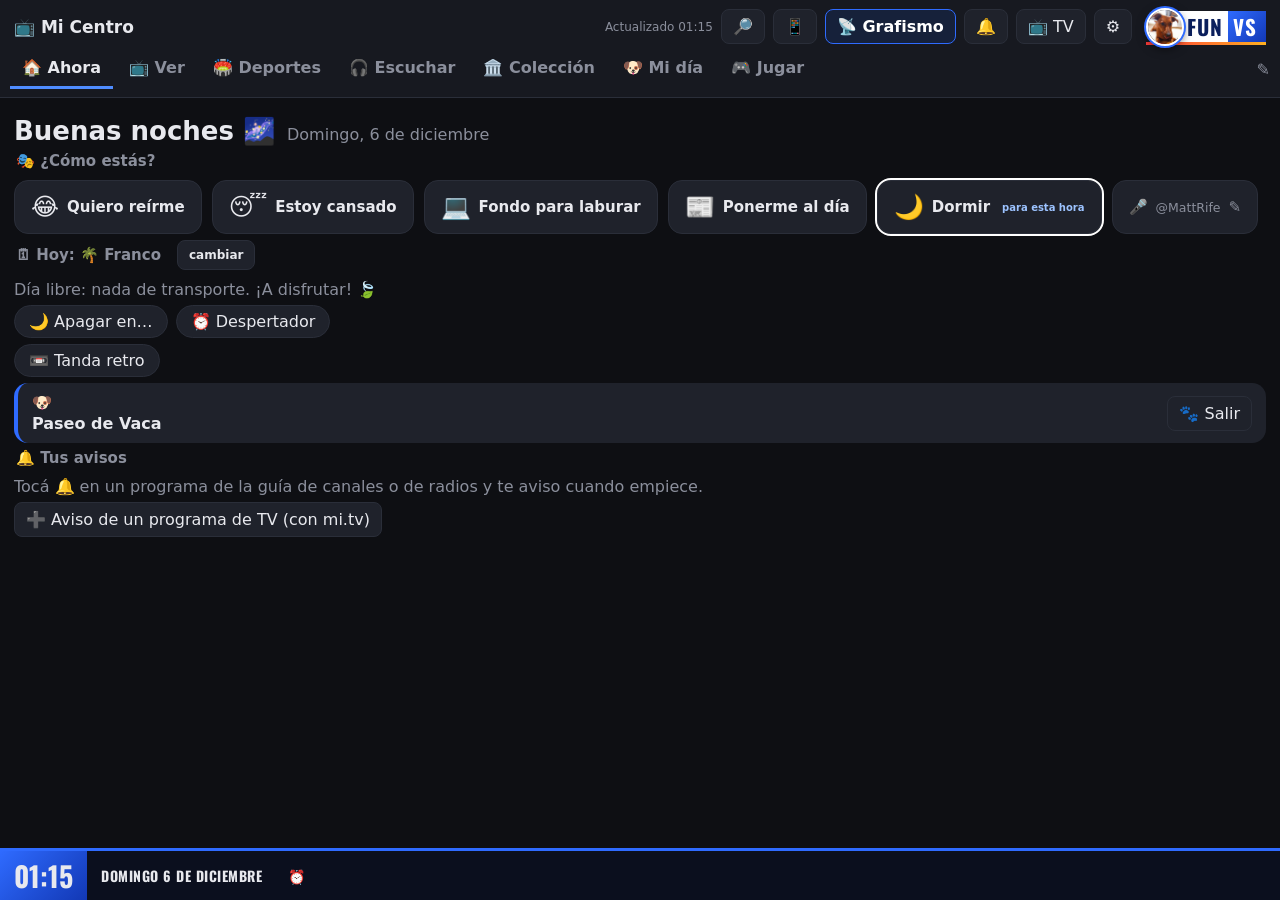
==== commit 9e73cb26: "Pulido: menú en 7 grupos, Colección en 5 y Ajustes en 5 con buscador y copia de seguridad; zapping p" ====
--- a/index.html
+++ b/index.html
@@ -12,7 +12,7 @@
 <meta name="mobile-web-app-capable" content="yes">
 <link rel="preconnect" href="https://fonts.googleapis.com">
 <link rel="stylesheet" href="https://fonts.googleapis.com/css2?family=Oswald:wght@500;700&family=VT323&display=swap">
-<link rel="stylesheet" href="css/app.css?v=148">
+<link rel="stylesheet" href="css/app.css?v=154">
 </head>
 <body>
 <header>
@@ -124,7 +124,8 @@
 <!-- Ajustes -->
 <dialog id="dlgSet" class="setdlg">
   <h3>⚙ Ajustes</h3>
-  <details class="sgrp" open><summary><span>📟</span><b>Este aparato</b><small>modo, pantalla completa, calidad · solo acá</small></summary><div class="sgbody">
+  <input id="setFind" type="search" placeholder="🔎 Buscar un ajuste (ej: calidad, telegram, cuota)" autocomplete="off">
+  <details class="sgrp" data-sg="aparato" open><summary><span>📟</span><b>Este aparato</b><small>modo, pantalla completa, calidad · solo acá</small></summary><div class="sgbody">
   <label>Este aparato es</label>
   <div style="display:flex;gap:8px;flex-wrap:wrap"><select id="setDevice" style="flex:1"></select></div>
   <div id="setEdgeRow" style="display:none;align-items:center;gap:8px;color:var(--txt)">Margen por los bordes redondos <input type="range" id="setEdge" min="0" max="48" step="2" style="flex:1"> <b id="setEdgeV"></b></div>
@@ -134,7 +135,7 @@
   <p id="qInfo" style="margin-top:4px"></p>
   <p style="margin-top:2px">En Twitch se aplica la calidad elegida. YouTube y Kick ajustan la calidad solos según tu conexión.</p>
   </div></details>
-  <details class="sgrp"><summary><span>📺</span><b>Pantalla y video</b><small>YouTube sin barra, efecto de tele, grafismo</small></summary><div class="sgbody">
+  <details class="sgrp" data-sg="pantalla"><summary><span>🎨</span><b>Pantalla</b><small>YouTube sin barra, efecto de tele, grafismo, Pantalla TV</small></summary><div class="sgbody">
   <label style="display:flex;gap:6px;align-items:center;color:var(--txt)"><input type="checkbox" id="setYtClean" style="width:auto"> 🧼 Ocultar la barra y el título de YouTube (se maneja con los botones de FUNVS)</label>
   <label style="display:flex;gap:6px;align-items:center;color:var(--txt)"><input type="checkbox" id="setZfx" style="width:auto"> 📺 Efecto de tele vieja al cambiar de canal</label>
   <label style="display:flex;gap:6px;align-items:center;color:var(--txt);margin-left:24px"><input type="checkbox" id="setZfxS" style="width:auto"> con ruido de estática</label>
@@ -145,14 +146,11 @@
   <div style="margin-top:8px"><b style="color:var(--txt)">🐶 Fotos de Vaca</b> <small style="color:var(--mut)">van pasando en el logo de FUNVS, cada 12 segundos</small>
     <div id="petList" class="petlist"></div>
     <label class="petadd"><input type="file" id="petIn" accept="image/*" multiple hidden>＋ Subir fotos</label><button type="button" class="petadd" id="petPaste" title="Pegar la imagen que copiaste (también anda Ctrl+V)">📋 Pegar</button></div>
-  </div></details>
-  <details class="sgrp"><summary><span>📰</span><b>Noticias y guía</b><small>temas silenciados, grilla desde tu calendario</small></summary><div class="sgbody">
-  <label>🙈 No mostrarme noticias de <small class="mut">(palabras separadas por coma: FUNVS al minuto, Noticias, Último momento)</small></label>
-  <input id="setMute" placeholder="boca, river…" autocomplete="off">
-  <label>🗓 Grilla desde tu calendario <small class="mut">(link iCal secreto · eventos "Canal | Programa")</small></label>
-  <div style="display:flex;gap:8px"><input id="setIcal" type="password" placeholder="https://calendar.google.com/calendar/ical/…/basic.ics" style="flex:1" autocomplete="off"><button id="setIcalHelp" type="button">¿Cómo?</button></div>
-  </div></details>
-  <details class="sgrp"><summary><span>🔔</span><b>Avisos</b><small>Telegram, no molestar</small></summary><div class="sgbody">
+  
+  </div></details>
+  <details class="sgrp" data-sg="avisos"><summary><span>🔔</span><b>Avisos</b><small>notificaciones, Telegram, no molestar</small></summary><div class="sgbody"><div id="setNotifs"></div>
+  <p style="margin-top:4px">Apagar un aviso no saca nada: la sección sigue estando para que entres cuando quieras. Las campanitas de cada programa o partido se siguen eligiendo en su lugar.</p>
+  <hr class="sghr">
   <div class="btns" style="margin-top:8px"><button type="button" id="btnTg">📲 Avisos por Telegram</button></div>
   <label>🔕 No molestar (en este aparato)</label>
   <div style="display:flex;gap:8px;align-items:center;flex-wrap:wrap">
@@ -160,8 +158,15 @@
     <input type="time" id="dndFrom" style="width:auto"> a <input type="time" id="dndTo" style="width:auto">
   </div>
   <p style="margin-top:4px">Con No molestar no salen avisos de goles ni de carreras: se guardan y te los muestro cuando lo desactivás (botón 🔔/🔕 de arriba).</p>
-  </div></details>
-  <details class="sgrp"><summary><span>▶️</span><b>YouTube y cuota</b><small>clave, Me gusta, cada cuánto revisa, cuánto gastaste</small></summary><div class="sgbody">
+  
+  </div></details>
+  <details class="sgrp" data-sg="contenido"><summary><span>📺</span><b>Contenido</b><small>noticias silenciadas, grilla, YouTube y cuota</small></summary><div class="sgbody">
+  <label>🙈 No mostrarme noticias de <small class="mut">(palabras separadas por coma: FUNVS al minuto, Noticias, Último momento)</small></label>
+  <input id="setMute" placeholder="boca, river…" autocomplete="off">
+  <label>🗓 Grilla desde tu calendario <small class="mut">(link iCal secreto · eventos "Canal | Programa")</small></label>
+  <div style="display:flex;gap:8px"><input id="setIcal" type="password" placeholder="https://calendar.google.com/calendar/ical/…/basic.ics" style="flex:1" autocomplete="off"><button id="setIcalHelp" type="button">¿Cómo?</button></div>
+  
+  <hr class="sghr">
   <label>Clave de YouTube <small class="mut">(para saber quién está en vivo o programado)</small></label>
   <input id="setKey" placeholder="AIza..." autocomplete="off">
   <details style="margin-top:6px"><summary style="cursor:pointer;color:var(--mut);font-size:13px">¿Cómo la saco?</summary>
@@ -178,8 +183,9 @@
     <option value="10">10 minutos</option><option value="15">15 minutos</option>
   </select>
   <div id="setQuota" class="quota"></div>
-  </div></details>
-  <details class="sgrp"><summary><span>🔄</span><b>Sincronización</b><small>que todos tus aparatos tengan lo mismo</small></summary><div class="sgbody">
+  
+  </div></details>
+  <details class="sgrp" data-sg="datos"><summary><span>☁️</span><b>Datos</b><small>sincronización y copia de seguridad</small></summary><div class="sgbody">
   <label>Token de GitHub <small class="mut">(compu, tele y celu con lo mismo)</small></label>
   <input id="setTok" placeholder="ghp_..." autocomplete="off">
   <div class="msg" id="syncState"></div>
@@ -196,65 +202,71 @@
     <textarea id="setSync" style="margin-top:8px"></textarea>
     <div class="btns" style="margin-top:6px"><button id="btnCopy">Copiar</button><button id="btnImport">Importar lo pegado</button></div>
   </details>
+  
+  <hr class="sghr"><label>💾 Copia de seguridad</label>
+  <p style="margin-top:2px">Baja un archivo con todo (canales, radios, música, Colección, ajustes) para guardarlo o pasarlo a otro aparato.</p>
+  <div style="display:flex;gap:8px;flex-wrap:wrap"><button type="button" id="bkDown">⬇ Bajar copia</button><label class="btn" style="cursor:pointer">⬆ Restaurar copia<input type="file" id="bkUp" accept="application/json,.json" hidden></label></div>
+  <hr class="sghr"><label>🩺 Estado de los datos</label>
+  <p style="margin-top:2px">Lo que junta el robot de GitHub (noticias, guía, automovilismo…): cuándo se actualizó cada cosa.</p>
+  <button type="button" id="stChk">🔎 Revisar estado</button>
+  <div id="stOut" class="stout"></div>
   </div></details>
   <div class="msg" id="setMsg"></div>
   <div class="btns"><span class="sp"></span><button data-close>Cancelar</button><button class="pri" id="setSave">Guardar</button></div>
 </dialog>
 
-<script src="js/lite.js?v=148"></script>
-<script src="js/core.js?v=148"></script>
-<script src="js/player.js?v=148"></script>
-<script src="js/guia.js?v=148"></script>
-<script src="js/canales.js?v=148"></script>
-<script src="js/radiogrilla.js?v=148"></script>
-<script src="js/radio.js?v=148"></script>
-<script src="js/mapa.js?v=148"></script>
-<script src="js/clasicos.js?v=148"></script>
-<script src="js/retro.js?v=148"></script>
-<script src="js/fulbito.js?v=148"></script>
-<script src="js/actualidad.js?v=148"></script>
-<script src="js/noticias.js?v=148"></script>
-<script src="js/velez.js?v=148"></script>
-<script src="js/calendario.js?v=148"></script>
-<script src="js/motor.js?v=148"></script>
-<script src="js/musica.js?v=148"></script>
-<script src="js/prode.js?v=148"></script>
-<script src="js/momentos.js?v=148"></script>
-<script src="js/stats.js?v=148"></script>
-<script src="js/tv.js?v=148"></script>
-<script src="js/zapping.js?v=148"></script>
-<script src="js/teclado.js?v=148"></script>
-<script src="js/zocalos.js?v=148"></script>
-<script src="js/calidad.js?v=148"></script>
-<script src="js/rap.js?v=148"></script>
-<script src="js/diario420.js?v=148"></script>
-<script src="js/time420.js?v=148"></script>
-<script src="js/likes.js?v=148"></script>
-<script src="js/boxeo.js?v=148"></script>
-<script src="js/series.js?v=148"></script>
-<script src="js/f1live.js?v=148"></script>
-<script src="js/resumenes.js?v=148"></script>
-<script src="js/telegram.js?v=148"></script>
-<script src="js/ver.js?v=148"></script>
-<script src="js/juegos.js?v=148"></script>
-<script src="js/inicio.js?v=148"></script>
-<script src="js/vaca.js?v=148"></script>
-<script src="js/figus.js?v=148"></script>
-<script src="js/humor.js?v=148"></script>
-<script src="js/dia.js?v=148"></script>
-<script src="js/mg.js?v=148"></script>
-<script src="js/porteno.js?v=148"></script>
-<script src="js/reloj.js?v=148"></script>
-<script src="js/buscar.js?v=148"></script>
-<script src="js/avisos.js?v=148"></script>
-<script src="js/partido.js?v=148"></script>
-<script src="js/infobar.js?v=148"></script>
-<script src="js/grafismo.js?v=148"></script>
-<script src="js/control.js?v=148"></script>
-<script src="js/tanda.js?v=148"></script>
-<script src="js/novelas.js?v=148"></script>
-<script src="js/flash420.js?v=148"></script>
-<script src="js/main.js?v=148"></script>
-<script src="js/app.js?v=148"></script>
+<script src="js/lite.js?v=154"></script>
+<script src="js/core.js?v=154"></script>
+<script src="js/player.js?v=154"></script>
+<script src="js/guia.js?v=154"></script>
+<script src="js/canales.js?v=154"></script>
+<script src="js/radiogrilla.js?v=154"></script>
+<script src="js/radio.js?v=154"></script>
+<script src="js/clasicos.js?v=154"></script>
+<script src="js/retro.js?v=154"></script>
+<script src="js/fulbito.js?v=154"></script>
+<script src="js/actualidad.js?v=154"></script>
+<script src="js/noticias.js?v=154"></script>
+<script src="js/velez.js?v=154"></script>
+<script src="js/calendario.js?v=154"></script>
+<script src="js/motor.js?v=154"></script>
+<script src="js/musica.js?v=154"></script>
+<script src="js/prode.js?v=154"></script>
+<script src="js/momentos.js?v=154"></script>
+<script src="js/stats.js?v=154"></script>
+<script src="js/tv.js?v=154"></script>
+<script src="js/zapping.js?v=154"></script>
+<script src="js/teclado.js?v=154"></script>
+<script src="js/zocalos.js?v=154"></script>
+<script src="js/calidad.js?v=154"></script>
+<script src="js/rap.js?v=154"></script>
+<script src="js/diario420.js?v=154"></script>
+<script src="js/time420.js?v=154"></script>
+<script src="js/likes.js?v=154"></script>
+<script src="js/boxeo.js?v=154"></script>
+<script src="js/series.js?v=154"></script>
+<script src="js/resumenes.js?v=154"></script>
+<script src="js/telegram.js?v=154"></script>
+<script src="js/ver.js?v=154"></script>
+<script src="js/juegos.js?v=154"></script>
+<script src="js/inicio.js?v=154"></script>
+<script src="js/vaca.js?v=154"></script>
+<script src="js/figus.js?v=154"></script>
+<script src="js/humor.js?v=154"></script>
+<script src="js/dia.js?v=154"></script>
+<script src="js/mg.js?v=154"></script>
+<script src="js/porteno.js?v=154"></script>
+<script src="js/reloj.js?v=154"></script>
+<script src="js/buscar.js?v=154"></script>
+<script src="js/avisos.js?v=154"></script>
+<script src="js/partido.js?v=154"></script>
+<script src="js/infobar.js?v=154"></script>
+<script src="js/grafismo.js?v=154"></script>
+<script src="js/control.js?v=154"></script>
+<script src="js/tanda.js?v=154"></script>
+<script src="js/novelas.js?v=154"></script>
+<script src="js/flash420.js?v=154"></script>
+<script src="js/main.js?v=154"></script>
+<script src="js/app.js?v=154"></script>
 </body>
 </html>
--- a/css/app.css
+++ b/css/app.css
@@ -2235,3 +2235,67 @@
 .bkp.widep .fgspread, .bkp.widep .fgmesa { min-height:0; height:100%; box-sizing:border-box; }
 .fig .fdup { top:2.3em; bottom:auto; right:0; border-radius:.8em 0 0 .8em; }
 .bkhead h3 { font-size:clamp(14px, 1.6vw, 21px); max-width:calc(100% - 10px); overflow-wrap:anywhere; } .fgbook.tvb .bkhead h3 { font-size:15px; }
+.fgsecs { display:flex; flex-wrap:wrap; gap:8px; align-items:center; margin-bottom:6px; }
+.fgsec { display:flex; align-items:center; gap:4px; background:var(--panel2); border-radius:10px; padding:4px 4px 4px 8px; }
+.fgsec input { width:170px; } .fgsec button { padding:4px 8px; }
+.fgpgmv { display:inline-flex; gap:2px; } .fgpgmv button { padding:2px 7px; font-size:12px; } .fgpgmv button:disabled { opacity:.3; }
+
+/* 🪟 ventana flotante de Android: solo el video, ocupando toda la ventanita */
+body.pipmode * { visibility:hidden !important; animation:none !important; }
+body.pipmode .pipslot .vw, body.pipmode .pipslot .vw * { visibility:visible !important; }
+body.pipmode .pipslot .vw { position:fixed !important; left:0 !important; top:0 !important; width:100vw !important; height:100vh !important; z-index:2147483647 !important; background:#000; margin:0 !important; border-radius:0 !important; transform:none !important; }
+body.pipmode .pipslot .vw iframe { width:100% !important; height:100% !important; }
+body.pipmode { overflow:hidden !important; background:#000 !important; }
+/* 🎵 barra de minutos de la música */
+#musicbar .museek { flex-basis:100%; display:flex; align-items:center; gap:8px; font:600 12px system-ui; color:var(--mut); order:99; }
+#musicbar .museek input[type=range] { flex:1; width:auto !important; display:block !important; accent-color:#1238b5; }
+#musicbar #muRep.on, #musicbar #muShuf.on { background:#1238b5; color:#fff; }
+#musicbar { flex-wrap:wrap; row-gap:4px; }
+/* 📼 últimos vivos */
+.vodbar { display:flex; flex-wrap:wrap; gap:10px; align-items:center; margin:6px 0 12px; } .vodbar .chips { display:flex; gap:6px; } .vodbar .chips button.on { background:#1238b5; color:#fff; }
+.vodlist { display:grid; grid-template-columns:repeat(auto-fill, minmax(330px, 1fr)); gap:12px; }
+.vod { display:flex; gap:10px; background:var(--panel2); border-radius:12px; padding:8px; } .vod.seen { opacity:.55; }
+.vodth { all:unset; position:relative; flex:none; width:150px; aspect-ratio:16/9; border-radius:8px; background:#000 center / cover; cursor:pointer; overflow:hidden; }
+.vodth:focus-visible { outline:3px solid #fff; } .vodth span { position:absolute; right:4px; bottom:6px; background:#000c; color:#fff; font:600 11px system-ui; padding:1px 5px; border-radius:4px; }
+.vodth i { position:absolute; left:0; bottom:0; height:3px; background:#e33; }
+.vodtx { flex:1; min-width:0; display:flex; flex-direction:column; gap:3px; } .vodtx small { color:var(--mut); } .vodtx b { font-size:14px; line-height:1.25; display:-webkit-box; -webkit-line-clamp:2; -webkit-box-orient:vertical; overflow:hidden; }
+.vodst { font-size:12px; color:var(--mut); }
+.radd { background:var(--panel2); border:1px solid #1238b5; border-radius:14px; padding:14px; margin:8px 0 14px; display:flex; flex-direction:column; gap:8px; max-width:640px; }
+.radd h3 { margin:0; } .radd label { display:flex; flex-direction:column; gap:3px; font-size:13px; color:var(--mut); } .radd input { color:var(--txt); }
+/* 🔍 figu ampliada: grande, y en la compu con la ficha al costado */
+#fgZoom { overflow:auto; padding:16px; } #fgZoom .fgzwrap { display:flex; flex-direction:column; align-items:center; gap:14px; max-width:100%; }
+#fgZoom.side .fgzwrap { flex-direction:row; align-items:center; gap:28px; } #fgZoom.side .fgficha { max-width:380px; }
+#fgZoom .fig.big { max-width:none; box-shadow:0 20px 60px #000c; }
+#fgZoom .fig.big .fimg { image-rendering:auto; }
+/* 🎮 crucigrama y estantería */
+.cruci { display:flex; gap:12px; align-items:center; flex-wrap:wrap; background:var(--panel2); border-radius:14px; padding:12px 14px; border:1px solid #ffffff14; }
+.cruci.done { border-color:#1238b5; } .cruciic { font-size:34px; } .cruci > div:nth-child(2) { flex:1; min-width:200px; display:flex; flex-direction:column; gap:2px; } .cruci span { color:var(--mut); font-size:13px; }
+.shelf { display:grid; grid-template-columns:repeat(auto-fill, minmax(190px, 1fr)); gap:12px; padding:14px; border-radius:14px; background:linear-gradient(#0d1020, #07080f); border-bottom:10px solid #2a2f45; }
+.shcart { display:flex; flex-direction:column; gap:4px; padding:12px; border-radius:10px; background:linear-gradient(160deg, #1238b5, #0b0b0b); color:#fff; text-decoration:none; border:1px solid #ffffff22; text-align:left; cursor:pointer; box-shadow:0 8px 14px #0008; transition:transform .15s; }
+.shcart:hover, .shcart:focus-visible { transform:translateY(-4px) rotate(-1deg); } .shcart .ic { font-size:30px; } .shcart small { opacity:.8; font-size:12px; line-height:1.3; }
+.shcart.claw { background:linear-gradient(160deg, #fff, #cfd6e6); color:#0b0b0b; }
+/* 🧸 máquina de gancho */
+.claw { display:flex; flex-wrap:wrap; gap:18px; align-items:flex-start; }
+.clawcab { width:min(360px, 100%); background:linear-gradient(#1238b5, #061a5c); border-radius:22px 22px 12px 12px; padding:12px; box-shadow:0 14px 30px #000a, inset 0 0 0 3px #ffffff33; display:flex; flex-direction:column; gap:10px; }
+.clawtop { text-align:center; font:900 18px Oswald, system-ui; letter-spacing:2px; color:#fff; background:#0b0b0b; border-radius:10px; padding:6px; box-shadow:inset 0 0 12px #3d7bff; }
+#clawCv { width:100%; height:auto; aspect-ratio:320/420; border-radius:8px; border:4px solid #cfd6e6; background:#050a1c; touch-action:none; display:block; }
+.clawctl { display:grid; grid-template-columns:1fr 1.4fr 1fr; gap:8px; } .clawctl button { font-size:20px; padding:10px; user-select:none; touch-action:none; }
+.clawcoin { font-size:16px; padding:10px; }
+.clawinfo { flex:1; min-width:240px; max-width:520px; } .clawinfo p { line-height:1.5; }
+/* 📄 el finde en PDF */
+#findeDlg { position:fixed; inset:0; z-index:300; background:#000b; display:grid; place-items:center; padding:16px; }
+.fdbox { width:min(720px, 100%); max-height:90vh; overflow:auto; background:var(--panel); border:1px solid #1238b5; border-radius:16px; padding:14px 16px; }
+.fdprev { background:#fff; color:#111; border-radius:10px; padding:16px 20px; margin:8px 0; } .fdprev h2 { color:#1238b5; margin:16px 0 0; font-size:20px; border-bottom:2px solid #1238b5; } .fdprev section:first-child h2 { margin-top:0; }
+.fdprev h3 { margin:10px 0 2px; font-size:14px; } .fdprev h4 { margin:8px 0 0; color:#1238b5; } .fdprev p { margin:2px 0; } .fdsub { color:#555; font-style:italic; } .fdbig { font-weight:800; } .fdsmall { color:#666; font-size:11px; margin-top:8px !important; }
+.fdsrc { font-size:12px; }
+.tvapp #musicbar .museek { display:none; }   /* en la tele los controles de la música van en la barra de abajo */
+/* Colección: grupos arriba y pestañitas abajo */
+.fgsub { display:flex; gap:6px; flex-wrap:wrap; margin:-4px 0 14px; padding:6px; background:var(--panel2); border-radius:12px; width:fit-content; max-width:100%; }
+.fgsub button { font-size:13px; padding:5px 12px; border-radius:9px; background:transparent; border:1px solid transparent; }
+.fgsub button.on { background:#1238b5; color:#fff; border-color:#ffffff33; }
+#setFind { width:100%; margin:4px 0 10px; } .sghr { border:none; border-top:1px solid var(--line); margin:12px 0; }
+@media (max-width:560px) { .fgtabs { gap:4px; overflow:visible; } .fgtabs button { flex:1 1 0; min-width:0; padding:7px 2px; font-size:12px; display:flex; flex-direction:column; align-items:center; line-height:1.15; white-space:normal; text-align:center; } }
+.stout p { margin:6px 0; } .stout .stbad { color:#ffb4a8; } .stout .stok { color:#bfe3ff; }
+.stlist { list-style:none; padding:0; margin:6px 0 0; display:grid; grid-template-columns:repeat(auto-fill,minmax(220px,1fr)); gap:4px 12px; }
+.stlist li { display:flex; justify-content:space-between; gap:8px; padding:5px 8px; background:var(--panel2); border-radius:8px; font-size:13px; } .stlist small { color:var(--mut); white-space:nowrap; }
+.stlist li.st-viejo small, .stlist li.st-falta small, .stlist li.st-error small { color:#ffb4a8; }
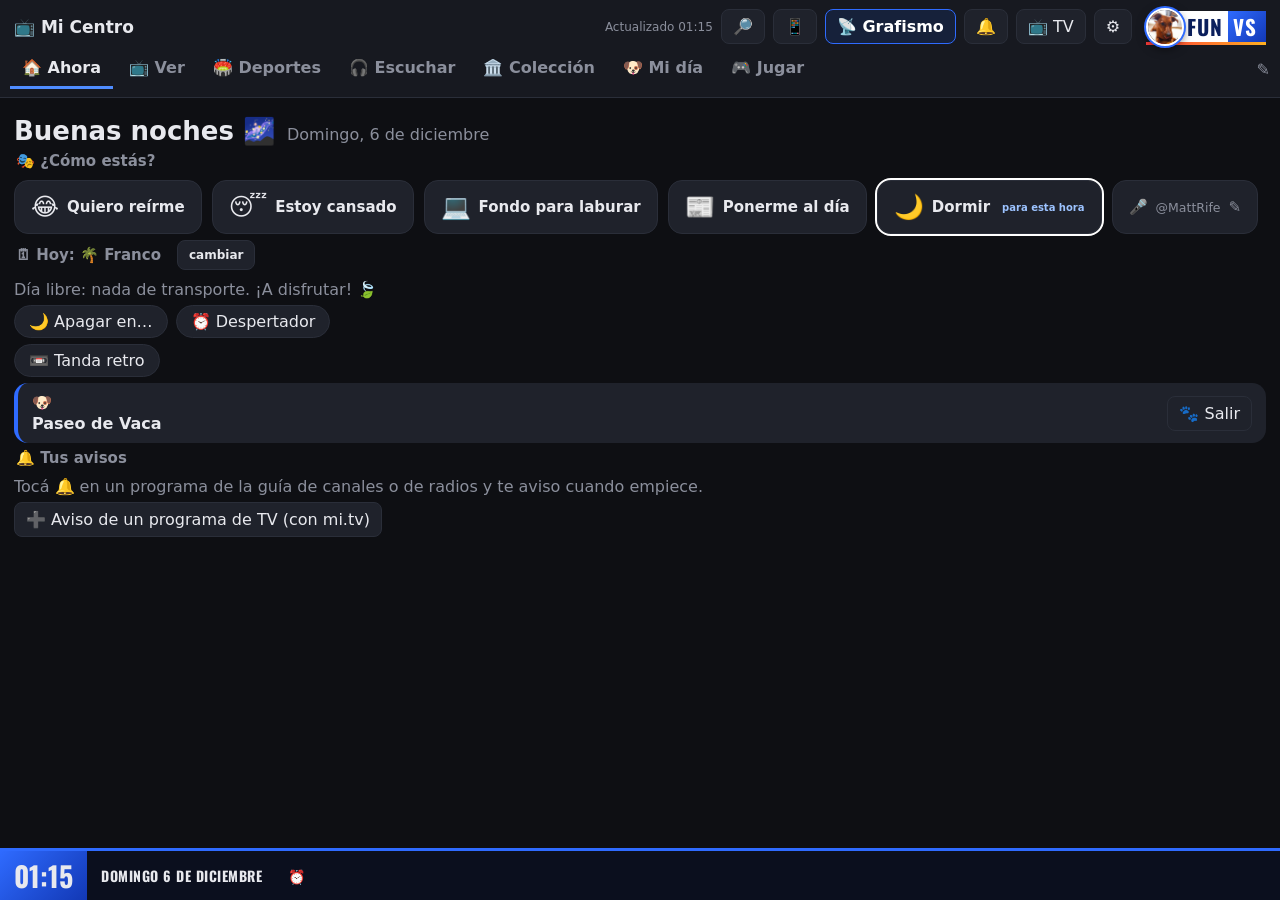
==== commit 6c3dbab0: "Fragotime: modo podcast con Ulises (guion, pizarra, marcas con minuto, preguntas, muro, buscar, al a" ====
--- a/index.html
+++ b/index.html
@@ -12,7 +12,7 @@
 <meta name="mobile-web-app-capable" content="yes">
 <link rel="preconnect" href="https://fonts.googleapis.com">
 <link rel="stylesheet" href="https://fonts.googleapis.com/css2?family=Oswald:wght@500;700&family=VT323&display=swap">
-<link rel="stylesheet" href="css/app.css?v=154">
+<link rel="stylesheet" href="css/app.css?v=157">
 </head>
 <body>
 <header>
@@ -78,6 +78,8 @@
   <section class="view" id="v-figus"></section>
   <section class="view" id="v-fechas"></section>
   <section class="view" id="v-tandas"></section>
+  <section class="view" id="v-nichos"></section>
+  <section class="view" id="v-fragotime"></section>
   <section class="view" id="v-novelas"></section>
   <section class="view" id="v-momentos"></section>
   <section class="view" id="v-noticias"></section>
@@ -130,6 +132,7 @@
   <div style="display:flex;gap:8px;flex-wrap:wrap"><select id="setDevice" style="flex:1"></select></div>
   <div id="setEdgeRow" style="display:none;align-items:center;gap:8px;color:var(--txt)">Margen por los bordes redondos <input type="range" id="setEdge" min="0" max="48" step="2" style="flex:1"> <b id="setEdgeV"></b></div>
   <label style="display:flex;gap:6px;align-items:center;color:var(--txt)"><input type="checkbox" id="setLite" style="width:auto"> ⚡ Modo liviano (Fire Stick): sin animaciones, video hasta 720p y nada de fondo mientras mirás. Solo en este aparato.</label>
+  <label style="display:flex;gap:6px;align-items:center;color:var(--txt)"><input type="checkbox" id="setYtApp" style="width:auto"> ▶️ YouTube en la app oficial: se abre con tu cuenta (Premium = sin anuncios). Recomendado en el Fire Stick; en la app del celu sigue en segundo plano.</label>
   <label>Calidad de video</label>
   <div style="display:flex;gap:8px"><select id="setQuality" style="flex:1"></select><button type="button" id="qMeasure">Medir conexión</button></div>
   <p id="qInfo" style="margin-top:4px"></p>
@@ -215,58 +218,60 @@
   <div class="btns"><span class="sp"></span><button data-close>Cancelar</button><button class="pri" id="setSave">Guardar</button></div>
 </dialog>
 
-<script src="js/lite.js?v=154"></script>
-<script src="js/core.js?v=154"></script>
-<script src="js/player.js?v=154"></script>
-<script src="js/guia.js?v=154"></script>
-<script src="js/canales.js?v=154"></script>
-<script src="js/radiogrilla.js?v=154"></script>
-<script src="js/radio.js?v=154"></script>
-<script src="js/clasicos.js?v=154"></script>
-<script src="js/retro.js?v=154"></script>
-<script src="js/fulbito.js?v=154"></script>
-<script src="js/actualidad.js?v=154"></script>
-<script src="js/noticias.js?v=154"></script>
-<script src="js/velez.js?v=154"></script>
-<script src="js/calendario.js?v=154"></script>
-<script src="js/motor.js?v=154"></script>
-<script src="js/musica.js?v=154"></script>
-<script src="js/prode.js?v=154"></script>
-<script src="js/momentos.js?v=154"></script>
-<script src="js/stats.js?v=154"></script>
-<script src="js/tv.js?v=154"></script>
-<script src="js/zapping.js?v=154"></script>
-<script src="js/teclado.js?v=154"></script>
-<script src="js/zocalos.js?v=154"></script>
-<script src="js/calidad.js?v=154"></script>
-<script src="js/rap.js?v=154"></script>
-<script src="js/diario420.js?v=154"></script>
-<script src="js/time420.js?v=154"></script>
-<script src="js/likes.js?v=154"></script>
-<script src="js/boxeo.js?v=154"></script>
-<script src="js/series.js?v=154"></script>
-<script src="js/resumenes.js?v=154"></script>
-<script src="js/telegram.js?v=154"></script>
-<script src="js/ver.js?v=154"></script>
-<script src="js/juegos.js?v=154"></script>
-<script src="js/inicio.js?v=154"></script>
-<script src="js/vaca.js?v=154"></script>
-<script src="js/figus.js?v=154"></script>
-<script src="js/humor.js?v=154"></script>
-<script src="js/dia.js?v=154"></script>
-<script src="js/mg.js?v=154"></script>
-<script src="js/porteno.js?v=154"></script>
-<script src="js/reloj.js?v=154"></script>
-<script src="js/buscar.js?v=154"></script>
-<script src="js/avisos.js?v=154"></script>
-<script src="js/partido.js?v=154"></script>
-<script src="js/infobar.js?v=154"></script>
-<script src="js/grafismo.js?v=154"></script>
-<script src="js/control.js?v=154"></script>
-<script src="js/tanda.js?v=154"></script>
-<script src="js/novelas.js?v=154"></script>
-<script src="js/flash420.js?v=154"></script>
-<script src="js/main.js?v=154"></script>
-<script src="js/app.js?v=154"></script>
+<script src="js/lite.js?v=157"></script>
+<script src="js/core.js?v=157"></script>
+<script src="js/player.js?v=157"></script>
+<script src="js/guia.js?v=157"></script>
+<script src="js/canales.js?v=157"></script>
+<script src="js/radiogrilla.js?v=157"></script>
+<script src="js/radio.js?v=157"></script>
+<script src="js/clasicos.js?v=157"></script>
+<script src="js/retro.js?v=157"></script>
+<script src="js/fulbito.js?v=157"></script>
+<script src="js/actualidad.js?v=157"></script>
+<script src="js/noticias.js?v=157"></script>
+<script src="js/velez.js?v=157"></script>
+<script src="js/calendario.js?v=157"></script>
+<script src="js/motor.js?v=157"></script>
+<script src="js/musica.js?v=157"></script>
+<script src="js/prode.js?v=157"></script>
+<script src="js/momentos.js?v=157"></script>
+<script src="js/stats.js?v=157"></script>
+<script src="js/tv.js?v=157"></script>
+<script src="js/zapping.js?v=157"></script>
+<script src="js/teclado.js?v=157"></script>
+<script src="js/zocalos.js?v=157"></script>
+<script src="js/calidad.js?v=157"></script>
+<script src="js/rap.js?v=157"></script>
+<script src="js/diario420.js?v=157"></script>
+<script src="js/time420.js?v=157"></script>
+<script src="js/likes.js?v=157"></script>
+<script src="js/boxeo.js?v=157"></script>
+<script src="js/series.js?v=157"></script>
+<script src="js/resumenes.js?v=157"></script>
+<script src="js/telegram.js?v=157"></script>
+<script src="js/ver.js?v=157"></script>
+<script src="js/juegos.js?v=157"></script>
+<script src="js/inicio.js?v=157"></script>
+<script src="js/vaca.js?v=157"></script>
+<script src="js/figus.js?v=157"></script>
+<script src="js/humor.js?v=157"></script>
+<script src="js/dia.js?v=157"></script>
+<script src="js/mg.js?v=157"></script>
+<script src="js/porteno.js?v=157"></script>
+<script src="js/reloj.js?v=157"></script>
+<script src="js/buscar.js?v=157"></script>
+<script src="js/avisos.js?v=157"></script>
+<script src="js/partido.js?v=157"></script>
+<script src="js/infobar.js?v=157"></script>
+<script src="js/grafismo.js?v=157"></script>
+<script src="js/control.js?v=157"></script>
+<script src="js/tanda.js?v=157"></script>
+<script src="js/nichos.js?v=157"></script>
+<script src="js/fragotime.js?v=157"></script>
+<script src="js/novelas.js?v=157"></script>
+<script src="js/flash420.js?v=157"></script>
+<script src="js/main.js?v=157"></script>
+<script src="js/app.js?v=157"></script>
 </body>
 </html>
--- a/css/app.css
+++ b/css/app.css
@@ -2299,3 +2299,86 @@
 .stlist { list-style:none; padding:0; margin:6px 0 0; display:grid; grid-template-columns:repeat(auto-fill,minmax(220px,1fr)); gap:4px 12px; }
 .stlist li { display:flex; justify-content:space-between; gap:8px; padding:5px 8px; background:var(--panel2); border-radius:8px; font-size:13px; } .stlist small { color:var(--mut); white-space:nowrap; }
 .stlist li.st-viejo small, .stlist li.st-falta small, .stlist li.st-error small { color:#ffb4a8; }
+/* 🏭 Fábrica de figuritas */
+.fab { display:grid; grid-template-columns:minmax(260px, 380px) 1fr; gap:22px; align-items:start; }
+.fabprev { position:sticky; top:70px; display:flex; flex-direction:column; align-items:center; gap:8px; }
+.fabdrop { width:min(360px, 86vw); border-radius:20px; transition:outline-color .2s; outline:3px dashed transparent; outline-offset:6px; }
+.fabdrop.real { width:5.3cm; } .fabdrop.over { outline-color:#ffffffaa; }
+.fabdrop canvas { width:100%; height:auto; display:block; border-radius:3.7% / 2.6%; box-shadow:0 14px 34px #000a; cursor:grab; touch-action:none; }
+.fabdrop canvas:active { cursor:grabbing; }
+.fabsize button { font-size:12px; padding:4px 10px; } .fabsize button.on { background:#1238b5; color:#fff; } .fabhint { font-size:12px; text-align:center; margin:0; }
+.fabctl { display:grid; gap:12px; } .fabctl .box { padding:14px 16px; } .fabctl h3 { margin:0 0 8px; font-size:15px; }
+.fabctl label { display:block; font-size:13px; color:var(--mut); margin:8px 0 3px; } .fabctl input[type=range] { width:100%; }
+.fab2 { display:grid; grid-template-columns:1fr 1fr; gap:10px; } .fab2 input[type=color] { width:100%; height:34px; }
+.fabrar { display:grid; grid-template-columns:repeat(4, 1fr); gap:6px; } .fabrar button { padding:8px 4px; font-weight:700; border:2px solid transparent; }
+.fabrar .rar-r { color:#bcd3ff; } .fabrar .rar-e { color:#ef9bff; } .fabrar .rar-l { color:#ffd76a; } .fabrar button.on { border-color:currentColor; background:#ffffff14; }
+.fabstats { display:grid; gap:6px; margin-bottom:8px; } .fabst { display:grid; grid-template-columns:minmax(80px, 140px) 1fr 30px 30px; gap:8px; align-items:center; }
+.fabst b { text-align:right; font-family:Oswald, system-ui, sans-serif; } .fabst button { padding:2px 6px; }
+@media (max-width:760px) { .fab { grid-template-columns:minmax(0, 1fr); } .fabprev { position:static; } }
+.fabctl, .fabctl .box { min-width:0; } .fabctl input:not([type=range]):not([type=color]) { width:100%; box-sizing:border-box; }
+.fabrar { grid-template-columns:repeat(4, minmax(0, 1fr)); } .fab2 { grid-template-columns:repeat(2, minmax(0, 1fr)); }
+.fabctl label.btn { display:inline-flex; align-items:center; margin:0; padding:8px 14px; border-radius:10px; background:#1238b5; color:#fff; font-size:14px; font-weight:600; cursor:pointer; }
+@media (max-width:560px) { .fabrar { grid-template-columns:repeat(2, minmax(0, 1fr)); } .fabst { grid-template-columns:minmax(0, 110px) minmax(0, 1fr) 26px 28px; gap:6px; } }
+.fig .fimg { position:relative; } .fig .fstats { display:none; }
+.fig.big .fstats { display:grid; gap:.5em; position:absolute; left:0; right:0; bottom:0; padding:2.4em .9em .8em; background:linear-gradient(#0000, #000b 40%, #000d); font-size:.85em; }
+.fig.big .fstats p { margin:0; display:grid; grid-template-columns:7em 1fr 2em; align-items:center; gap:.6em; }
+.fig.big .fstats span { text-transform:uppercase; font-weight:700; overflow:hidden; text-overflow:ellipsis; white-space:nowrap; }
+.fig.big .fstats i, .fgficha .fstat i { display:block; height:.7em; border-radius:1em; background:#ffffff30; overflow:hidden; }
+.fig.big .fstats em, .fgficha .fstat em { display:block; height:100%; border-radius:1em; background:linear-gradient(90deg, var(--c2, #fff), #fff); }
+.fig.big .fstats b { text-align:right; font-family:Oswald, system-ui, sans-serif; }
+.fgficha .fstat { display:grid; grid-template-columns:8em 1fr 2.2em; gap:.6em; align-items:center; margin:4px 0; } .fgficha .fstat span { text-align:right; font-weight:800; }
+/* 🧭 Nichos */
+.nchpick { display:grid; gap:10px; padding:16px; border-radius:16px; background:linear-gradient(135deg, #0b1f5c, #05091a); border:1px solid #ffffff22; }
+.nchrow { display:grid; grid-template-columns:170px 1fr; gap:10px; align-items:center; } .nchrow > span { font-weight:700; } .nchrow.sm > span { font-weight:500; color:var(--mut); }
+.nchrow .chips { display:flex; flex-wrap:wrap; gap:6px; } .nchrow .chip.on { background:#fff; color:#0b1f5c; }
+.nchgo { justify-self:start; font-size:18px; padding:12px 22px; border-radius:14px; } .nchgo small { display:block; font-size:12px; opacity:.8; font-weight:400; }
+.nchres { margin:14px 0; padding:16px; border-radius:16px; background:var(--panel); border:2px solid #fff; animation:nchIn .35s ease-out; }
+@keyframes nchIn { from { transform:scale(.96); opacity:0; } to { transform:none; opacity:1; } }
+.nchit { display:flex; gap:12px; align-items:flex-start; } .nchic { font-size:28px; line-height:1; } .nchit.big .nchic { font-size:44px; }
+.nchtx { min-width:0; } .nchtx b { display:block; overflow-wrap:anywhere; } .nchit.big .nchtx b { font-size:20px; } .nchtx small { color:var(--mut); } .nchtx p { margin:6px 0 0; font-size:14px; }
+.nchres .btns { margin-top:12px; }
+.nchadd { display:grid; gap:8px; padding:14px; } .nchf { display:flex; gap:6px; } .nchf input { flex:1; min-width:0; }
+.nchf3 { display:grid; grid-template-columns:repeat(3, 1fr); gap:8px; } .nchf3 label { font-size:12px; color:var(--mut); display:grid; gap:3px; }
+.nchq { width:100%; margin-bottom:8px; } .nchlist { display:grid; gap:6px; }
+.nchli { display:flex; justify-content:space-between; gap:10px; align-items:center; padding:10px 12px; border-radius:12px; background:var(--panel2); } .nchli .btns { flex:none; }
+@media (max-width:560px) { .nchrow { grid-template-columns:1fr; gap:4px; } .nchf3 { grid-template-columns:1fr 1fr; } .nchli { flex-direction:column; align-items:stretch; } }
+.tvapp .nchres { animation:none; }
+/* 🎙️ Fragotime */
+#v-fragotime { --fa:#1238b5; --fa2:#5b8cff; }
+#v-fragotime.f420 { --fa:#1b6b3f; --fa2:#3ccf7a; }
+.frhead { display:flex; flex-wrap:wrap; justify-content:space-between; align-items:center; gap:10px; } .frhead .sec { margin:0; }
+.frep { display:flex; gap:6px; } .frep select { max-width:240px; }
+.frbar { display:flex; flex-wrap:wrap; gap:8px; align-items:center; margin:12px 0; padding:10px; border-radius:14px; background:linear-gradient(135deg, #05091a, color-mix(in srgb, var(--fa) 45%, #05091a)); border:1px solid #ffffff22; }
+.frbar > button.on { background:var(--fa2); color:#05091a; }
+.frrec { display:flex; align-items:center; gap:6px; padding:4px 8px 4px 4px; border-radius:12px; background:#000a; } .frrec b { font:700 22px/1 Oswald, system-ui, sans-serif; min-width:64px; letter-spacing:1px; }
+.frrec.on b { color:#ff5a5a; } .frrec.on > button:first-child { animation:frRec 1.2s infinite; } @keyframes frRec { 50% { box-shadow:0 0 0 6px #ff5a5a44; } }
+.frsearch { display:flex; gap:6px; flex:1 1 240px; } .frsearch input { flex:1; min-width:0; }
+.frfound { margin-bottom:12px; padding:12px 14px; } .frfound .btn { padding:6px 10px; border-radius:8px; background:var(--panel2); color:var(--txt); text-decoration:none; font-size:13px; }
+.frwiki { display:flex; gap:12px; margin:10px 0; } .frwiki img { width:110px; height:110px; object-fit:cover; border-radius:10px; flex:none; } .frwiki p { margin:4px 0 8px; font-size:14px; }
+.frhits { list-style:none; padding:0; margin:8px 0 0; display:grid; gap:4px; } .frhits li { padding:6px 10px; border-radius:8px; background:var(--panel2); cursor:pointer; font-size:14px; } .frhits small { color:var(--mut); margin-right:6px; }
+.frtabs { display:flex; gap:6px; overflow-x:auto; margin-bottom:10px; } .frtabs button { white-space:nowrap; } .frtabs button.on { background:var(--fa); color:#fff; } .frtabs small { background:#ffffff33; border-radius:10px; padding:0 6px; font-size:11px; }
+.frguion { width:100%; min-height:52vh; box-sizing:border-box; padding:16px; border-radius:14px; font:16px/1.6 system-ui, sans-serif; background:#05091a; color:#fff; border:1px solid #ffffff22; resize:vertical; }
+.frsm { font-size:12px; margin-top:4px; }
+.frpztools { display:flex; flex-wrap:wrap; gap:6px; align-items:center; margin-bottom:8px; } .frpen { width:30px; height:30px; border-radius:50%; border:2px solid #ffffff55; padding:0; } .frpen.on { outline:3px solid var(--fa2); outline-offset:2px; }
+.frpztools [data-pen="er"].on { background:var(--fa2); } .frpztools input[type=range] { width:110px; }
+.frcv { display:block; width:100%; border-radius:14px; touch-action:none; cursor:crosshair; border:1px solid #ffffff22; }
+.frmkin { display:flex; gap:6px; margin-bottom:8px; } .frmkin input { flex:1; min-width:0; } .frmkin select { width:auto; }
+.frquick { display:flex; flex-wrap:wrap; gap:6px; margin-bottom:10px; } .frquick button { font-size:13px; padding:6px 10px; }
+.frlist { list-style:none; padding:0; margin:0 0 10px; display:grid; gap:4px; } .frlist li { display:flex; gap:10px; align-items:center; padding:8px 10px; border-radius:10px; background:var(--panel2); }
+.frlist li span { flex:1; } .frts { font-family:Oswald, system-ui, sans-serif; color:var(--fa2); min-width:52px; } .frlist li button { padding:2px 8px; }
+.frlistq { display:grid; gap:8px; } .frqi { padding:12px; border-radius:12px; background:var(--panel2); border-left:4px solid var(--fa2); }
+.frqi.done { opacity:.6; border-left-color:#ffffff44; } .frqi.done .frqq b { text-decoration:line-through; }
+.frqq { display:flex; gap:8px; align-items:baseline; margin-bottom:6px; } .frqq small { color:var(--fa2); font-weight:700; } .frqq b { font-size:17px; }
+.frqi.hid .frqq b { filter:blur(7px); cursor:pointer; user-select:none; } .frqi.hid textarea { display:none; }
+.frqi textarea { width:100%; box-sizing:border-box; resize:vertical; } .frqi .btns { margin-top:6px; } .frqi .btns button { font-size:13px; padding:5px 10px; }
+.frgrid { display:grid; grid-template-columns:repeat(auto-fill, minmax(230px, 1fr)); gap:10px; }
+.frcard { padding:14px; border-radius:14px; background:linear-gradient(160deg, var(--panel2), #05091a); border:1px solid #ffffff22; display:flex; flex-direction:column; justify-content:space-between; gap:10px; }
+.frcard p { margin:0; font-size:17px; overflow-wrap:anywhere; } .frcard a { color:var(--fa2); }
+.frstar.pop { animation:frPop .35s ease-out; } @keyframes frPop { 40% { transform:scale(1.35); } }
+.frshow { position:fixed; inset:0; z-index:9999; background:radial-gradient(circle at 50% 30%, #0b1f5c, #000 70%); display:flex; flex-direction:column; align-items:center; justify-content:center; padding:5vw; cursor:pointer; outline:none; }
+.frshow.f420 { background:radial-gradient(circle at 50% 30%, #0f3d22, #000 70%); } .frshow.black { background:#000; } .frshow.black .frshowx { opacity:0; }
+.frshowin { max-width:1200px; text-align:center; display:flex; flex-direction:column; align-items:center; gap:2vh; }
+.frshowin img { max-height:30vh; border-radius:16px; } .frshowin small { font-size:clamp(14px, 2vw, 24px); color:#ffffffaa; }
+.frbig { margin:0; font:800 clamp(28px, 5.5vw, 84px)/1.15 Oswald, system-ui, sans-serif; color:#fff; overflow-wrap:anywhere; } .frbig.long { font-size:clamp(20px, 3vw, 44px); font-weight:600; }
+.frshowx { position:absolute; bottom:16px; color:#ffffff66; font-size:13px; }
+@media (max-width:560px) { .frbar > button { flex:1 1 auto; } .frrec { flex:1 1 100%; justify-content:center; } .frep select { max-width:150px; } .frwiki img { width:70px; height:70px; } }
